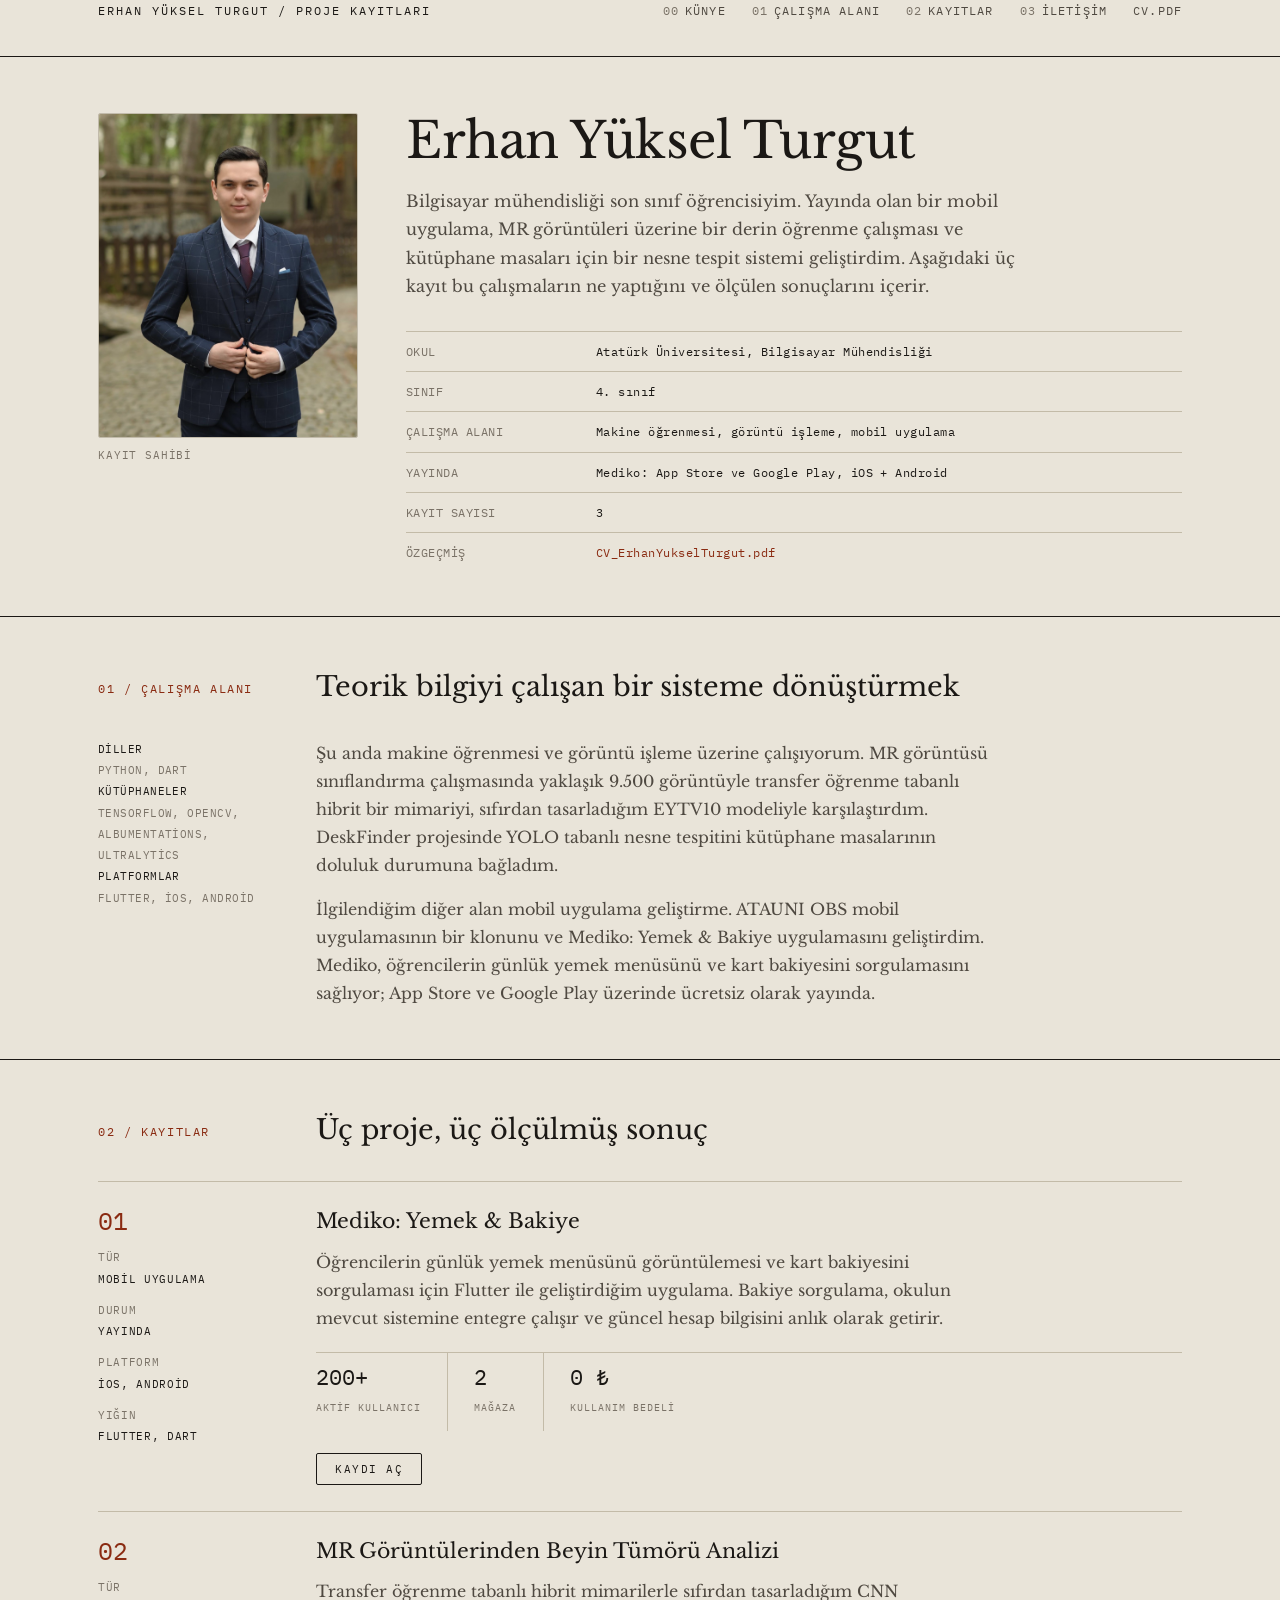
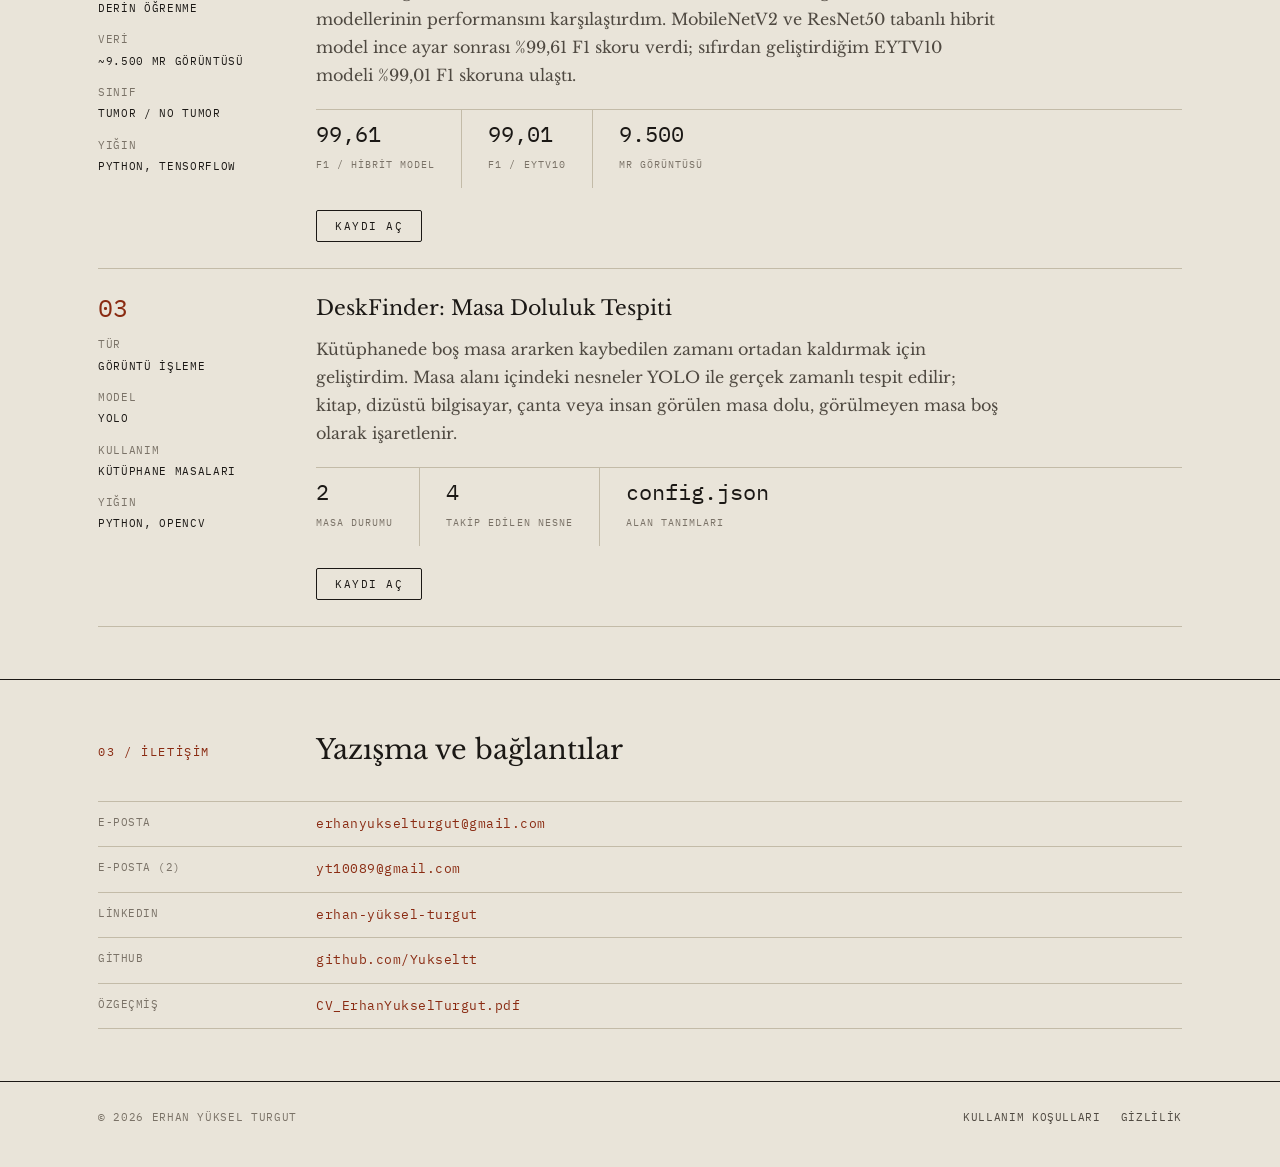
==== index.html @ 7464147f "tasarim kurallarina gore siteyi yeniden kur Kart izgarasi yerine numarali kayit indeksi duzeni: sol " ====
<!DOCTYPE html>
<html lang="tr">

<head>
    <meta charset="UTF-8">
    <meta name="viewport" content="width=device-width, initial-scale=1.0">
    <title>Erhan Yüksel Turgut / Proje Kayıtları</title>
    <meta name="description"
        content="Atatürk Üniversitesi Bilgisayar Mühendisliği son sınıf öğrencisi Erhan Yüksel Turgut'un mobil uygulama, derin öğrenme ve görüntü işleme proje kayıtları.">
    <link rel="shortcut icon" href="favicon.ico" type="image/x-icon">
    <link rel="preconnect" href="https://fonts.googleapis.com">
    <link rel="preconnect" href="https://fonts.gstatic.com" crossorigin>
    <link
        href="https://fonts.googleapis.com/css2?family=Libre+Baskerville:ital,wght@0,400;0,700;1,400&family=IBM+Plex+Mono:wght@400;500&display=swap"
        rel="stylesheet">
    <link rel="stylesheet" href="style.css">
</head>

<body>

    <header>
        <div class="sayfa">
            <div class="kunye-ad">Erhan Yüksel Turgut / Proje Kayıtları</div>
            <nav aria-label="Sayfa içi gezinme">
                <ul>
                    <li><a href="#kunye"><span class="no-etiket">00</span>Künye</a></li>
                    <li><a href="#calisma"><span class="no-etiket">01</span>Çalışma Alanı</a></li>
                    <li><a href="#kayitlar"><span class="no-etiket">02</span>Kayıtlar</a></li>
                    <li><a href="#iletisim"><span class="no-etiket">03</span>İletişim</a></li>
                    <li><a href="CV_ErhanYukselTurgut.pdf" download>CV.pdf</a></li>
                </ul>
            </nav>
        </div>
    </header>

    <main>

        <!-- 00 KÜNYE -->
        <section id="kunye" class="kunye">
            <div class="sayfa kunye-govde">
                <div>
                    <img src="images/my_photo.jpeg" alt="Erhan Yüksel Turgut" class="portre" data-buyut
                        data-alt="Erhan Yüksel Turgut">
                    <p class="portre-alt">Kayıt sahibi</p>
                </div>

                <div>
                    <h1>Erhan Yüksel Turgut</h1>
                    <p class="ozet">
                        Bilgisayar mühendisliği son sınıf öğrencisiyim. Yayında olan bir mobil uygulama, MR
                        görüntüleri üzerine bir derin öğrenme çalışması ve kütüphane masaları için bir nesne tespit
                        sistemi geliştirdim. Aşağıdaki üç kayıt bu çalışmaların ne yaptığını ve ölçülen sonuçlarını
                        içerir.
                    </p>

                    <table class="kunye-tablo">
                        <tbody>
                            <tr>
                                <th scope="row">Okul</th>
                                <td>Atatürk Üniversitesi, Bilgisayar Mühendisliği</td>
                            </tr>
                            <tr>
                                <th scope="row">Sınıf</th>
                                <td>4. sınıf</td>
                            </tr>
                            <tr>
                                <th scope="row">Çalışma alanı</th>
                                <td>Makine öğrenmesi, görüntü işleme, mobil uygulama</td>
                            </tr>
                            <tr>
                                <th scope="row">Yayında</th>
                                <td>Mediko: App Store ve Google Play, iOS + Android</td>
                            </tr>
                            <tr>
                                <th scope="row">Kayıt sayısı</th>
                                <td>3</td>
                            </tr>
                            <tr>
                                <th scope="row">Özgeçmiş</th>
                                <td><a href="CV_ErhanYukselTurgut.pdf" download>CV_ErhanYukselTurgut.pdf</a></td>
                            </tr>
                        </tbody>
                    </table>
                </div>
            </div>
        </section>

        <!-- 01 ÇALIŞMA ALANI -->
        <section id="calisma" class="bolum">
            <div class="sayfa">
                <div class="bolum-basi">
                    <div class="bolum-no">01 / Çalışma Alanı</div>
                    <h2>Teorik bilgiyi çalışan bir sisteme dönüştürmek</h2>
                </div>

                <div class="iki-sutun">
                    <div class="yan-not">
                        <strong>Diller</strong>
                        Python, Dart
                        <br>
                        <strong>Kütüphaneler</strong>
                        TensorFlow, OpenCV,<br>Albumentations, Ultralytics
                        <br>
                        <strong>Platformlar</strong>
                        Flutter, iOS, Android
                    </div>

                    <div>
                        <p>
                            Şu anda makine öğrenmesi ve görüntü işleme üzerine çalışıyorum. MR görüntüsü sınıflandırma
                            çalışmasında yaklaşık 9.500 görüntüyle transfer öğrenme tabanlı hibrit bir mimariyi,
                            sıfırdan tasarladığım EYTV10 modeliyle karşılaştırdım. DeskFinder projesinde YOLO tabanlı
                            nesne tespitini kütüphane masalarının doluluk durumuna bağladım.
                        </p>
                        <p>
                            İlgilendiğim diğer alan mobil uygulama geliştirme. ATAUNI OBS mobil uygulamasının bir
                            klonunu ve Mediko: Yemek &amp; Bakiye uygulamasını geliştirdim. Mediko, öğrencilerin
                            günlük yemek menüsünü ve kart bakiyesini sorgulamasını sağlıyor; App Store ve Google
                            Play üzerinde ücretsiz olarak yayında.
                        </p>
                    </div>
                </div>
            </div>
        </section>

        <!-- 02 KAYITLAR -->
        <section id="kayitlar" class="bolum">
            <div class="sayfa">
                <div class="bolum-basi">
                    <div class="bolum-no">02 / Kayıtlar</div>
                    <h2>Üç proje, üç ölçülmüş sonuç</h2>
                </div>

                <div class="kayitlar">

                    <!-- Kayıt 01 -->
                    <article class="kayit">
                        <div class="ray">
                            <span class="no">01</span>
                            <dl>
                                <dt>Tür</dt>
                                <dd>Mobil uygulama</dd>
                                <dt>Durum</dt>
                                <dd>Yayında</dd>
                                <dt>Platform</dt>
                                <dd>iOS, Android</dd>
                                <dt>Yığın</dt>
                                <dd>Flutter, Dart</dd>
                            </dl>
                        </div>

                        <div>
                            <h3>Mediko: Yemek &amp; Bakiye</h3>
                            <p class="kayit-ozet">
                                Öğrencilerin günlük yemek menüsünü görüntülemesi ve kart bakiyesini sorgulaması için
                                Flutter ile geliştirdiğim uygulama. Bakiye sorgulama, okulun mevcut sistemine entegre
                                çalışır ve güncel hesap bilgisini anlık olarak getirir.
                            </p>

                            <div class="olcum">
                                <div>
                                    <span class="deger">200+</span>
                                    <span class="ad">Aktif kullanıcı</span>
                                </div>
                                <div>
                                    <span class="deger">2</span>
                                    <span class="ad">Mağaza</span>
                                </div>
                                <div>
                                    <span class="deger">0 ₺</span>
                                    <span class="ad">Kullanım bedeli</span>
                                </div>
                            </div>

                            <button class="kayit-ac" type="button" aria-expanded="false"
                                aria-controls="detay-01">Kaydı aç</button>

                            <div class="kayit-detay" id="detay-01">
                                <p>
                                    Bakiye yetersiz olduğunda uygulama kullanıcıyı uyarır ve bakiye yükleme sayfasına
                                    yönlendirir. Yemek menüleri okulun web sitesinden HTML ayrıştırma yöntemiyle anlık
                                    olarak çekilir, böylece içerik manuel müdahale olmadan güncel kalır.
                                </p>
                                <p>
                                    Uygulama iOS ve Android üzerinde aynı Flutter kod tabanından yayınlanıyor ve 200'ün
                                    üzerinde öğrenci tarafından aktif olarak kullanılıyor.
                                </p>

                                <div class="plakalar">
                                    <div class="plaka">
                                        <figure>
                                            <img src="images/mediko_1.jpeg" alt="Mediko günlük yemek menüsü ekranı"
                                                data-buyut data-alt="Mediko: günlük yemek menüsü ekranı" loading="lazy">
                                            <figcaption>Günlük menü ekranı</figcaption>
                                        </figure>
                                    </div>
                                    <div class="plaka">
                                        <figure>
                                            <img src="images/mediko_2.jpeg" alt="Mediko bakiye sorgulama ekranı"
                                                data-buyut data-alt="Mediko: bakiye sorgulama ekranı" loading="lazy">
                                            <figcaption>Bakiye sorgulama ekranı</figcaption>
                                        </figure>
                                    </div>
                                </div>

                                <p class="etiketler">Flutter / Dart / iOS / Android / HTML ayrıştırma</p>

                                <div class="baglantilar">
                                    <a href="https://apps.apple.com/tr/app/mediko-yemek-bakiye/id6753680225?l=tr"
                                        target="_blank" rel="noopener">App Store</a>
                                    <a href="https://play.google.com/store/apps/details?id=com.erhanyukselturgut.mediko"
                                        target="_blank" rel="noopener">Google Play</a>
                                </div>
                            </div>
                        </div>
                    </article>

                    <!-- Kayıt 02 -->
                    <article class="kayit">
                        <div class="ray">
                            <span class="no">02</span>
                            <dl>
                                <dt>Tür</dt>
                                <dd>Derin öğrenme</dd>
                                <dt>Veri</dt>
                                <dd>~9.500 MR görüntüsü</dd>
                                <dt>Sınıf</dt>
                                <dd>tumor / no tumor</dd>
                                <dt>Yığın</dt>
                                <dd>Python, TensorFlow</dd>
                            </dl>
                        </div>

                        <div>
                            <h3>MR Görüntülerinden Beyin Tümörü Analizi</h3>
                            <p class="kayit-ozet">
                                Transfer öğrenme tabanlı hibrit mimarilerle sıfırdan tasarladığım CNN modellerinin
                                performansını karşılaştırdım. MobileNetV2 ve ResNet50 tabanlı hibrit model ince ayar
                                sonrası %99,61 F1 skoru verdi; sıfırdan geliştirdiğim EYTV10 modeli %99,01 F1 skoruna
                                ulaştı.
                            </p>

                            <div class="olcum">
                                <div>
                                    <span class="deger">99,61</span>
                                    <span class="ad">F1 / hibrit model</span>
                                </div>
                                <div>
                                    <span class="deger">99,01</span>
                                    <span class="ad">F1 / EYTV10</span>
                                </div>
                                <div>
                                    <span class="deger">9.500</span>
                                    <span class="ad">MR görüntüsü</span>
                                </div>
                            </div>

                            <button class="kayit-ac" type="button" aria-expanded="false"
                                aria-controls="detay-02">Kaydı aç</button>

                            <div class="kayit-detay" id="detay-02">
                                <p>
                                    Modelleri eğitmeden önce parametre optimizasyonu, veri artırma ve keşifsel veri
                                    analizi ile veri kümesini eğitime hazırladım. Görüntüler tumor ve no tumor olmak
                                    üzere iki sınıfa dengeli biçimde dağılmıştır.
                                </p>
                                <p>
                                    EYTV10 modelinde aşamalı boyutlandırma, test zamanı artırma (TTA) ve etiket
                                    yumuşatma tekniklerini uyguladım. Sonuç, modern eğitim stratejileri
                                    kullanıldığında özgün modellerin büyük ön eğitimli modellerle rekabet
                                    edebildiğini gösteriyor.
                                </p>

                                <p class="etiketler">Python / TensorFlow / Albumentations / CNN / Matplotlib</p>

                                <div class="baglantilar">
                                    <a href="https://github.com/Yukseltt/mr_analyze" target="_blank"
                                        rel="noopener">GitHub: mr_analyze</a>
                                </div>
                            </div>
                        </div>
                    </article>

                    <!-- Kayıt 03 -->
                    <article class="kayit">
                        <div class="ray">
                            <span class="no">03</span>
                            <dl>
                                <dt>Tür</dt>
                                <dd>Görüntü işleme</dd>
                                <dt>Model</dt>
                                <dd>YOLO</dd>
                                <dt>Kullanım</dt>
                                <dd>Kütüphane masaları</dd>
                                <dt>Yığın</dt>
                                <dd>Python, OpenCV</dd>
                            </dl>
                        </div>

                        <div>
                            <h3>DeskFinder: Masa Doluluk Tespiti</h3>
                            <p class="kayit-ozet">
                                Kütüphanede boş masa ararken kaybedilen zamanı ortadan kaldırmak için geliştirdim.
                                Masa alanı içindeki nesneler YOLO ile gerçek zamanlı tespit edilir; kitap, dizüstü
                                bilgisayar, çanta veya insan görülen masa dolu, görülmeyen masa boş olarak
                                işaretlenir.
                            </p>

                            <div class="olcum">
                                <div>
                                    <span class="deger">2</span>
                                    <span class="ad">Masa durumu</span>
                                </div>
                                <div>
                                    <span class="deger">4</span>
                                    <span class="ad">Takip edilen nesne</span>
                                </div>
                                <div>
                                    <span class="deger">config.json</span>
                                    <span class="ad">Alan tanımları</span>
                                </div>
                            </div>

                            <button class="kayit-ac" type="button" aria-expanded="false"
                                aria-controls="detay-03">Kaydı aç</button>

                            <div class="kayit-detay" id="detay-03">
                                <p>
                                    Masa alanları config.json dosyasında kalıcı olarak saklanır ve düzenleme modu
                                    sayesinde yeniden çizilebilir. Nesne doğruluk eşikleri ayarlanarak algılama
                                    hassasiyeti kontrol edilir.
                                </p>
                                <p>
                                    Yalnızca masa bölgesi içindeki nesneler işaretlendiği için görüntü sade kalır ve
                                    kullanıcı salona girmeden önce boş masaları görebilir.
                                </p>

                                <div class="plakalar">
                                    <div class="plaka">
                                        <figure>
                                            <img src="images/deskfinder_1.png" alt="DeskFinder masa alanı tespiti"
                                                data-buyut data-alt="DeskFinder: masa alanı tespiti" loading="lazy">
                                            <figcaption>Masa alanı tespiti</figcaption>
                                        </figure>
                                    </div>
                                    <div class="plaka">
                                        <figure>
                                            <img src="images/deskfinder_2.png" alt="DeskFinder nesne etiketleme"
                                                data-buyut data-alt="DeskFinder: nesne etiketleme" loading="lazy">
                                            <figcaption>Nesne etiketleme</figcaption>
                                        </figure>
                                    </div>
                                    <div class="plaka">
                                        <figure>
                                            <img src="images/deskfinder_3.png" alt="DeskFinder doluluk durumu"
                                                data-buyut data-alt="DeskFinder: doluluk durumu" loading="lazy">
                                            <figcaption>Doluluk durumu</figcaption>
                                        </figure>
                                    </div>
                                </div>

                                <p class="etiketler">Python / OpenCV / YOLO / NumPy / JSON</p>

                                <div class="baglantilar">
                                    <a href="https://github.com/Yukseltt/DeskFinder" target="_blank"
                                        rel="noopener">GitHub: DeskFinder</a>
                                </div>
                            </div>
                        </div>
                    </article>

                </div>
            </div>
        </section>

        <!-- 03 İLETİŞİM -->
        <section id="iletisim" class="bolum">
            <div class="sayfa">
                <div class="bolum-basi">
                    <div class="bolum-no">03 / İletişim</div>
                    <h2>Yazışma ve bağlantılar</h2>
                </div>

                <div class="iletisim-liste">
                    <div>
                        <span>E-posta</span>
                        <p><a href="mailto:erhanyukselturgut@gmail.com">erhanyukselturgut@gmail.com</a></p>
                    </div>
                    <div>
                        <span>E-posta (2)</span>
                        <p><a href="mailto:yt10089@gmail.com">yt10089@gmail.com</a></p>
                    </div>
                    <div>
                        <span>LinkedIn</span>
                        <p><a href="https://www.linkedin.com/in/erhan-y%C3%BCksel-turgut-b098172b8/" target="_blank"
                                rel="noopener">erhan-yüksel-turgut</a></p>
                    </div>
                    <div>
                        <span>GitHub</span>
                        <p><a href="https://github.com/Yukseltt" target="_blank" rel="noopener">github.com/Yukseltt</a>
                        </p>
                    </div>
                    <div>
                        <span>Özgeçmiş</span>
                        <p><a href="CV_ErhanYukselTurgut.pdf" download>CV_ErhanYukselTurgut.pdf</a></p>
                    </div>
                </div>
            </div>
        </section>

    </main>

    <footer>
        <div class="sayfa">
            <div>&copy; 2026 Erhan Yüksel Turgut</div>
            <nav aria-label="Yasal">
                <a href="kullanim-kosullari.html">Kullanım Koşulları</a>
                <a href="gizlilik.html">Gizlilik</a>
            </nav>
        </div>
    </footer>

    <!-- Görsel büyütme katmanı -->
    <div class="buyutec" id="buyutec" role="dialog" aria-modal="true" aria-label="Görsel görüntüleyici">
        <button type="button" class="buyutec-kapat" id="buyutec-kapat">Kapat</button>
        <img id="buyutec-gorsel" alt="">
        <p class="buyutec-alt" id="buyutec-alt"></p>
        <div class="buyutec-gezinme" id="buyutec-gezinme">
            <button type="button" id="buyutec-onceki">Önceki</button>
            <button type="button" id="buyutec-sonraki">Sonraki</button>
        </div>
    </div>

    <script>
        // --- Kayıt açma / kapama (yerinde genişleme) ---
        document.querySelectorAll('.kayit-ac').forEach(function (buton) {
            buton.addEventListener('click', function () {
                var detay = document.getElementById(buton.getAttribute('aria-controls'));
                var acik = detay.classList.toggle('acik');
                buton.setAttribute('aria-expanded', acik ? 'true' : 'false');
                buton.textContent = acik ? 'Kaydı kapat' : 'Kaydı aç';
            });
        });

        // --- Görsel büyütme ---
        var buyutec = document.getElementById('buyutec');
        var buyutecGorsel = document.getElementById('buyutec-gorsel');
        var buyutecAlt = document.getElementById('buyutec-alt');
        var buyutecGezinme = document.getElementById('buyutec-gezinme');
        var seri = [];
        var sira = 0;

        function goster() {
            var kayit = seri[sira];
            buyutecGorsel.src = kayit.src;
            buyutecGorsel.alt = kayit.alt;
            buyutecAlt.textContent = seri.length > 1
                ? kayit.alt + ' (' + (sira + 1) + ' / ' + seri.length + ')'
                : kayit.alt;
            buyutecGezinme.style.display = seri.length > 1 ? 'flex' : 'none';
        }

        function ac(gorsel) {
            var kap = gorsel.closest('.plakalar');
            var kaynaklar = kap
                ? Array.prototype.slice.call(kap.querySelectorAll('img[data-buyut]'))
                : [gorsel];

            seri = kaynaklar.map(function (img) {
                return { src: img.src, alt: img.getAttribute('data-alt') || img.alt };
            });
            sira = kaynaklar.indexOf(gorsel);
            if (sira < 0) { sira = 0; }

            goster();
            buyutec.classList.add('acik');
            document.body.style.overflow = 'hidden';
        }

        function kapat() {
            buyutec.classList.remove('acik');
            document.body.style.overflow = '';
        }

        function kaydir(adim) {
            sira = (sira + adim + seri.length) % seri.length;
            goster();
        }

        document.querySelectorAll('img[data-buyut]').forEach(function (gorsel) {
            gorsel.addEventListener('click', function () { ac(gorsel); });
        });

        document.getElementById('buyutec-kapat').addEventListener('click', kapat);
        document.getElementById('buyutec-onceki').addEventListener('click', function () { kaydir(-1); });
        document.getElementById('buyutec-sonraki').addEventListener('click', function () { kaydir(1); });

        buyutec.addEventListener('click', function (olay) {
            if (olay.target === buyutec) { kapat(); }
        });

        document.addEventListener('keydown', function (olay) {
            if (!buyutec.classList.contains('acik')) { return; }
            if (olay.key === 'Escape') { kapat(); }
            if (olay.key === 'ArrowLeft') { kaydir(-1); }
            if (olay.key === 'ArrowRight') { kaydir(1); }
        });
    </script>
</body>

</html>
---- style.css ----
/* ===========================================================
   Erhan Yüksel Turgut / Kayıt İndeksi
   Görsel referans: bilimsel yayın dizgisi / teknik katalog
   Renk: 1 ana renk (kiremit) + 1 nötr aile (sıcak kağıt)
   Tek köşe yarıçapı: --radius
   =========================================================== */

:root {
    /* Nötr aile: sıcak kağıt */
    --kagit:         #e9e4d9;
    --kagit-koyu:    #ded7c8;
    --cizgi:         #c3bba8;
    --murekkep:      #1b1815;
    --murekkep-orta: #4f4941;
    --murekkep-acik: #7a7267;

    /* Ana renk */
    --kiremit: #8a2b12;

    /* Tek yarıçap */
    --radius: 2px;

    /* Künye rayı: sayfanın yapısal gridi */
    --ray: 190px;
}

* {
    margin: 0;
    padding: 0;
    box-sizing: border-box;
}

html {
    scroll-padding-top: 88px;
    -webkit-text-size-adjust: 100%;
}

body {
    background: var(--kagit);
    color: var(--murekkep-orta);
    font-family: 'Libre Baskerville', Georgia, 'Times New Roman', serif;
    font-size: 16px;
    line-height: 1.75;
}

a {
    color: var(--kiremit);
    text-decoration: none;
}

a:hover {
    text-decoration: underline;
    text-underline-offset: 3px;
}

ul {
    list-style: none;
}

img {
    display: block;
    max-width: 100%;
}

.sayfa {
    max-width: 1140px;
    margin: 0 auto;
    padding: 0 28px;
}

/* --- ÜST BANT --- */
header {
    position: sticky;
    top: 0;
    z-index: 100;
    background: var(--kagit);
    border-bottom: 1px solid var(--murekkep);
}

header .sayfa {
    display: flex;
    align-items: baseline;
    justify-content: space-between;
    gap: 24px;
    height: 56px;
}

.kunye-ad {
    font-family: 'IBM Plex Mono', 'Courier New', monospace;
    font-size: 0.78rem;
    letter-spacing: 0.16em;
    text-transform: uppercase;
    color: var(--murekkep);
}

nav ul {
    display: flex;
    gap: 26px;
    font-family: 'IBM Plex Mono', 'Courier New', monospace;
    font-size: 0.72rem;
    letter-spacing: 0.1em;
    text-transform: uppercase;
}

nav a {
    color: var(--murekkep-orta);
}

nav a:hover {
    color: var(--kiremit);
    text-decoration: none;
}

nav .no-etiket {
    color: var(--murekkep-acik);
    margin-right: 6px;
}

/* --- KÜNYE (açılış) --- */
.kunye {
    border-bottom: 1px solid var(--murekkep);
    padding: 56px 0 44px;
}

.kunye-govde {
    display: grid;
    grid-template-columns: 260px 1fr;
    gap: 48px;
    align-items: start;
}

.portre {
    border: 1px solid var(--cizgi);
    border-radius: var(--radius);
    width: 100%;
    aspect-ratio: 4 / 5;
    object-fit: cover;
    filter: saturate(0.85);
    cursor: zoom-in;
}

.portre-alt {
    font-family: 'IBM Plex Mono', 'Courier New', monospace;
    font-size: 0.66rem;
    letter-spacing: 0.08em;
    text-transform: uppercase;
    color: var(--murekkep-acik);
    margin-top: 8px;
}

.kunye h1 {
    font-size: clamp(2rem, 5vw, 3.1rem);
    line-height: 1.12;
    color: var(--murekkep);
    font-weight: 400;
    letter-spacing: -0.01em;
    margin-bottom: 18px;
}

.kunye .ozet {
    font-size: 1.02rem;
    max-width: 54ch;
    margin-bottom: 30px;
}

.kunye-tablo {
    width: 100%;
    border-collapse: collapse;
    font-family: 'IBM Plex Mono', 'Courier New', monospace;
    font-size: 0.76rem;
    letter-spacing: 0.04em;
}

.kunye-tablo th,
.kunye-tablo td {
    text-align: left;
    padding: 9px 0;
    border-top: 1px solid var(--cizgi);
    vertical-align: top;
}

.kunye-tablo th {
    width: var(--ray);
    font-weight: 400;
    text-transform: uppercase;
    color: var(--murekkep-acik);
    padding-right: 20px;
}

.kunye-tablo td {
    color: var(--murekkep);
}

/* --- BÖLÜMLER --- */
.bolum {
    border-bottom: 1px solid var(--murekkep);
    padding: 52px 0;
}

.bolum-basi {
    display: grid;
    grid-template-columns: var(--ray) 1fr;
    gap: 28px;
    margin-bottom: 34px;
}

.bolum-no {
    font-family: 'IBM Plex Mono', 'Courier New', monospace;
    font-size: 0.72rem;
    letter-spacing: 0.14em;
    text-transform: uppercase;
    color: var(--kiremit);
    padding-top: 10px;
}

.bolum-basi h2 {
    font-size: 1.7rem;
    font-weight: 400;
    color: var(--murekkep);
    line-height: 1.3;
}

.iki-sutun {
    display: grid;
    grid-template-columns: var(--ray) minmax(0, 62ch);
    gap: 28px;
}

.iki-sutun p + p {
    margin-top: 16px;
}

.yan-not {
    font-family: 'IBM Plex Mono', 'Courier New', monospace;
    font-size: 0.7rem;
    line-height: 1.9;
    letter-spacing: 0.04em;
    text-transform: uppercase;
    color: var(--murekkep-acik);
}

.yan-not strong {
    display: block;
    color: var(--murekkep);
    font-weight: 400;
}

/* --- KAYITLAR (projeler) --- */
.kayitlar {
    border-top: 1px solid var(--cizgi);
}

.kayit {
    border-bottom: 1px solid var(--cizgi);
    padding: 26px 0;
    display: grid;
    grid-template-columns: var(--ray) 1fr;
    gap: 28px;
}

.ray {
    font-family: 'IBM Plex Mono', 'Courier New', monospace;
    font-size: 0.7rem;
    line-height: 1.9;
    letter-spacing: 0.06em;
    text-transform: uppercase;
    color: var(--murekkep-acik);
}

.ray .no {
    display: block;
    font-size: 1.55rem;
    line-height: 1.1;
    letter-spacing: 0;
    color: var(--kiremit);
    margin-bottom: 12px;
}

.ray dt {
    color: var(--murekkep-acik);
}

.ray dd {
    color: var(--murekkep);
    margin: 0 0 10px;
}

.kayit h3 {
    font-size: 1.28rem;
    font-weight: 400;
    line-height: 1.35;
    color: var(--murekkep);
    margin-bottom: 12px;
}

.kayit-ozet {
    max-width: 62ch;
}

.olcum {
    display: flex;
    flex-wrap: wrap;
    margin: 20px 0 4px;
    border-top: 1px solid var(--cizgi);
}

.olcum div {
    padding: 12px 26px 12px 0;
    margin-right: 26px;
    border-right: 1px solid var(--cizgi);
}

.olcum div:last-child {
    border-right: 0;
    margin-right: 0;
}

.olcum .deger {
    display: block;
    font-family: 'IBM Plex Mono', 'Courier New', monospace;
    font-size: 1.35rem;
    line-height: 1.2;
    color: var(--murekkep);
}

.olcum .ad {
    font-family: 'IBM Plex Mono', 'Courier New', monospace;
    font-size: 0.64rem;
    letter-spacing: 0.1em;
    text-transform: uppercase;
    color: var(--murekkep-acik);
}

.kayit-ac {
    display: inline-block;
    margin-top: 18px;
    background: transparent;
    border: 1px solid var(--murekkep);
    border-radius: var(--radius);
    color: var(--murekkep);
    font-family: 'IBM Plex Mono', 'Courier New', monospace;
    font-size: 0.68rem;
    letter-spacing: 0.14em;
    text-transform: uppercase;
    padding: 8px 18px;
    cursor: pointer;
}

.kayit-ac:hover {
    background: var(--murekkep);
    color: var(--kagit);
}

.kayit-ac[aria-expanded="true"] {
    background: var(--kiremit);
    border-color: var(--kiremit);
    color: var(--kagit);
}

.kayit-detay {
    display: none;
    padding-top: 26px;
}

.kayit-detay.acik {
    display: block;
}

.kayit-detay p + p {
    margin-top: 15px;
}

.etiketler {
    font-family: 'IBM Plex Mono', 'Courier New', monospace;
    font-size: 0.68rem;
    letter-spacing: 0.08em;
    text-transform: uppercase;
    color: var(--murekkep-acik);
    margin-top: 18px;
    padding-top: 12px;
    border-top: 1px solid var(--cizgi);
}

/* Gerçek ürün görüntüleri */
.plakalar {
    display: grid;
    grid-template-columns: repeat(auto-fit, minmax(190px, 1fr));
    gap: 18px;
    margin-top: 24px;
}

.plaka figure {
    margin: 0;
}

.plaka img {
    width: 100%;
    border: 1px solid var(--cizgi);
    border-radius: var(--radius);
    background: var(--kagit-koyu);
    cursor: zoom-in;
}

.plaka figcaption {
    font-family: 'IBM Plex Mono', 'Courier New', monospace;
    font-size: 0.64rem;
    letter-spacing: 0.07em;
    text-transform: uppercase;
    color: var(--murekkep-acik);
    margin-top: 8px;
}

.baglantilar {
    display: flex;
    flex-wrap: wrap;
    gap: 22px;
    margin-top: 22px;
    font-family: 'IBM Plex Mono', 'Courier New', monospace;
    font-size: 0.72rem;
    letter-spacing: 0.06em;
    text-transform: uppercase;
}

/* --- İLETİŞİM / ALT BANT --- */
.iletisim-liste {
    font-family: 'IBM Plex Mono', 'Courier New', monospace;
    font-size: 0.8rem;
    letter-spacing: 0.04em;
    border-top: 1px solid var(--cizgi);
}

.iletisim-liste div {
    display: grid;
    grid-template-columns: var(--ray) 1fr;
    gap: 28px;
    padding: 11px 0;
    border-bottom: 1px solid var(--cizgi);
}

.iletisim-liste span {
    font-size: 0.7rem;
    text-transform: uppercase;
    color: var(--murekkep-acik);
}

footer {
    padding: 26px 0 40px;
    font-family: 'IBM Plex Mono', 'Courier New', monospace;
    font-size: 0.68rem;
    letter-spacing: 0.06em;
    text-transform: uppercase;
    color: var(--murekkep-acik);
}

footer .sayfa {
    display: flex;
    flex-wrap: wrap;
    justify-content: space-between;
    gap: 14px;
}

footer nav {
    display: flex;
    gap: 20px;
}

/* --- BÜYÜTME KATMANI --- */
.buyutec {
    display: none;
    position: fixed;
    inset: 0;
    z-index: 500;
    background: rgba(27, 24, 21, 0.94);
    padding: 64px 28px;
}

.buyutec.acik {
    display: flex;
    flex-direction: column;
    align-items: center;
    justify-content: center;
}

.buyutec img {
    max-width: min(900px, 100%);
    max-height: 74vh;
    object-fit: contain;
    border-radius: var(--radius);
}

.buyutec-alt,
.buyutec button {
    font-family: 'IBM Plex Mono', 'Courier New', monospace;
    font-size: 0.7rem;
    letter-spacing: 0.1em;
    text-transform: uppercase;
    color: var(--kagit-koyu);
}

.buyutec-alt {
    margin-top: 16px;
    text-align: center;
}

.buyutec button {
    background: transparent;
    border: 1px solid var(--kagit-koyu);
    border-radius: var(--radius);
    padding: 7px 14px;
    cursor: pointer;
}

.buyutec button:hover {
    background: var(--kagit-koyu);
    color: var(--murekkep);
}

.buyutec-kapat {
    position: absolute;
    top: 22px;
    right: 28px;
}

.buyutec-gezinme {
    display: flex;
    gap: 14px;
    margin-top: 18px;
}

/* --- BELGE SAYFALARI --- */
.belge {
    padding: 52px 0 20px;
}

.belge h1 {
    font-size: 2rem;
    font-weight: 400;
    color: var(--murekkep);
    margin-bottom: 8px;
}

.belge h2 {
    font-size: 1.1rem;
    font-weight: 400;
    color: var(--murekkep);
    margin: 30px 0 10px;
}

.belge p,
.belge li {
    max-width: 66ch;
}

.belge ul {
    margin-left: 18px;
    list-style: square;
}

.belge li {
    margin-top: 6px;
}

.belge .tarih {
    font-family: 'IBM Plex Mono', 'Courier New', monospace;
    font-size: 0.7rem;
    letter-spacing: 0.1em;
    text-transform: uppercase;
    color: var(--murekkep-acik);
    margin-bottom: 26px;
}

/* --- DAR EKRAN --- */
@media (max-width: 820px) {
    :root {
        --ray: 100%;
    }

    .kunye-govde {
        grid-template-columns: 1fr;
        gap: 26px;
    }

    .portre {
        max-width: 240px;
    }

    .bolum-basi,
    .iki-sutun,
    .kayit,
    .iletisim-liste div {
        grid-template-columns: 1fr;
        gap: 12px;
    }

    .kunye-tablo th {
        width: 130px;
    }

    .ray .no {
        display: inline-block;
        margin-right: 14px;
    }

    .ray dl {
        display: grid;
        grid-template-columns: 120px 1fr;
    }

    .ray dd {
        margin-bottom: 4px;
    }

    nav ul {
        gap: 16px;
        font-size: 0.66rem;
    }

    header .sayfa {
        height: auto;
        flex-direction: column;
        align-items: flex-start;
        gap: 6px;
        padding-top: 10px;
        padding-bottom: 10px;
    }

    html {
        scroll-padding-top: 116px;
    }
}
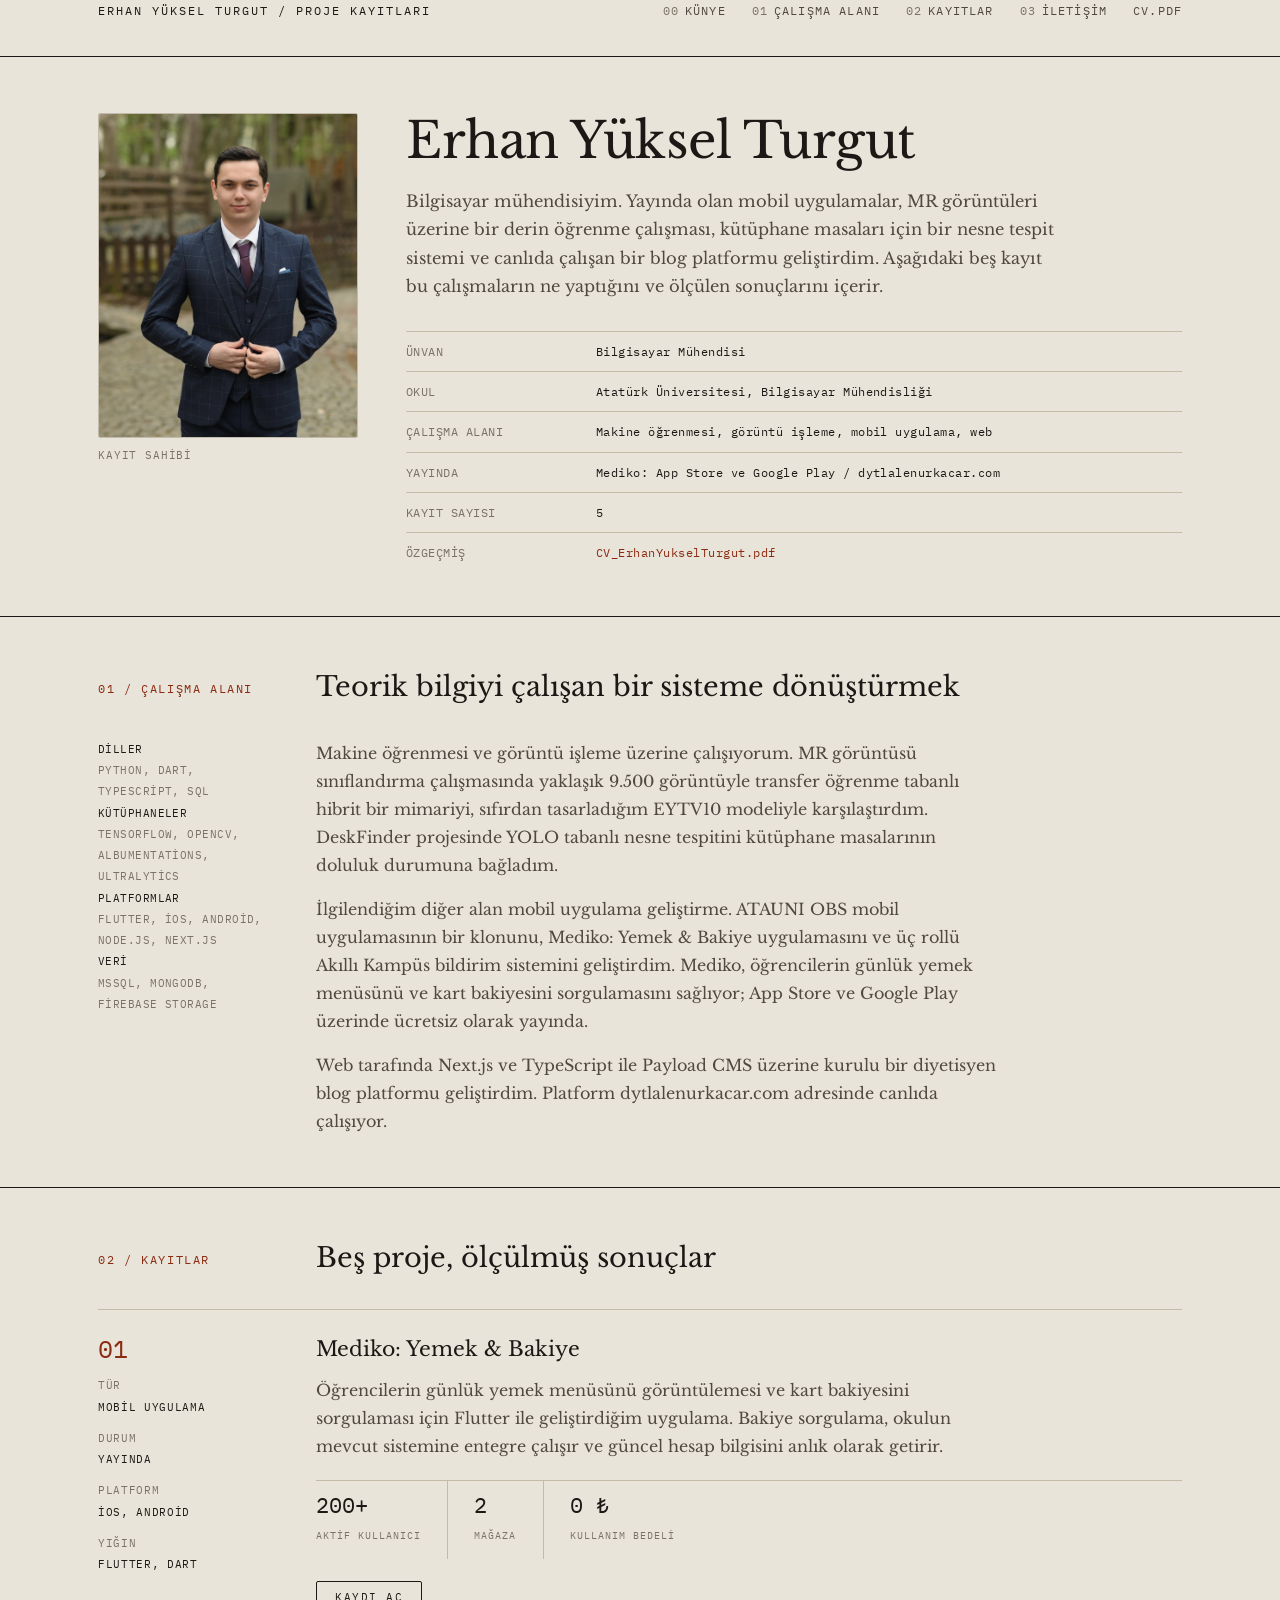
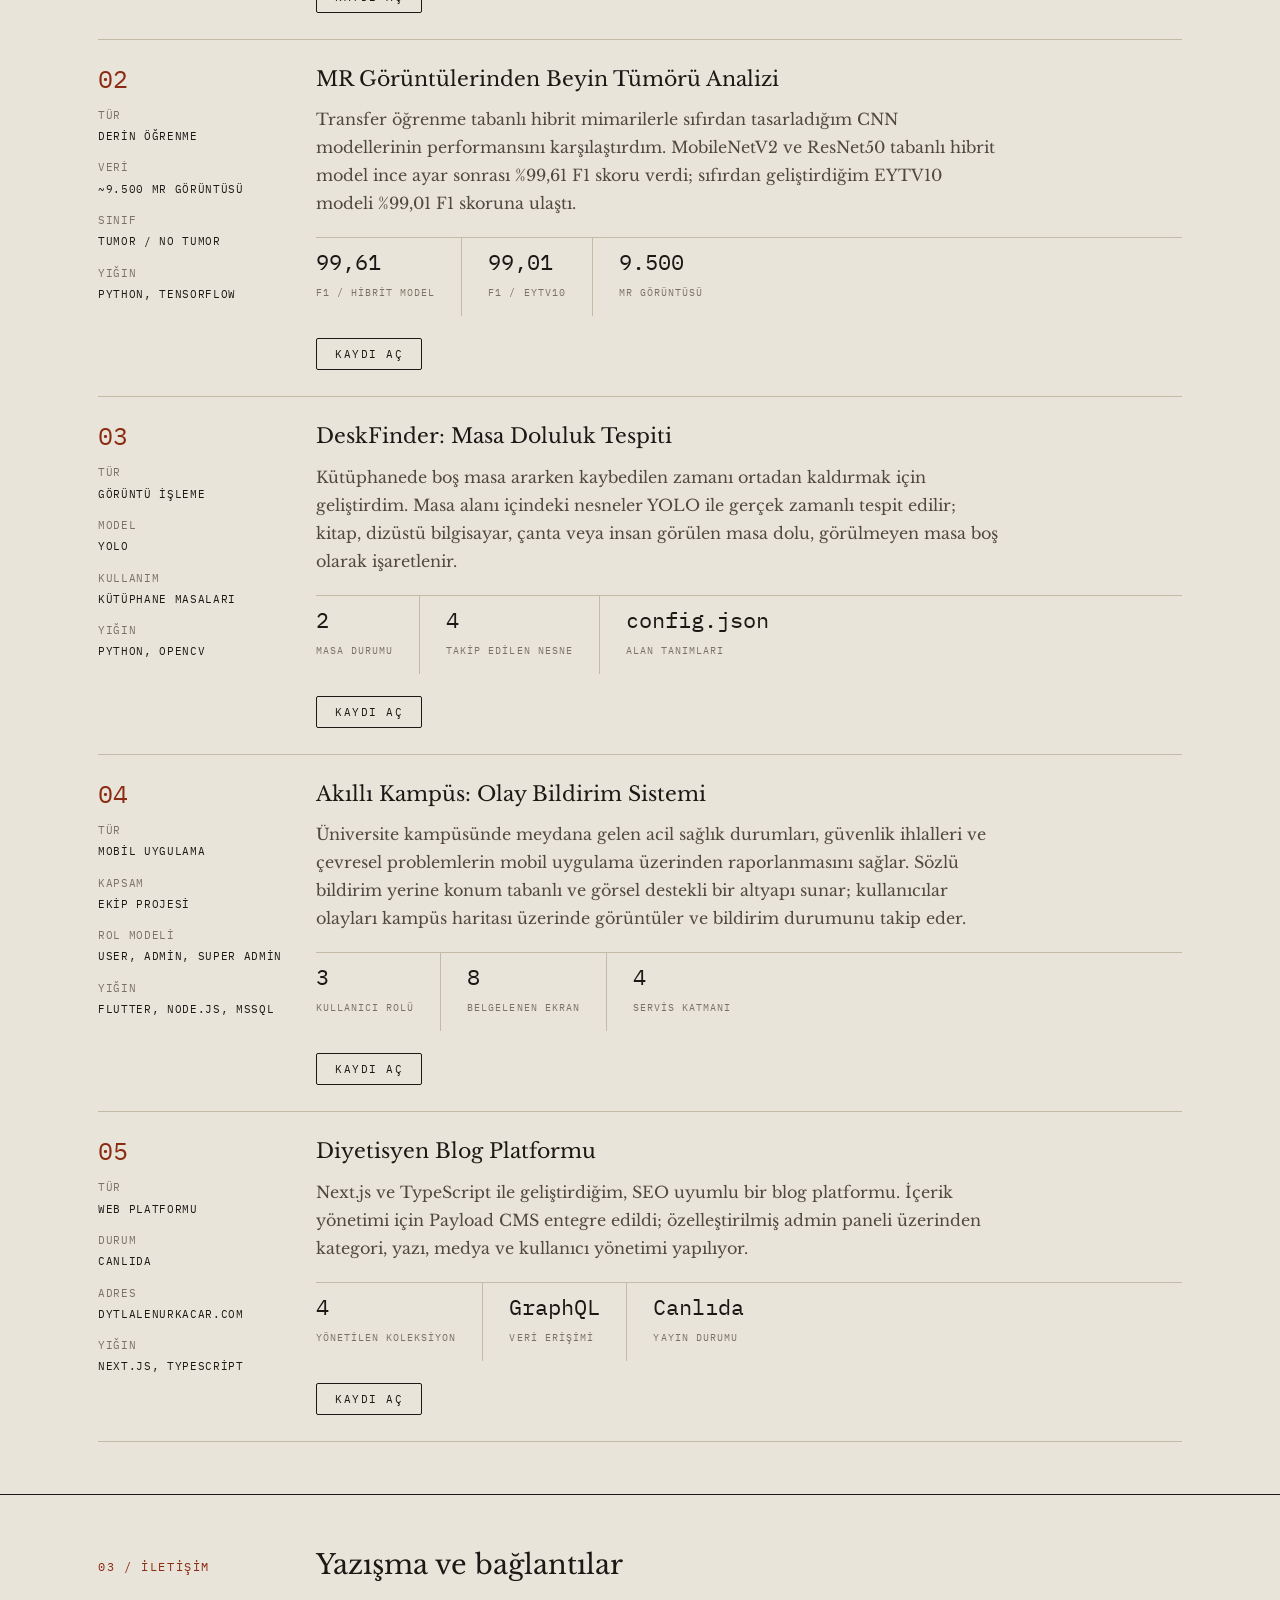
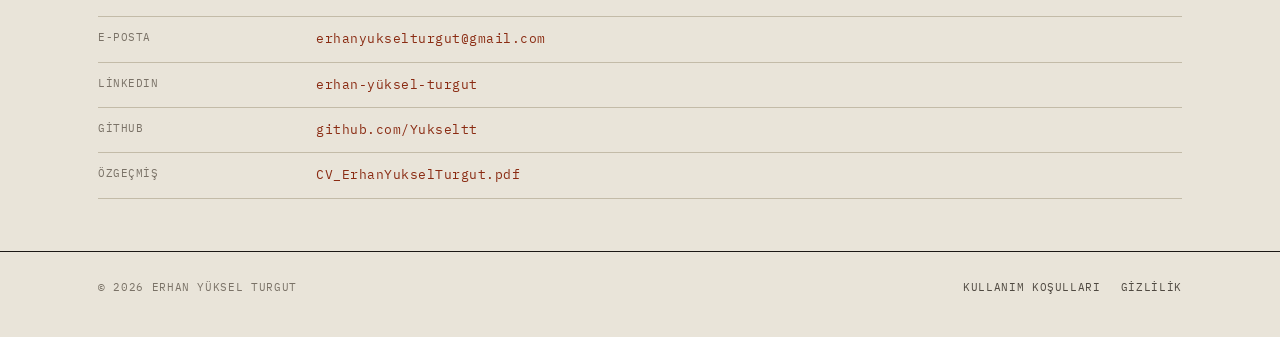
==== commit f14a48c4: "GitHubdaki guncellemeleri kayit indeksi tasarimiyla birlestir index.html ve style.css iki tarafta da" ====
--- a/index.html
+++ b/index.html
@@ -5,15 +5,57 @@
     <meta charset="UTF-8">
     <meta name="viewport" content="width=device-width, initial-scale=1.0">
     <title>Erhan Yüksel Turgut / Proje Kayıtları</title>
+
+    <!-- SEO -->
     <meta name="description"
-        content="Atatürk Üniversitesi Bilgisayar Mühendisliği son sınıf öğrencisi Erhan Yüksel Turgut'un mobil uygulama, derin öğrenme ve görüntü işleme proje kayıtları.">
+        content="Erhan Yüksel Turgut, Bilgisayar Mühendisi. Mediko, Akıllı Kampüs, DeskFinder ve MR görüntü analizi dahil beş projenin kayıtları; kullanılan teknolojiler ve ölçülen sonuçlar.">
+    <meta name="author" content="Erhan Yüksel Turgut">
+    <meta name="keywords"
+        content="Erhan Yüksel Turgut, Bilgisayar Mühendisi, Makine Öğrenmesi, Derin Öğrenme, Görüntü İşleme, Flutter, Python, Portföy">
+    <meta name="theme-color" content="#e9e4d9">
+    <link rel="canonical" href="https://www.erhanyukselturgut.com/">
+
+    <!-- Open Graph (LinkedIn / WhatsApp / Facebook önizlemesi) -->
+    <meta property="og:type" content="website">
+    <meta property="og:title" content="Erhan Yüksel Turgut | Bilgisayar Mühendisi">
+    <meta property="og:description"
+        content="Beş proje kaydı: yayında olan mobil uygulamalar, derin öğrenme ve görüntü işleme çalışmaları.">
+    <meta property="og:image" content="https://www.erhanyukselturgut.com/images/my_photo.jpeg">
+    <meta property="og:url" content="https://www.erhanyukselturgut.com/">
+    <meta property="og:locale" content="tr_TR">
+
+    <!-- Twitter -->
+    <meta name="twitter:card" content="summary_large_image">
+    <meta name="twitter:title" content="Erhan Yüksel Turgut | Bilgisayar Mühendisi">
+    <meta name="twitter:description" content="Makine öğrenmesi, görüntü işleme ve mobil uygulama proje kayıtları.">
+    <meta name="twitter:image" content="https://www.erhanyukselturgut.com/images/my_photo.jpeg">
+
     <link rel="shortcut icon" href="favicon.ico" type="image/x-icon">
+    <link rel="apple-touch-icon" href="favicon.ico">
     <link rel="preconnect" href="https://fonts.googleapis.com">
     <link rel="preconnect" href="https://fonts.gstatic.com" crossorigin>
     <link
         href="https://fonts.googleapis.com/css2?family=Libre+Baskerville:ital,wght@0,400;0,700;1,400&family=IBM+Plex+Mono:wght@400;500&display=swap"
         rel="stylesheet">
     <link rel="stylesheet" href="style.css">
+
+    <!-- Yapısal veri (Google için Person şeması) -->
+    <script type="application/ld+json">
+    {
+      "@context": "https://schema.org",
+      "@type": "Person",
+      "name": "Erhan Yüksel Turgut",
+      "jobTitle": "Bilgisayar Mühendisi",
+      "url": "https://www.erhanyukselturgut.com/",
+      "email": "erhanyukselturgut@gmail.com",
+      "image": "https://www.erhanyukselturgut.com/images/my_photo.jpeg",
+      "sameAs": [
+        "https://github.com/Yukseltt",
+        "https://www.linkedin.com/in/erhan-y%C3%BCksel-turgut-b098172b8/"
+      ],
+      "knowsAbout": ["Makine Öğrenmesi", "Derin Öğrenme", "Görüntü İşleme", "Mobil Uygulama Geliştirme", "Flutter", "Python"]
+    }
+    </script>
 </head>
 
 <body>
@@ -47,33 +89,33 @@
                 <div>
                     <h1>Erhan Yüksel Turgut</h1>
                     <p class="ozet">
-                        Bilgisayar mühendisliği son sınıf öğrencisiyim. Yayında olan bir mobil uygulama, MR
-                        görüntüleri üzerine bir derin öğrenme çalışması ve kütüphane masaları için bir nesne tespit
-                        sistemi geliştirdim. Aşağıdaki üç kayıt bu çalışmaların ne yaptığını ve ölçülen sonuçlarını
-                        içerir.
+                        Bilgisayar mühendisiyim. Yayında olan mobil uygulamalar, MR görüntüleri üzerine bir derin
+                        öğrenme çalışması, kütüphane masaları için bir nesne tespit sistemi ve canlıda çalışan bir
+                        blog platformu geliştirdim. Aşağıdaki beş kayıt bu çalışmaların ne yaptığını ve ölçülen
+                        sonuçlarını içerir.
                     </p>
 
                     <table class="kunye-tablo">
                         <tbody>
+                            <tr>
+                                <th scope="row">Ünvan</th>
+                                <td>Bilgisayar Mühendisi</td>
+                            </tr>
                             <tr>
                                 <th scope="row">Okul</th>
                                 <td>Atatürk Üniversitesi, Bilgisayar Mühendisliği</td>
                             </tr>
                             <tr>
-                                <th scope="row">Sınıf</th>
-                                <td>4. sınıf</td>
-                            </tr>
-                            <tr>
                                 <th scope="row">Çalışma alanı</th>
-                                <td>Makine öğrenmesi, görüntü işleme, mobil uygulama</td>
+                                <td>Makine öğrenmesi, görüntü işleme, mobil uygulama, web</td>
                             </tr>
                             <tr>
                                 <th scope="row">Yayında</th>
-                                <td>Mediko: App Store ve Google Play, iOS + Android</td>
+                                <td>Mediko: App Store ve Google Play / dytlalenurkacar.com</td>
                             </tr>
                             <tr>
                                 <th scope="row">Kayıt sayısı</th>
-                                <td>3</td>
+                                <td>5</td>
                             </tr>
                             <tr>
                                 <th scope="row">Özgeçmiş</th>
@@ -96,27 +138,34 @@
                 <div class="iki-sutun">
                     <div class="yan-not">
                         <strong>Diller</strong>
-                        Python, Dart
+                        Python, Dart,<br>TypeScript, SQL
                         <br>
                         <strong>Kütüphaneler</strong>
                         TensorFlow, OpenCV,<br>Albumentations, Ultralytics
                         <br>
                         <strong>Platformlar</strong>
-                        Flutter, iOS, Android
+                        Flutter, iOS, Android,<br>Node.js, Next.js
+                        <br>
+                        <strong>Veri</strong>
+                        MSSQL, MongoDB,<br>Firebase Storage
                     </div>
 
                     <div>
                         <p>
-                            Şu anda makine öğrenmesi ve görüntü işleme üzerine çalışıyorum. MR görüntüsü sınıflandırma
+                            Makine öğrenmesi ve görüntü işleme üzerine çalışıyorum. MR görüntüsü sınıflandırma
                             çalışmasında yaklaşık 9.500 görüntüyle transfer öğrenme tabanlı hibrit bir mimariyi,
                             sıfırdan tasarladığım EYTV10 modeliyle karşılaştırdım. DeskFinder projesinde YOLO tabanlı
                             nesne tespitini kütüphane masalarının doluluk durumuna bağladım.
                         </p>
                         <p>
                             İlgilendiğim diğer alan mobil uygulama geliştirme. ATAUNI OBS mobil uygulamasının bir
-                            klonunu ve Mediko: Yemek &amp; Bakiye uygulamasını geliştirdim. Mediko, öğrencilerin
-                            günlük yemek menüsünü ve kart bakiyesini sorgulamasını sağlıyor; App Store ve Google
-                            Play üzerinde ücretsiz olarak yayında.
+                            klonunu, Mediko: Yemek &amp; Bakiye uygulamasını ve üç rollü Akıllı Kampüs bildirim
+                            sistemini geliştirdim. Mediko, öğrencilerin günlük yemek menüsünü ve kart bakiyesini
+                            sorgulamasını sağlıyor; App Store ve Google Play üzerinde ücretsiz olarak yayında.
+                        </p>
+                        <p>
+                            Web tarafında Next.js ve TypeScript ile Payload CMS üzerine kurulu bir diyetisyen blog
+                            platformu geliştirdim. Platform dytlalenurkacar.com adresinde canlıda çalışıyor.
                         </p>
                     </div>
                 </div>
@@ -128,7 +177,7 @@
             <div class="sayfa">
                 <div class="bolum-basi">
                     <div class="bolum-no">02 / Kayıtlar</div>
-                    <h2>Üç proje, üç ölçülmüş sonuç</h2>
+                    <h2>Beş proje, ölçülmüş sonuçlar</h2>
                 </div>
 
                 <div class="kayitlar">
@@ -338,21 +387,21 @@
                                 <div class="plakalar">
                                     <div class="plaka">
                                         <figure>
-                                            <img src="images/deskfinder_1.png" alt="DeskFinder masa alanı tespiti"
+                                            <img src="images/deskfinder_1.jpg" alt="DeskFinder masa alanı tespiti"
                                                 data-buyut data-alt="DeskFinder: masa alanı tespiti" loading="lazy">
                                             <figcaption>Masa alanı tespiti</figcaption>
                                         </figure>
                                     </div>
                                     <div class="plaka">
                                         <figure>
-                                            <img src="images/deskfinder_2.png" alt="DeskFinder nesne etiketleme"
+                                            <img src="images/deskfinder_2.jpg" alt="DeskFinder nesne etiketleme"
                                                 data-buyut data-alt="DeskFinder: nesne etiketleme" loading="lazy">
                                             <figcaption>Nesne etiketleme</figcaption>
                                         </figure>
                                     </div>
                                     <div class="plaka">
                                         <figure>
-                                            <img src="images/deskfinder_3.png" alt="DeskFinder doluluk durumu"
+                                            <img src="images/deskfinder_3.jpg" alt="DeskFinder doluluk durumu"
                                                 data-buyut data-alt="DeskFinder: doluluk durumu" loading="lazy">
                                             <figcaption>Doluluk durumu</figcaption>
                                         </figure>
@@ -364,6 +413,267 @@
                                 <div class="baglantilar">
                                     <a href="https://github.com/Yukseltt/DeskFinder" target="_blank"
                                         rel="noopener">GitHub: DeskFinder</a>
+                                </div>
+                            </div>
+                        </div>
+                    </article>
+
+                    <!-- Kayıt 04 -->
+                    <article class="kayit">
+                        <div class="ray">
+                            <span class="no">04</span>
+                            <dl>
+                                <dt>Tür</dt>
+                                <dd>Mobil uygulama</dd>
+                                <dt>Kapsam</dt>
+                                <dd>Ekip projesi</dd>
+                                <dt>Rol modeli</dt>
+                                <dd>User, Admin, Super Admin</dd>
+                                <dt>Yığın</dt>
+                                <dd>Flutter, Node.js, MSSQL</dd>
+                            </dl>
+                        </div>
+
+                        <div>
+                            <h3>Akıllı Kampüs: Olay Bildirim Sistemi</h3>
+                            <p class="kayit-ozet">
+                                Üniversite kampüsünde meydana gelen acil sağlık durumları, güvenlik ihlalleri ve
+                                çevresel problemlerin mobil uygulama üzerinden raporlanmasını sağlar. Sözlü bildirim
+                                yerine konum tabanlı ve görsel destekli bir altyapı sunar; kullanıcılar olayları
+                                kampüs haritası üzerinde görüntüler ve bildirim durumunu takip eder.
+                            </p>
+
+                            <div class="olcum">
+                                <div>
+                                    <span class="deger">3</span>
+                                    <span class="ad">Kullanıcı rolü</span>
+                                </div>
+                                <div>
+                                    <span class="deger">8</span>
+                                    <span class="ad">Belgelenen ekran</span>
+                                </div>
+                                <div>
+                                    <span class="deger">4</span>
+                                    <span class="ad">Servis katmanı</span>
+                                </div>
+                            </div>
+
+                            <button class="kayit-ac" type="button" aria-expanded="false"
+                                aria-controls="detay-04">Kaydı aç</button>
+
+                            <div class="kayit-detay" id="detay-04">
+                                <p>
+                                    Sistem mimarisi üç rol üzerine kurulu. Kullanıcı yeni bildirim oluşturur ve
+                                    haritada olayları görür. Admin, kendi üniversitesine ait bildirimleri yönetir ve
+                                    acil uyarı gönderir. Super Admin, tüm üniversiteler genelinde kullanıcı ve
+                                    bildirim yönetimini yürütür.
+                                </p>
+                                <p>
+                                    Uygulama çoklu platform desteği için Flutter ile geliştirildi. Sunucu tarafında
+                                    Node.js ile asenkron çalışan bir API mimarisi kuruldu, kullanıcı ve bildirim
+                                    verileri MSSQL üzerinde saklanıyor, bildirimlere eklenen görseller Firebase
+                                    Storage üzerinde tutuluyor.
+                                </p>
+                                <p>
+                                    Bu projede mobil uygulamanın kullanıcı arayüzünü geliştirdim, MSSQL veritabanı
+                                    yapısını kurdum ve Node.js API servislerini mobil uygulamaya entegre ettim.
+                                </p>
+
+                                <div class="plakalar">
+                                    <div class="plaka">
+                                        <figure>
+                                            <img src="images/akillikampus_1.jpeg" alt="Akıllı Kampüs kullanıcı ana sayfası"
+                                                data-buyut data-alt="Akıllı Kampüs: kullanıcı ana sayfası"
+                                                loading="lazy">
+                                            <figcaption>Kullanıcı ana sayfası</figcaption>
+                                        </figure>
+                                    </div>
+                                    <div class="plaka">
+                                        <figure>
+                                            <img src="images/akillikampus_4.jpeg" alt="Akıllı Kampüs kampüs haritası"
+                                                data-buyut data-alt="Akıllı Kampüs: kampüs haritası" loading="lazy">
+                                            <figcaption>Kampüs haritası</figcaption>
+                                        </figure>
+                                    </div>
+                                    <div class="plaka">
+                                        <figure>
+                                            <img src="images/akillikampus_3.jpeg" alt="Akıllı Kampüs bildirim oluşturma"
+                                                data-buyut data-alt="Akıllı Kampüs: yeni bildirim oluşturma"
+                                                loading="lazy">
+                                            <figcaption>Bildirim oluşturma</figcaption>
+                                        </figure>
+                                    </div>
+                                    <div class="plaka">
+                                        <figure>
+                                            <img src="images/akillikampus_2.jpeg" alt="Akıllı Kampüs bildirim listesi"
+                                                data-buyut data-alt="Akıllı Kampüs: üniversitedeki tüm bildirimler"
+                                                loading="lazy">
+                                            <figcaption>Bildirim listesi</figcaption>
+                                        </figure>
+                                    </div>
+                                    <div class="plaka">
+                                        <figure>
+                                            <img src="images/akillikampus_5.jpeg" alt="Akıllı Kampüs filtreleme menüsü"
+                                                data-buyut data-alt="Akıllı Kampüs: bildirim türüne göre filtreleme"
+                                                loading="lazy">
+                                            <figcaption>Filtreleme menüsü</figcaption>
+                                        </figure>
+                                    </div>
+                                    <div class="plaka">
+                                        <figure>
+                                            <img src="images/akillikampus_6.jpeg" alt="Akıllı Kampüs ayarlar sayfası"
+                                                data-buyut data-alt="Akıllı Kampüs: kullanıcı ayarları" loading="lazy">
+                                            <figcaption>Kullanıcı ayarları</figcaption>
+                                        </figure>
+                                    </div>
+                                    <div class="plaka">
+                                        <figure>
+                                            <img src="images/akillikampus_7.jpeg" alt="Akıllı Kampüs admin ana sayfası"
+                                                data-buyut data-alt="Akıllı Kampüs: üniversite admini ana sayfası"
+                                                loading="lazy">
+                                            <figcaption>Admin ana sayfası</figcaption>
+                                        </figure>
+                                    </div>
+                                    <div class="plaka">
+                                        <figure>
+                                            <img src="images/akillikampus_8.jpeg" alt="Akıllı Kampüs acil durum bildirimi"
+                                                data-buyut data-alt="Akıllı Kampüs: super admin acil durum bildirimi"
+                                                loading="lazy">
+                                            <figcaption>Acil durum bildirimi</figcaption>
+                                        </figure>
+                                    </div>
+                                </div>
+
+                                <p class="etiketler">Flutter / Node.js / MSSQL / Firebase Storage</p>
+
+                                <div class="baglantilar">
+                                    <a href="https://github.com/Yukseltt/Akilli_Kampus_Mobil_Uygulamasi"
+                                        target="_blank" rel="noopener">GitHub: Akilli_Kampus_Mobil_Uygulamasi</a>
+                                </div>
+                            </div>
+                        </div>
+                    </article>
+
+                    <!-- Kayıt 05 -->
+                    <article class="kayit">
+                        <div class="ray">
+                            <span class="no">05</span>
+                            <dl>
+                                <dt>Tür</dt>
+                                <dd>Web platformu</dd>
+                                <dt>Durum</dt>
+                                <dd>Canlıda</dd>
+                                <dt>Adres</dt>
+                                <dd>dytlalenurkacar.com</dd>
+                                <dt>Yığın</dt>
+                                <dd>Next.js, TypeScript</dd>
+                            </dl>
+                        </div>
+
+                        <div>
+                            <h3>Diyetisyen Blog Platformu</h3>
+                            <p class="kayit-ozet">
+                                Next.js ve TypeScript ile geliştirdiğim, SEO uyumlu bir blog platformu. İçerik
+                                yönetimi için Payload CMS entegre edildi; özelleştirilmiş admin paneli üzerinden
+                                kategori, yazı, medya ve kullanıcı yönetimi yapılıyor.
+                            </p>
+
+                            <div class="olcum">
+                                <div>
+                                    <span class="deger">4</span>
+                                    <span class="ad">Yönetilen koleksiyon</span>
+                                </div>
+                                <div>
+                                    <span class="deger">GraphQL</span>
+                                    <span class="ad">Veri erişimi</span>
+                                </div>
+                                <div>
+                                    <span class="deger">Canlıda</span>
+                                    <span class="ad">Yayın durumu</span>
+                                </div>
+                            </div>
+
+                            <button class="kayit-ac" type="button" aria-expanded="false"
+                                aria-controls="detay-05">Kaydı aç</button>
+
+                            <div class="kayit-detay" id="detay-05">
+                                <p>
+                                    Veri saklama katmanında MongoDB kullandım, böylece esnek ve ölçeklenebilir bir
+                                    veri yapısı elde ettim. Görsel ve medya dosyalarının yönetimi için Cloudinary
+                                    entegrasyonu kurdum; dosya yükleme, optimizasyon ve hızlı erişim bu katman
+                                    üzerinden çalışıyor.
+                                </p>
+                                <p>
+                                    GraphQL API desteğiyle esnek veri erişimi sundum. Ön yüzde dinamik sayfa
+                                    yönlendirmeleri, hızlı arama ve sayfalama gibi özellikler yer alıyor. Kodun
+                                    sürdürülebilirliği için component tabanlı mimari ve kapsamlı testler kullandım.
+                                </p>
+
+                                <div class="plakalar">
+                                    <div class="plaka">
+                                        <figure>
+                                            <img src="images/dyt-1.jpg" alt="Diyetisyen blog ana sayfası" data-buyut
+                                                data-alt="Diyetisyen blog: ana sayfa" loading="lazy">
+                                            <figcaption>Ana sayfa</figcaption>
+                                        </figure>
+                                    </div>
+                                    <div class="plaka">
+                                        <figure>
+                                            <img src="images/dyt-2.jpg" alt="Blog yazısı detay sayfası" data-buyut
+                                                data-alt="Diyetisyen blog: yazı detay sayfası 1" loading="lazy">
+                                            <figcaption>Yazı detayı</figcaption>
+                                        </figure>
+                                    </div>
+                                    <div class="plaka">
+                                        <figure>
+                                            <img src="images/dyt-3.jpg" alt="Blog yazısı detay sayfası" data-buyut
+                                                data-alt="Diyetisyen blog: yazı detay sayfası 2" loading="lazy">
+                                            <figcaption>Yazı detayı</figcaption>
+                                        </figure>
+                                    </div>
+                                    <div class="plaka">
+                                        <figure>
+                                            <img src="images/dyt-4.jpg" alt="Kategoriler sayfası" data-buyut
+                                                data-alt="Diyetisyen blog: kategoriler sayfası" loading="lazy">
+                                            <figcaption>Kategoriler</figcaption>
+                                        </figure>
+                                    </div>
+                                    <div class="plaka">
+                                        <figure>
+                                            <img src="images/dyt-5.jpg" alt="Blog arama sayfası" data-buyut
+                                                data-alt="Diyetisyen blog: arama sayfası" loading="lazy">
+                                            <figcaption>Arama</figcaption>
+                                        </figure>
+                                    </div>
+                                    <div class="plaka">
+                                        <figure>
+                                            <img src="images/dyt-6.jpg" alt="Payload CMS admin paneli" data-buyut
+                                                data-alt="Diyetisyen blog: admin paneli 1" loading="lazy">
+                                            <figcaption>Admin paneli</figcaption>
+                                        </figure>
+                                    </div>
+                                    <div class="plaka">
+                                        <figure>
+                                            <img src="images/dyt-7.jpg" alt="Payload CMS admin paneli" data-buyut
+                                                data-alt="Diyetisyen blog: admin paneli 2" loading="lazy">
+                                            <figcaption>Admin paneli</figcaption>
+                                        </figure>
+                                    </div>
+                                    <div class="plaka">
+                                        <figure>
+                                            <img src="images/dyt-8.jpg" alt="Payload CMS admin paneli" data-buyut
+                                                data-alt="Diyetisyen blog: admin paneli 3" loading="lazy">
+                                            <figcaption>Admin paneli</figcaption>
+                                        </figure>
+                                    </div>
+                                </div>
+
+                                <p class="etiketler">Next.js / TypeScript / Payload CMS / MongoDB / Cloudinary /
+                                    GraphQL</p>
+
+                                <div class="baglantilar">
+                                    <a href="https://www.dytlalenurkacar.com/" target="_blank"
+                                        rel="noopener">dytlalenurkacar.com</a>
                                 </div>
                             </div>
                         </div>
@@ -385,10 +695,6 @@
                     <div>
                         <span>E-posta</span>
                         <p><a href="mailto:erhanyukselturgut@gmail.com">erhanyukselturgut@gmail.com</a></p>
-                    </div>
-                    <div>
-                        <span>E-posta (2)</span>
-                        <p><a href="mailto:yt10089@gmail.com">yt10089@gmail.com</a></p>
                     </div>
                     <div>
                         <span>LinkedIn</span>
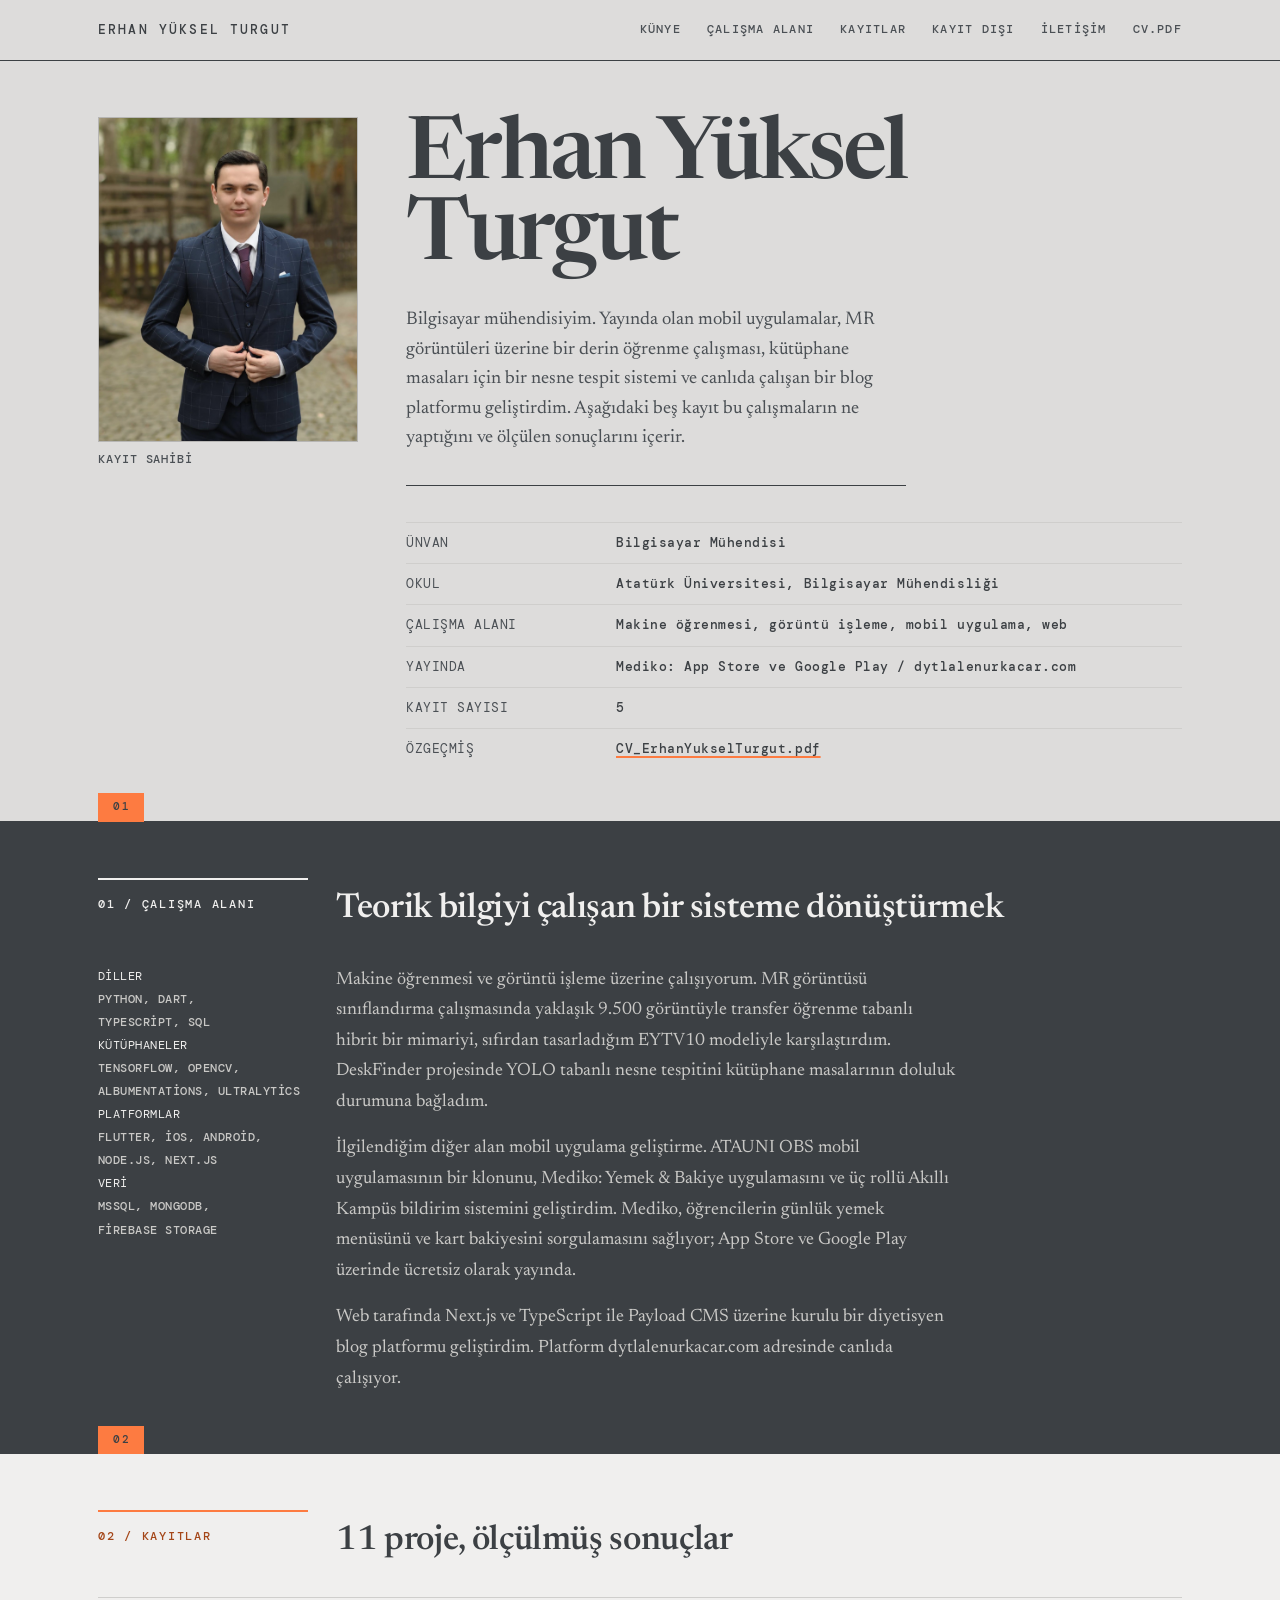
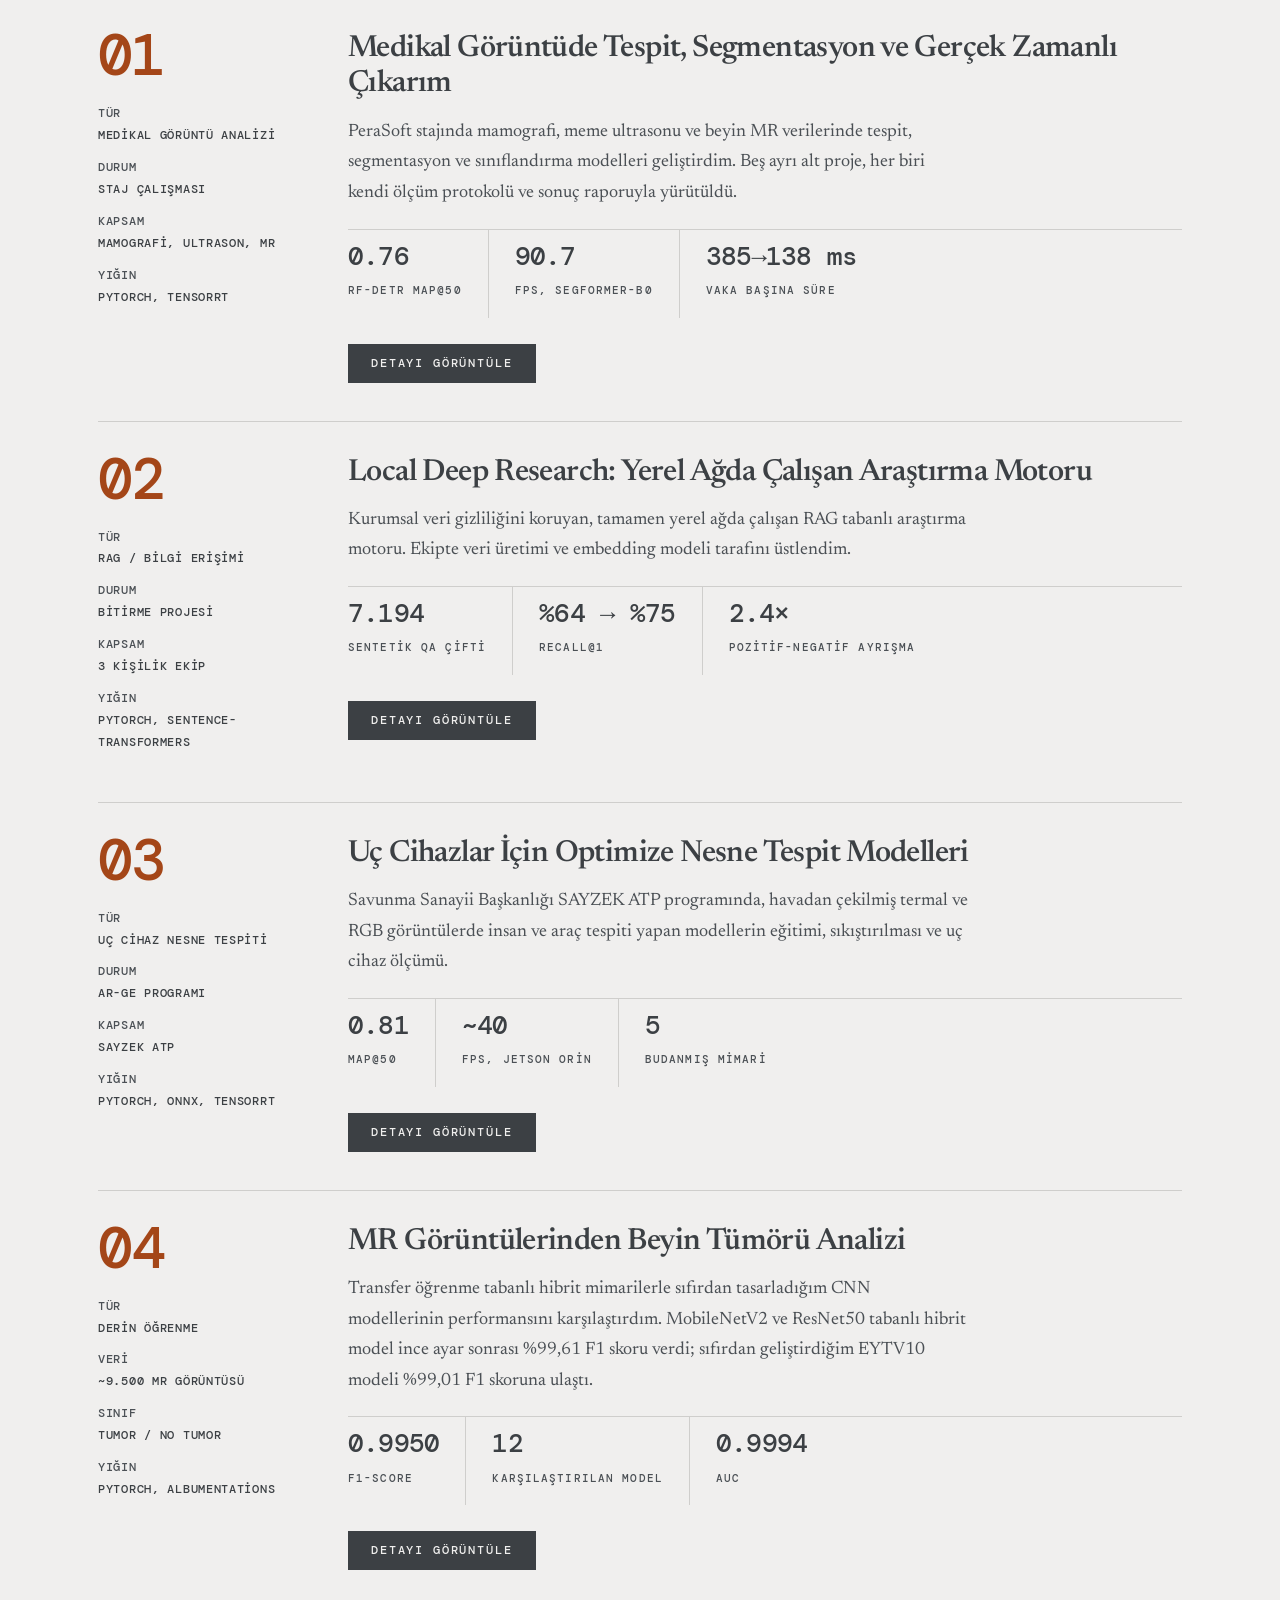
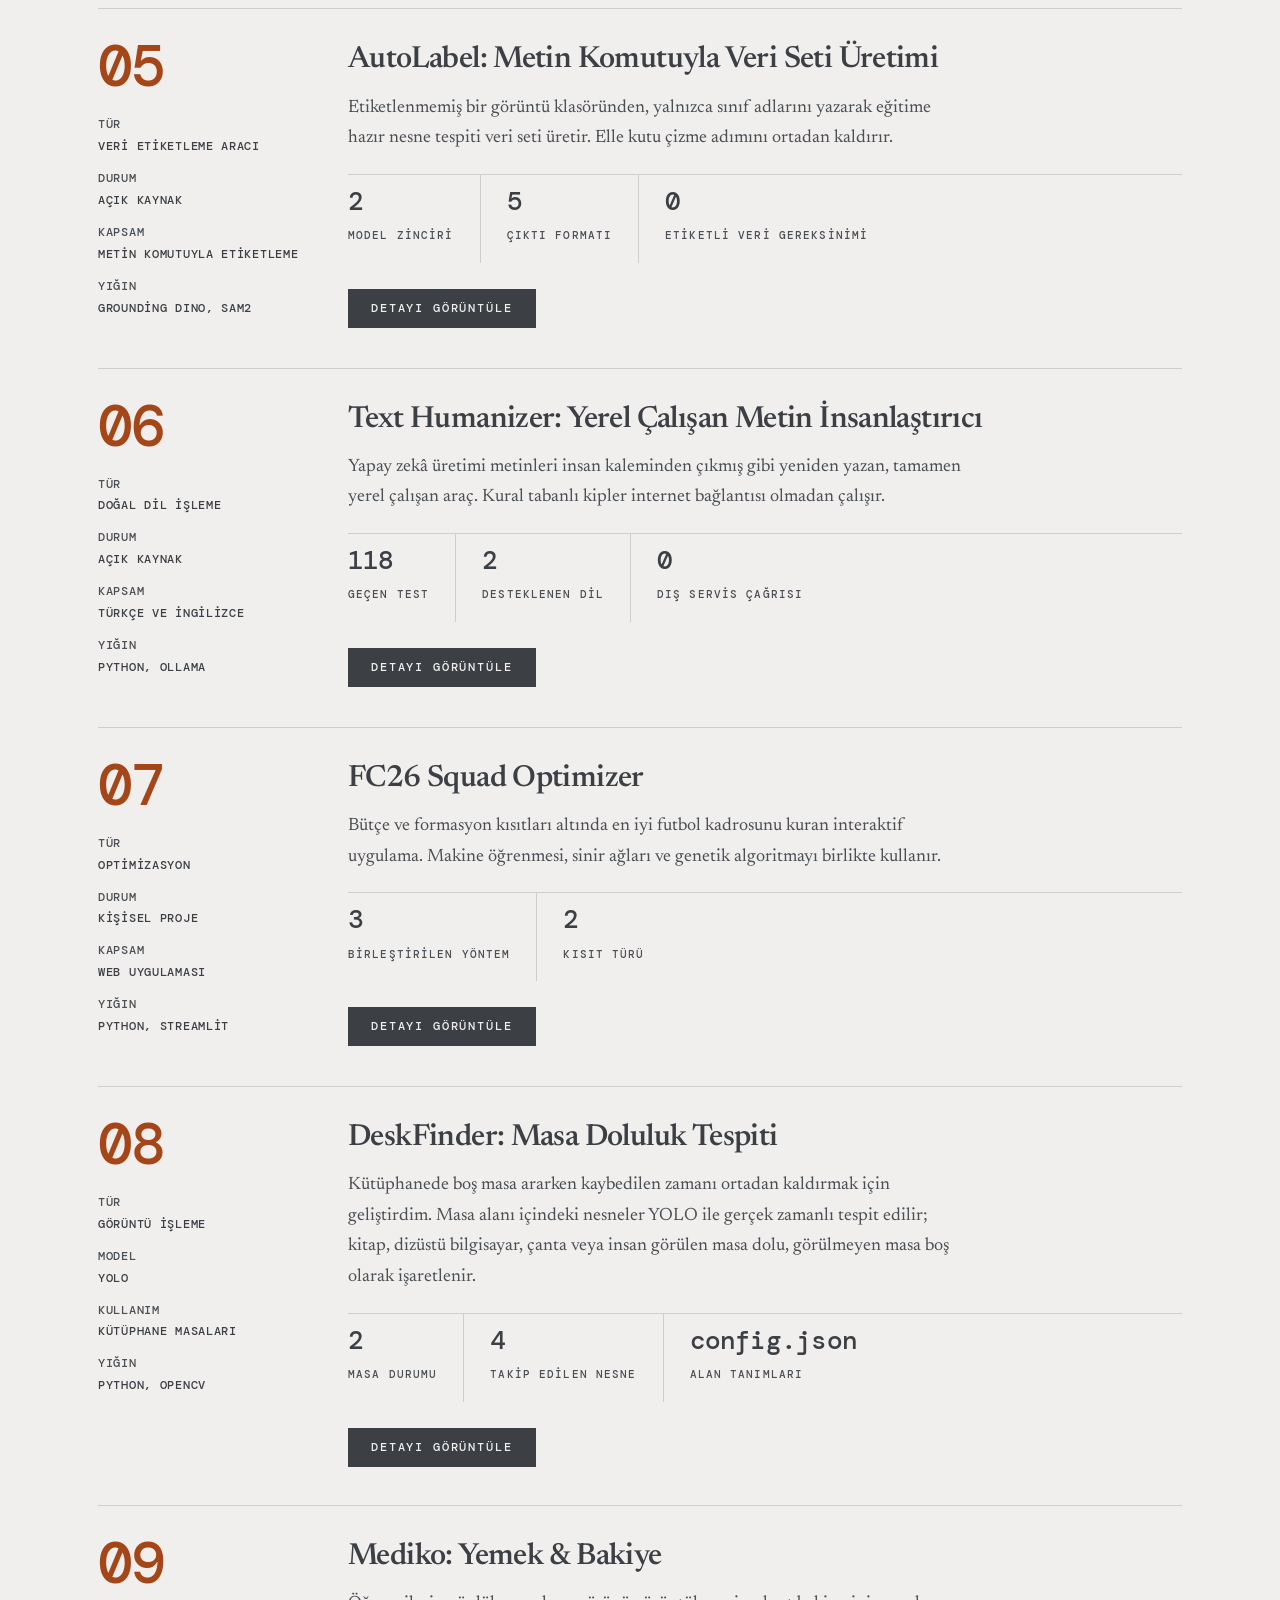
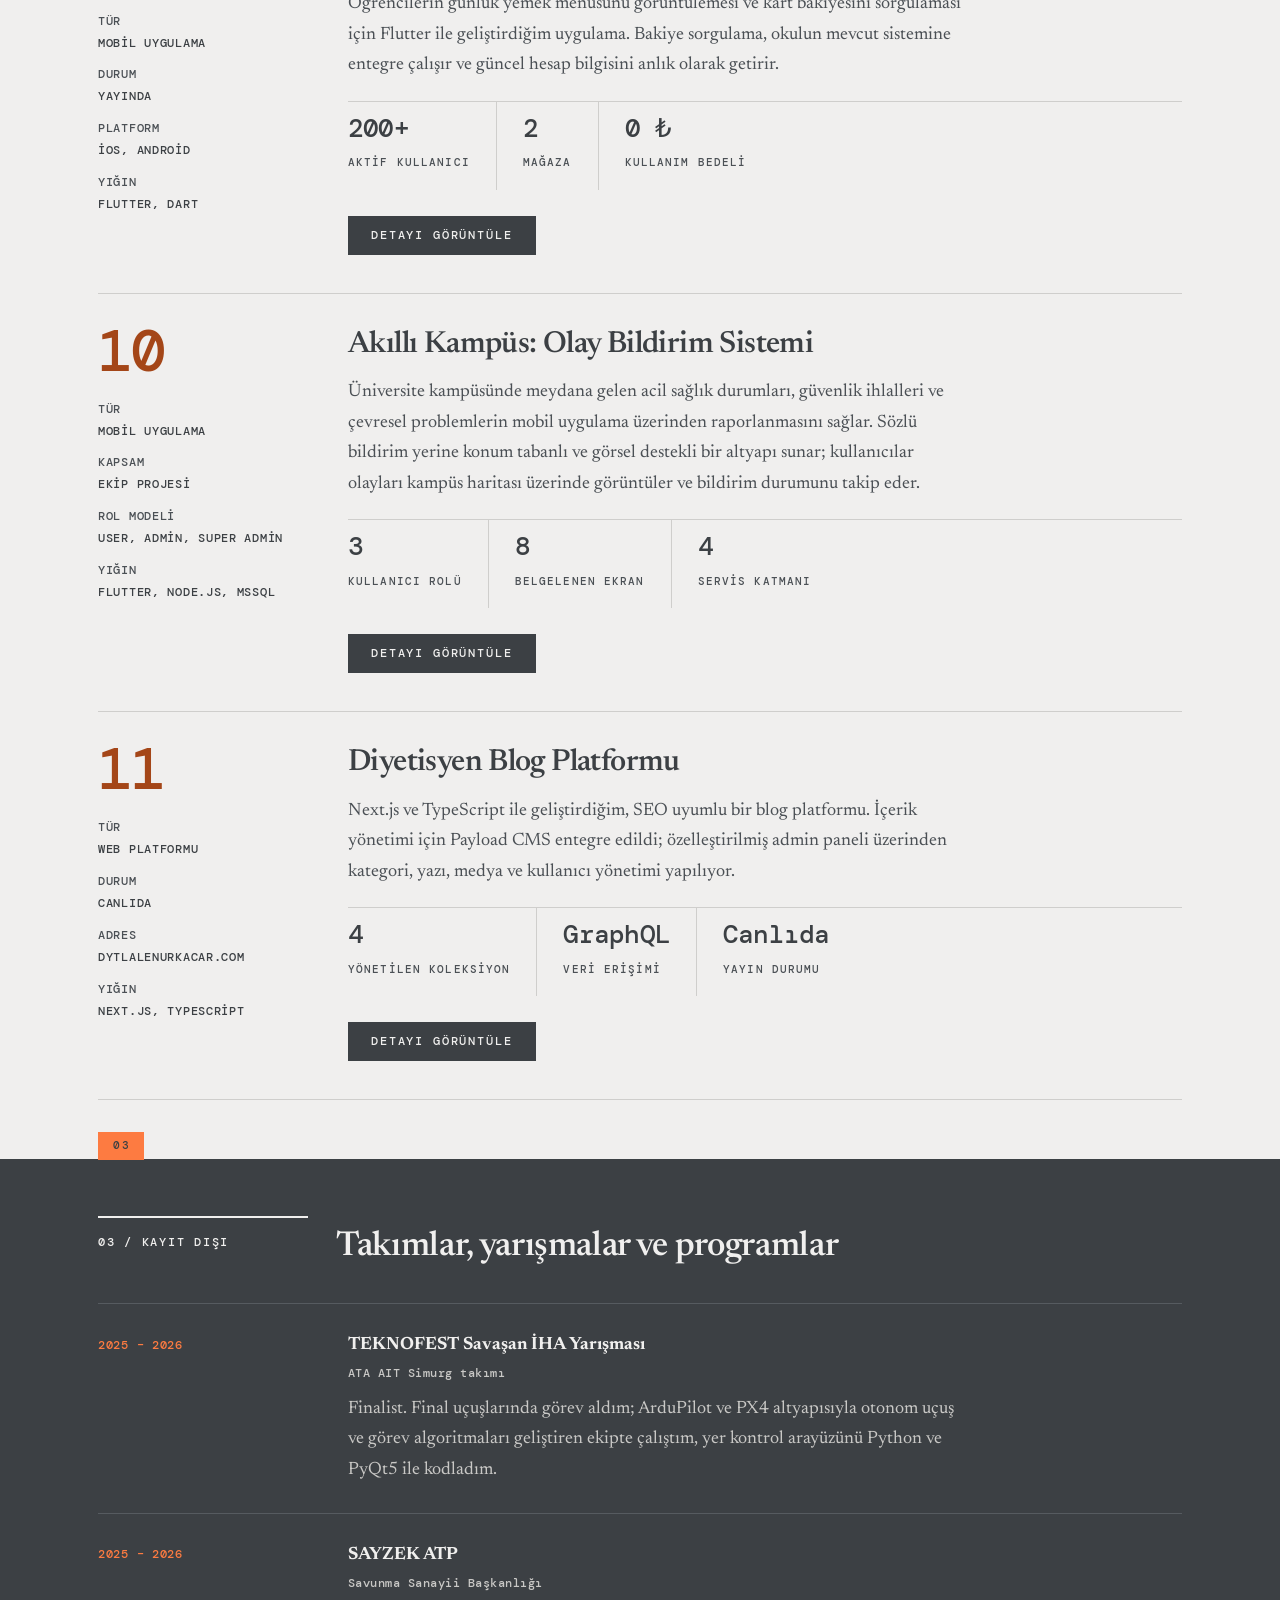
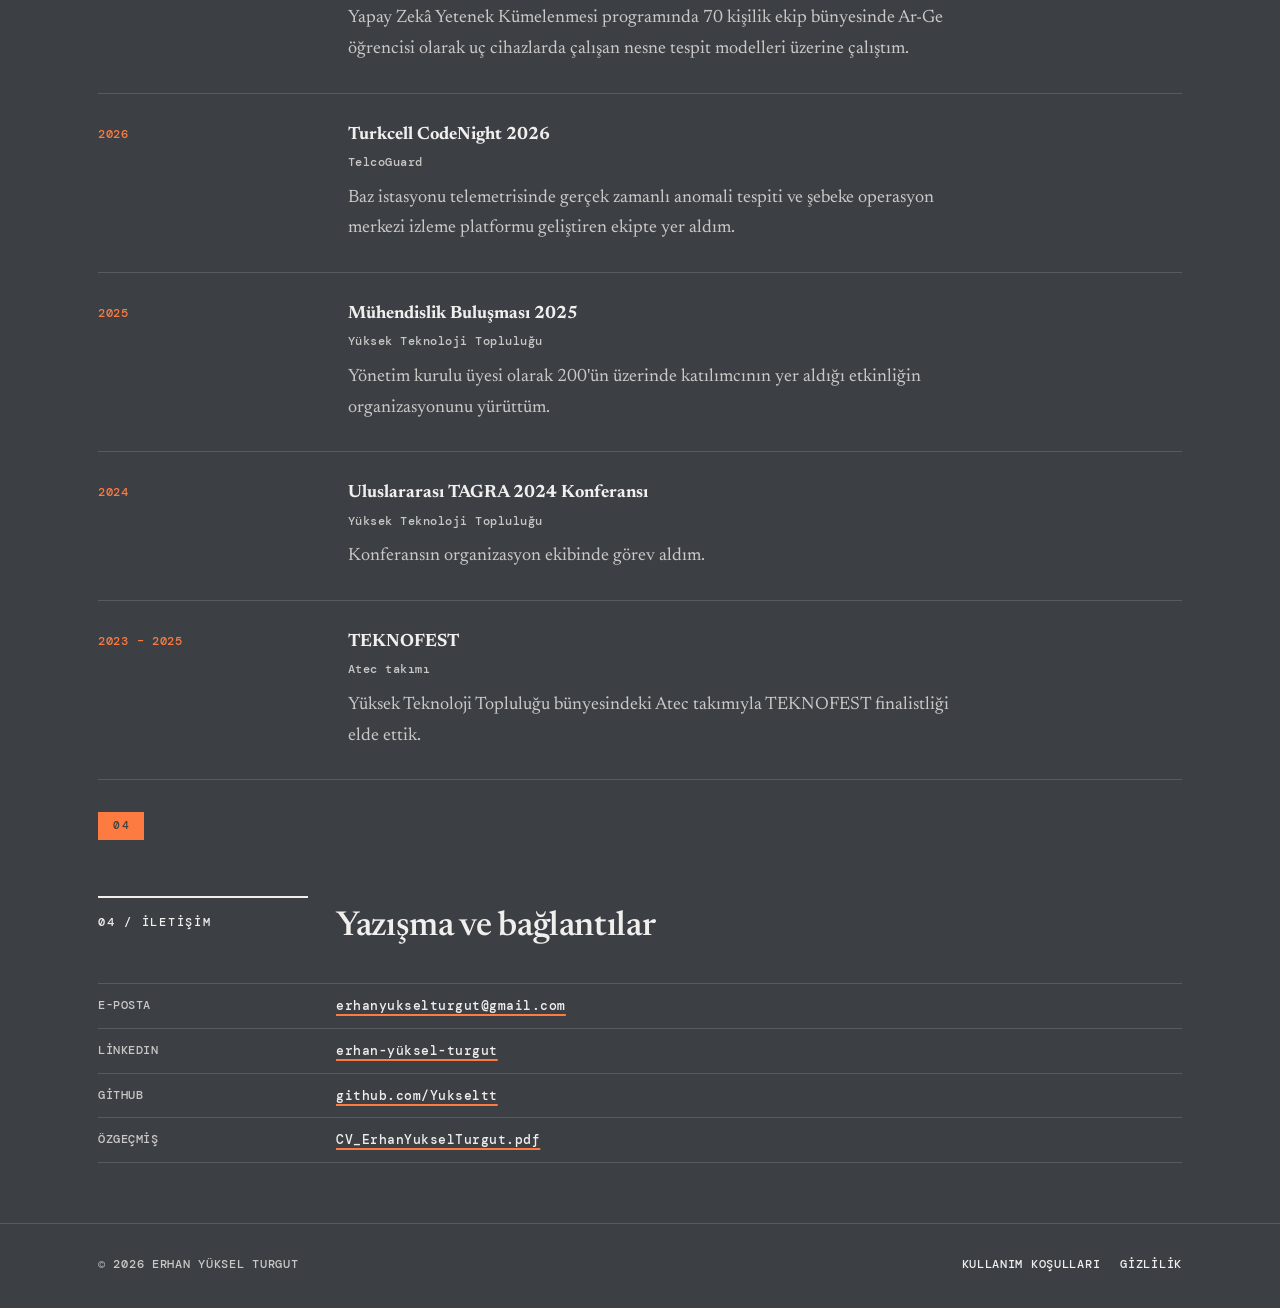
==== commit 634c7ae2: "Kayitlar bolumune alti proje eklendi, 03 / Kayit Disi bolumu acildi Yeni kayitlar: PeraSoft medikal " ====
--- a/index.html
+++ b/index.html
@@ -4,7 +4,7 @@
 <head>
     <meta charset="UTF-8">
     <meta name="viewport" content="width=device-width, initial-scale=1.0">
-    <title>Erhan Yüksel Turgut / Proje Kayıtları</title>
+    <title>Erhan Yüksel Turgut</title>
 
     <!-- SEO -->
     <meta name="description"
@@ -12,7 +12,7 @@
     <meta name="author" content="Erhan Yüksel Turgut">
     <meta name="keywords"
         content="Erhan Yüksel Turgut, Bilgisayar Mühendisi, Makine Öğrenmesi, Derin Öğrenme, Görüntü İşleme, Flutter, Python, Portföy">
-    <meta name="theme-color" content="#e9e4d9">
+    <meta name="theme-color" content="#f1efe9">
     <link rel="canonical" href="https://www.erhanyukselturgut.com/">
 
     <!-- Open Graph (LinkedIn / WhatsApp / Facebook önizlemesi) -->
@@ -35,7 +35,7 @@
     <link rel="preconnect" href="https://fonts.googleapis.com">
     <link rel="preconnect" href="https://fonts.gstatic.com" crossorigin>
     <link
-        href="https://fonts.googleapis.com/css2?family=Libre+Baskerville:ital,wght@0,400;0,700;1,400&family=IBM+Plex+Mono:wght@400;500&display=swap"
+        href="https://fonts.googleapis.com/css2?family=Newsreader:ital,opsz,wght@0,6..72,300..700;1,6..72,300..600&family=DM+Mono:ital,wght@0,300;0,400;0,500;1,400&display=swap"
         rel="stylesheet">
     <link rel="stylesheet" href="style.css">
 
@@ -62,23 +62,25 @@
 
     <header>
         <div class="sayfa">
-            <div class="kunye-ad">Erhan Yüksel Turgut / Proje Kayıtları</div>
+            <div class="kunye-ad">Erhan Yüksel Turgut</div>
             <nav aria-label="Sayfa içi gezinme">
                 <ul>
-                    <li><a href="#kunye"><span class="no-etiket">00</span>Künye</a></li>
-                    <li><a href="#calisma"><span class="no-etiket">01</span>Çalışma Alanı</a></li>
-                    <li><a href="#kayitlar"><span class="no-etiket">02</span>Kayıtlar</a></li>
-                    <li><a href="#iletisim"><span class="no-etiket">03</span>İletişim</a></li>
+                    <li><a href="#kunye">Künye</a></li>
+                    <li><a href="#calisma">Çalışma Alanı</a></li>
+                    <li><a href="#kayitlar">Kayıtlar</a></li>
+                    <li><a href="#kayitdisi">Kayıt Dışı</a></li>
+                    <li><a href="#iletisim">İletişim</a></li>
                     <li><a href="CV_ErhanYukselTurgut.pdf" download>CV.pdf</a></li>
                 </ul>
             </nav>
+            <div class="ilerleme" id="ilerleme" aria-hidden="true"></div>
         </div>
     </header>
 
     <main>
 
         <!-- 00 KÜNYE -->
-        <section id="kunye" class="kunye">
+        <section id="kunye" class="kunye" data-sonraki="01">
             <div class="sayfa kunye-govde">
                 <div>
                     <img src="images/my_photo.jpeg" alt="Erhan Yüksel Turgut" class="portre" data-buyut
@@ -128,7 +130,7 @@
         </section>
 
         <!-- 01 ÇALIŞMA ALANI -->
-        <section id="calisma" class="bolum">
+        <section id="calisma" class="bolum bolum-koyu" data-sonraki="02">
             <div class="sayfa">
                 <div class="bolum-basi">
                     <div class="bolum-no">01 / Çalışma Alanı</div>
@@ -173,19 +175,559 @@
         </section>
 
         <!-- 02 KAYITLAR -->
-        <section id="kayitlar" class="bolum">
+        <section id="kayitlar" class="bolum" data-sonraki="03">
             <div class="sayfa">
                 <div class="bolum-basi">
                     <div class="bolum-no">02 / Kayıtlar</div>
-                    <h2>Beş proje, ölçülmüş sonuçlar</h2>
+                    <h2>11 proje, ölçülmüş sonuçlar</h2>
                 </div>
 
                 <div class="kayitlar">
 
                     <!-- Kayıt 01 -->
-                    <article class="kayit">
+                    <article class="kayit belirir">
                         <div class="ray">
                             <span class="no">01</span>
+                            <dl>
+                                <dt>Tür</dt>
+                                <dd>Medikal görüntü analizi</dd>
+                                <dt>Durum</dt>
+                                <dd>Staj çalışması</dd>
+                                <dt>Kapsam</dt>
+                                <dd>Mamografi, ultrason, MR</dd>
+                                <dt>Yığın</dt>
+                                <dd>PyTorch, TensorRT</dd>
+                            </dl>
+                        </div>
+
+                        <div>
+                            <h3>Medikal Görüntüde Tespit, Segmentasyon ve Gerçek Zamanlı Çıkarım</h3>
+                            <p class="kayit-ozet">
+                                PeraSoft stajında mamografi, meme ultrasonu ve beyin MR verilerinde tespit, segmentasyon ve sınıflandırma modelleri geliştirdim. Beş ayrı alt proje, her biri kendi ölçüm protokolü ve sonuç raporuyla yürütüldü.
+                            </p>
+
+                            <div class="olcum">
+                                <div>
+                                    <span class="deger">0.76</span>
+                                    <span class="ad">RF-DETR mAP@50</span>
+                                </div>
+                                <div>
+                                    <span class="deger">90.7</span>
+                                    <span class="ad">FPS, SegFormer-B0</span>
+                                </div>
+                                <div>
+                                    <span class="deger">385→138 ms</span>
+                                    <span class="ad">Vaka başına süre</span>
+                                </div>
+                            </div>
+
+                            <button class="kayit-ac" type="button" aria-expanded="false"
+                                aria-controls="detay-01">Detayı görüntüle</button>
+
+                            <div class="kayit-detay" id="detay-01">
+                                <p>
+                                    Kitle lezyonu tespitinde RF-DETR, YOLO11 ve YOLO26'yı aynı veri bölünmesiyle karşılaştırdım; RF-DETR mAP@50 0.7551 ve 0.815 duyarlılıkla öne çıktı. Meme yoğunluğu segmentasyonunda altı modeli sabit protokolle eğittim, en iyi sonucu U-Net + ResNet34 verdi (Dice 0.8059).
+                                </p>
+                                <p>
+                                    Ultrason segmentasyonunda üç mimariyi üçer tohumla, toplam dokuz koşuda ölçtüm. SegFormer-B0 90.7 FPS ile gerçek zamanlı hattı taşıyor ve YOLOv11n-Seg'e üstünlüğü istatistiksel olarak anlamlı çıktı (+0.035 Dice, p = 0.003).
+                                </p>
+                                <p>
+                                    MR inme segmentasyonunda önce zamanın nereye gittiğini ölçtüm. Sürenin dörtte üçü ön işlemeye gidiyordu; yeniden örnekleme ve beyin maskesini GPU'ya taşıyınca vaka başına süre 385 ms'den 138 ms'ye indi. ONNX ve TensorRT izole ölçümde hızlı görünmelerine rağmen gerçek hatta kazanç vermediği için yığından çıkardım.
+                                </p>
+
+                                <div class="plakalar">
+                                    <div class="plaka">
+                                        <figure>
+                                            <img src="images/perasoft_kalite_hiz.png" alt="Ultrason segmentasyonunda üç mimarinin kalite ve hız karşılaştırması"
+                                                data-buyut data-alt="Ultrason segmentasyonunda üç mimarinin kalite ve hız karşılaştırması" loading="lazy">
+                                            <figcaption>Kalite–hız karşılaştırması</figcaption>
+                                        </figure>
+                                    </div>
+                                    <div class="plaka">
+                                        <figure>
+                                            <img src="images/perasoft_gecikme.png" alt="İnme segmentasyonunda gecikme optimizasyonu basamakları"
+                                                data-buyut data-alt="İnme segmentasyonunda gecikme optimizasyonu basamakları" loading="lazy">
+                                            <figcaption>Gecikme merdiveni</figcaption>
+                                        </figure>
+                                    </div>
+                                </div>
+
+                                <p class="etiketler">PyTorch / RF-DETR / SegFormer / U-Net / ONNX / TensorRT / Albumentations</p>
+
+                                <div class="baglantilar">
+                                    <a href="https://github.com/Yukseltt/mamografi" target="_blank" rel="noopener">Depo ve sonuç raporları</a>
+                                </div>
+                            </div>
+                        </div>
+                    </article>
+
+                    <!-- Kayıt 02 -->
+                    <article class="kayit belirir">
+                        <div class="ray">
+                            <span class="no">02</span>
+                            <dl>
+                                <dt>Tür</dt>
+                                <dd>RAG / bilgi erişimi</dd>
+                                <dt>Durum</dt>
+                                <dd>Bitirme projesi</dd>
+                                <dt>Kapsam</dt>
+                                <dd>3 kişilik ekip</dd>
+                                <dt>Yığın</dt>
+                                <dd>PyTorch, Sentence-Transformers</dd>
+                            </dl>
+                        </div>
+
+                        <div>
+                            <h3>Local Deep Research: Yerel Ağda Çalışan Araştırma Motoru</h3>
+                            <p class="kayit-ozet">
+                                Kurumsal veri gizliliğini koruyan, tamamen yerel ağda çalışan RAG tabanlı araştırma motoru. Ekipte veri üretimi ve embedding modeli tarafını üstlendim.
+                            </p>
+
+                            <div class="olcum">
+                                <div>
+                                    <span class="deger">7.194</span>
+                                    <span class="ad">Sentetik QA çifti</span>
+                                </div>
+                                <div>
+                                    <span class="deger">%64 → %75</span>
+                                    <span class="ad">Recall@1</span>
+                                </div>
+                                <div>
+                                    <span class="deger">2.4×</span>
+                                    <span class="ad">Pozitif-negatif ayrışma</span>
+                                </div>
+                            </div>
+
+                            <button class="kayit-ac" type="button" aria-expanded="false"
+                                aria-controls="detay-02">Detayı görüntüle</button>
+
+                            <div class="kayit-detay" id="detay-02">
+                                <p>
+                                    329 akademik dokümandan Ollama üzerinde çalışan Ministral-3:8b ile SQuAD v2.0 formatında 7.194 soru-cevap çiftlik sentetik veri seti ürettim. Cevapların bağlamdan birebir alıntı olmasını zorlayan prompt tasarımı ve doğrulama akışı kurdum.
+                                </p>
+                                <p>
+                                    BGE-M3 embedding modelini MultipleNegativesRankingLoss ile fine-tune ederek Recall@1'i 0.6406'dan 0.7482'ye çıkardım; pozitif ve negatif eşleşmelerin kosinüs benzerlik farkını 0.149'dan 0.362'ye, yani 2.4 katına genişlettim.
+                                </p>
+                                <p>
+                                    Sınırlı GPU belleğinde gradient checkpointing, gradient accumulation (4×8) ve FP16 ile effective batch size 32'yi koruyarak eğitimi tamamladım. Aynı veri setiyle bge-large-en-v1.5 modelini hard negative mining ile eğitip iki modeli karşılaştırdım.
+                                </p>
+
+                                <p class="etiketler">PyTorch / Sentence-Transformers / BGE-M3 / Ollama / SQuAD / FP16</p>
+
+                                <div class="baglantilar">
+                                    <a href="https://github.com/Yukseltt/Local_deep_research" target="_blank" rel="noopener">Depo</a>
+                                </div>
+                            </div>
+                        </div>
+                    </article>
+
+                    <!-- Kayıt 03 -->
+                    <article class="kayit belirir">
+                        <div class="ray">
+                            <span class="no">03</span>
+                            <dl>
+                                <dt>Tür</dt>
+                                <dd>Uç cihaz nesne tespiti</dd>
+                                <dt>Durum</dt>
+                                <dd>Ar-Ge programı</dd>
+                                <dt>Kapsam</dt>
+                                <dd>SAYZEK ATP</dd>
+                                <dt>Yığın</dt>
+                                <dd>PyTorch, ONNX, TensorRT</dd>
+                            </dl>
+                        </div>
+
+                        <div>
+                            <h3>Uç Cihazlar İçin Optimize Nesne Tespit Modelleri</h3>
+                            <p class="kayit-ozet">
+                                Savunma Sanayii Başkanlığı SAYZEK ATP programında, havadan çekilmiş termal ve RGB görüntülerde insan ve araç tespiti yapan modellerin eğitimi, sıkıştırılması ve uç cihaz ölçümü.
+                            </p>
+
+                            <div class="olcum">
+                                <div>
+                                    <span class="deger">0.81</span>
+                                    <span class="ad">mAP@50</span>
+                                </div>
+                                <div>
+                                    <span class="deger">~40</span>
+                                    <span class="ad">FPS, Jetson Orin</span>
+                                </div>
+                                <div>
+                                    <span class="deger">5</span>
+                                    <span class="ad">Budanmış mimari</span>
+                                </div>
+                            </div>
+
+                            <button class="kayit-ac" type="button" aria-expanded="false"
+                                aria-controls="detay-03">Detayı görüntüle</button>
+
+                            <div class="kayit-detay" id="detay-03">
+                                <p>
+                                    İki dedektör mimarisini (DETR-ResNet50 ve Faster R-CNN) aynı veri setinde eğitip karşılaştırdım; Faster R-CNN ile mAP@[.50:.95] 0.53 ve AP50 0.91 elde ederek DETR'in üzerine çıktım. Nesne boyutuna göre başarım kırılımı çıkararak model seçimini küçük nesne performansı üzerinden gerekçelendirdim.
+                                </p>
+                                <p>
+                                    Sınıf dengesizliğine karşı Focal Loss ve Class-Balanced Loss uygulamalarını yazıp taban modelle karşılaştırdım. Class-Balanced Loss duyarlılığı 0.84'e çıkarıyor, ancak mAP@50'de taban modeli geçmiyor.
+                                </p>
+                                <p>
+                                    Eğitilen modelleri uç cihaza taşımak için ONNX dönüşüm ve TensorRT motor üretim hattını kurdum: YOLO için FP16 ve INT8 kalibrasyonlu motor üretimi, Faster R-CNN ve RT-DETR için ONNX Runtime TensorRT sağlayıcısı ve motor önbellekleme.
+                                </p>
+
+                                <div class="plakalar">
+                                    <div class="plaka">
+                                        <figure>
+                                            <img src="images/sayzek_tespit_1.jpg" alt="Havadan termal görüntüde insan tespiti çıktısı"
+                                                data-buyut data-alt="Havadan termal görüntüde insan tespiti çıktısı" loading="lazy">
+                                            <figcaption>Termal tespit çıktısı</figcaption>
+                                        </figure>
+                                    </div>
+                                    <div class="plaka">
+                                        <figure>
+                                            <img src="images/sayzek_tespit_2.jpg" alt="RGB-termal veri setinde tespit çıktısı"
+                                                data-buyut data-alt="RGB-termal veri setinde tespit çıktısı" loading="lazy">
+                                            <figcaption>RGB-T tespit çıktısı</figcaption>
+                                        </figure>
+                                    </div>
+                                </div>
+
+                                <p class="etiketler">PyTorch / YOLO / RT-DETR / Faster R-CNN / ONNX / TensorRT / Jetson Orin</p>
+
+                                <div class="baglantilar">
+                                    <a href="https://github.com/Yukseltt/CNN-models-optimized-to-run-on-edge-devices" target="_blank" rel="noopener">Depo</a>
+                                </div>
+                            </div>
+                        </div>
+                    </article>
+
+                    <!-- Kayıt 04 -->
+                    <article class="kayit belirir">
+                        <div class="ray">
+                            <span class="no">04</span>
+                            <dl>
+                                <dt>Tür</dt>
+                                <dd>Derin öğrenme</dd>
+                                <dt>Veri</dt>
+                                <dd>~9.500 MR görüntüsü</dd>
+                                <dt>Sınıf</dt>
+                                <dd>tumor / no tumor</dd>
+                                <dt>Yığın</dt>
+                                <dd>PyTorch, Albumentations</dd>
+                            </dl>
+                        </div>
+
+                        <div>
+                            <h3>MR Görüntülerinden Beyin Tümörü Analizi</h3>
+                            <p class="kayit-ozet">
+                                Transfer öğrenme tabanlı hibrit mimarilerle sıfırdan tasarladığım CNN modellerinin
+                                performansını karşılaştırdım. MobileNetV2 ve ResNet50 tabanlı hibrit model ince ayar
+                                sonrası %99,61 F1 skoru verdi; sıfırdan geliştirdiğim EYTV10 modeli %99,01 F1 skoruna
+                                ulaştı.
+                            </p>
+
+                            <div class="olcum">
+                                <div>
+                                    <span class="deger">0.9950</span>
+                                    <span class="ad">F1-Score</span>
+                                </div>
+                                <div>
+                                    <span class="deger">12</span>
+                                    <span class="ad">Karşılaştırılan model</span>
+                                </div>
+                                <div>
+                                    <span class="deger">0.9994</span>
+                                    <span class="ad">AUC</span>
+                                </div>
+                            </div>
+
+                            <button class="kayit-ac" type="button" aria-expanded="false"
+                                aria-controls="detay-04">Detayı görüntüle</button>
+
+                            <div class="kayit-detay" id="detay-04">
+                                <p>
+                                    Sıfırdan tasarladığım EytNet ailesini (V1, V1_High, V1_Opt, V2, V2_Opt) hazır
+                                    omurgalar ve hibrit mimarilerle aynı veri setinde karşılaştırdım. Toplam on iki
+                                    model eğitildi; en iyi sonucu EytNet_V1 verdi: F1 0.9950, AUC 0.9994. Bu sonuç,
+                                    ImageNet ön eğitimli ResNet50 (0.9416) ve DenseNet121'in (0.9497) belirgin
+                                    biçimde üzerinde.
+                                </p>
+                                <p>
+                                    Çalışmanın asıl bulgusu şu: V1'in üzerine Depthwise Separable Conv, SE Block,
+                                    MixUp, SWA ve etiket yumuşatmayı birlikte ekleyen EytNet_V1_Opt varyantı daha iyi
+                                    genellemedi, tam tersine F1 0.9464'e düştü. Küçük veri setinde bu tekniklerin
+                                    toplamı kapasiteyi fazla kısıtlayıp underfitting yarattı. Tek tek makul olan
+                                    iyileştirmelerin bir arada neden ölçülmesi gerektiğini gösteren somut bir örnek.
+                                </p>
+                                <p>
+                                    Değerlendirmede doğruluk, kesinlik, duyarlılık, özgüllük, F1, Cohen's Kappa ve
+                                    AUC birlikte raporlandı; tüm modeller aynı veri bölünmesi ve aynı protokolle
+                                    ölçüldü. Çalışmanın TensorFlow ile yürüttüğüm ilk sürümü de depoda duruyor.
+                                </p>
+
+                                <p class="etiketler">PyTorch / Albumentations / EytNet / SE Block / MixUp / SWA</p>
+
+                                <div class="baglantilar">
+                                    <a href="https://github.com/Yukseltt/mr_analyze" target="_blank"
+                                        rel="noopener">GitHub: mr_analyze</a>
+                                </div>
+                            </div>
+                        </div>
+                    </article>
+
+                    <!-- Kayıt 05 -->
+                    <article class="kayit belirir">
+                        <div class="ray">
+                            <span class="no">05</span>
+                            <dl>
+                                <dt>Tür</dt>
+                                <dd>Veri etiketleme aracı</dd>
+                                <dt>Durum</dt>
+                                <dd>Açık kaynak</dd>
+                                <dt>Kapsam</dt>
+                                <dd>Metin komutuyla etiketleme</dd>
+                                <dt>Yığın</dt>
+                                <dd>Grounding DINO, SAM2</dd>
+                            </dl>
+                        </div>
+
+                        <div>
+                            <h3>AutoLabel: Metin Komutuyla Veri Seti Üretimi</h3>
+                            <p class="kayit-ozet">
+                                Etiketlenmemiş bir görüntü klasöründen, yalnızca sınıf adlarını yazarak eğitime hazır nesne tespiti veri seti üretir. Elle kutu çizme adımını ortadan kaldırır.
+                            </p>
+
+                            <div class="olcum">
+                                <div>
+                                    <span class="deger">2</span>
+                                    <span class="ad">Model zinciri</span>
+                                </div>
+                                <div>
+                                    <span class="deger">5</span>
+                                    <span class="ad">Çıktı formatı</span>
+                                </div>
+                                <div>
+                                    <span class="deger">0</span>
+                                    <span class="ad">Etiketli veri gereksinimi</span>
+                                </div>
+                            </div>
+
+                            <button class="kayit-ac" type="button" aria-expanded="false"
+                                aria-controls="detay-05">Detayı görüntüle</button>
+
+                            <div class="kayit-detay" id="detay-05">
+                                <p>
+                                    Grounding DINO yazılan sınıf adlarını görüntüde arayıp kutuları çıkarır, SAM2.1 her kutuyu piksel maskesine çevirir, Supervision ile sonuç YOLOv8, COCO, Pascal VOC, CSV veya TFRecord formatına yazılır. Önceden eğitilmiş bir dedektöre veya etiketli veriye ihtiyaç duymaz.
+                                </p>
+                                <p>
+                                    Tüm klasör işlenmeden önce küçük bir örneklemde eşik ayarı yapılır; etiketleme sonrası görsel doğrulama ve sınıf dağılımı raporu üretilir.
+                                </p>
+
+                                <p class="etiketler">Grounding DINO / SAM2.1 / Supervision / YOLO / COCO</p>
+
+                                <div class="baglantilar">
+                                    <a href="https://github.com/Yukseltt/Auto_Labeler" target="_blank" rel="noopener">Depo</a>
+                                </div>
+                            </div>
+                        </div>
+                    </article>
+
+                    <!-- Kayıt 06 -->
+                    <article class="kayit belirir">
+                        <div class="ray">
+                            <span class="no">06</span>
+                            <dl>
+                                <dt>Tür</dt>
+                                <dd>Doğal dil işleme</dd>
+                                <dt>Durum</dt>
+                                <dd>Açık kaynak</dd>
+                                <dt>Kapsam</dt>
+                                <dd>Türkçe ve İngilizce</dd>
+                                <dt>Yığın</dt>
+                                <dd>Python, Ollama</dd>
+                            </dl>
+                        </div>
+
+                        <div>
+                            <h3>Text Humanizer: Yerel Çalışan Metin İnsanlaştırıcı</h3>
+                            <p class="kayit-ozet">
+                                Yapay zekâ üretimi metinleri insan kaleminden çıkmış gibi yeniden yazan, tamamen yerel çalışan araç. Kural tabanlı kipler internet bağlantısı olmadan çalışır.
+                            </p>
+
+                            <div class="olcum">
+                                <div>
+                                    <span class="deger">118</span>
+                                    <span class="ad">Geçen test</span>
+                                </div>
+                                <div>
+                                    <span class="deger">2</span>
+                                    <span class="ad">Desteklenen dil</span>
+                                </div>
+                                <div>
+                                    <span class="deger">0</span>
+                                    <span class="ad">Dış servis çağrısı</span>
+                                </div>
+                            </div>
+
+                            <button class="kayit-ac" type="button" aria-expanded="false"
+                                aria-controls="detay-06">Detayı görüntüle</button>
+
+                            <div class="kayit-detay" id="detay-06">
+                                <p>
+                                    LLM çıkarımı için Ollama kullanır; kural tabanlı modlarda hiçbir ağ bağlantısı gerekmez. Türkçe ve İngilizce metinlerde yapay zekâ kalıplarını tespit edip yeniden yazar.
+                                </p>
+                                <p>
+                                    Proje MIT lisansıyla yayımlanmıştır ve 118 testlik bir test takımıyla birlikte gelir.
+                                </p>
+
+                                <p class="etiketler">Python / Ollama / NLP / CLI</p>
+
+                                <div class="baglantilar">
+                                    <a href="https://github.com/Yukseltt/text_humanize" target="_blank" rel="noopener">Depo</a>
+                                </div>
+                            </div>
+                        </div>
+                    </article>
+
+                    <!-- Kayıt 07 -->
+                    <article class="kayit belirir">
+                        <div class="ray">
+                            <span class="no">07</span>
+                            <dl>
+                                <dt>Tür</dt>
+                                <dd>Optimizasyon</dd>
+                                <dt>Durum</dt>
+                                <dd>Kişisel proje</dd>
+                                <dt>Kapsam</dt>
+                                <dd>Web uygulaması</dd>
+                                <dt>Yığın</dt>
+                                <dd>Python, Streamlit</dd>
+                            </dl>
+                        </div>
+
+                        <div>
+                            <h3>FC26 Squad Optimizer</h3>
+                            <p class="kayit-ozet">
+                                Bütçe ve formasyon kısıtları altında en iyi futbol kadrosunu kuran interaktif uygulama. Makine öğrenmesi, sinir ağları ve genetik algoritmayı birlikte kullanır.
+                            </p>
+
+                            <div class="olcum">
+                                <div>
+                                    <span class="deger">3</span>
+                                    <span class="ad">Birleştirilen yöntem</span>
+                                </div>
+                                <div>
+                                    <span class="deger">2</span>
+                                    <span class="ad">Kısıt türü</span>
+                                </div>
+                            </div>
+
+                            <button class="kayit-ac" type="button" aria-expanded="false"
+                                aria-controls="detay-07">Detayı görüntüle</button>
+
+                            <div class="kayit-detay" id="detay-07">
+                                <p>
+                                    Oyuncu verisinden başarım tahmini yapan model ile bütçe ve formasyon kısıtlarını gözeten genetik algoritma birlikte çalışır; sonuç Streamlit arayüzünde etkileşimli olarak sunulur.
+                                </p>
+
+                                <p class="etiketler">Python / Streamlit / Genetik algoritma / Sinir ağları</p>
+
+                                <div class="baglantilar">
+                                    <a href="https://github.com/Yukseltt/fc26_squad_optimizer" target="_blank" rel="noopener">Depo</a>
+                                </div>
+                            </div>
+                        </div>
+                    </article>
+
+                    <!-- Kayıt 08 -->
+                    <article class="kayit belirir">
+                        <div class="ray">
+                            <span class="no">08</span>
+                            <dl>
+                                <dt>Tür</dt>
+                                <dd>Görüntü işleme</dd>
+                                <dt>Model</dt>
+                                <dd>YOLO</dd>
+                                <dt>Kullanım</dt>
+                                <dd>Kütüphane masaları</dd>
+                                <dt>Yığın</dt>
+                                <dd>Python, OpenCV</dd>
+                            </dl>
+                        </div>
+
+                        <div>
+                            <h3>DeskFinder: Masa Doluluk Tespiti</h3>
+                            <p class="kayit-ozet">
+                                Kütüphanede boş masa ararken kaybedilen zamanı ortadan kaldırmak için geliştirdim.
+                                Masa alanı içindeki nesneler YOLO ile gerçek zamanlı tespit edilir; kitap, dizüstü
+                                bilgisayar, çanta veya insan görülen masa dolu, görülmeyen masa boş olarak
+                                işaretlenir.
+                            </p>
+
+                            <div class="olcum">
+                                <div>
+                                    <span class="deger">2</span>
+                                    <span class="ad">Masa durumu</span>
+                                </div>
+                                <div>
+                                    <span class="deger">4</span>
+                                    <span class="ad">Takip edilen nesne</span>
+                                </div>
+                                <div>
+                                    <span class="deger">config.json</span>
+                                    <span class="ad">Alan tanımları</span>
+                                </div>
+                            </div>
+
+                            <button class="kayit-ac" type="button" aria-expanded="false"
+                                aria-controls="detay-08">Detayı görüntüle</button>
+
+                            <div class="kayit-detay" id="detay-08">
+                                <p>
+                                    Masa alanları config.json dosyasında kalıcı olarak saklanır ve düzenleme modu
+                                    sayesinde yeniden çizilebilir. Nesne doğruluk eşikleri ayarlanarak algılama
+                                    hassasiyeti kontrol edilir.
+                                </p>
+                                <p>
+                                    Yalnızca masa bölgesi içindeki nesneler işaretlendiği için görüntü sade kalır ve
+                                    kullanıcı salona girmeden önce boş masaları görebilir.
+                                </p>
+
+                                <div class="plakalar">
+                                    <div class="plaka">
+                                        <figure>
+                                            <img src="images/deskfinder_1.jpg" alt="DeskFinder masa alanı tespiti"
+                                                data-buyut data-alt="DeskFinder: masa alanı tespiti" loading="lazy">
+                                            <figcaption>Masa alanı tespiti</figcaption>
+                                        </figure>
+                                    </div>
+                                    <div class="plaka">
+                                        <figure>
+                                            <img src="images/deskfinder_2.jpg" alt="DeskFinder nesne etiketleme"
+                                                data-buyut data-alt="DeskFinder: nesne etiketleme" loading="lazy">
+                                            <figcaption>Nesne etiketleme</figcaption>
+                                        </figure>
+                                    </div>
+                                    <div class="plaka">
+                                        <figure>
+                                            <img src="images/deskfinder_3.jpg" alt="DeskFinder doluluk durumu"
+                                                data-buyut data-alt="DeskFinder: doluluk durumu" loading="lazy">
+                                            <figcaption>Doluluk durumu</figcaption>
+                                        </figure>
+                                    </div>
+                                </div>
+
+                                <p class="etiketler">Python / OpenCV / YOLO / NumPy / JSON</p>
+
+                                <div class="baglantilar">
+                                    <a href="https://github.com/Yukseltt/DeskFinder" target="_blank"
+                                        rel="noopener">GitHub: DeskFinder</a>
+                                </div>
+                            </div>
+                        </div>
+                    </article>
+
+                    <!-- Kayıt 09 -->
+                    <article class="kayit belirir">
+                        <div class="ray">
+                            <span class="no">09</span>
                             <dl>
                                 <dt>Tür</dt>
                                 <dd>Mobil uygulama</dd>
@@ -222,9 +764,9 @@
                             </div>
 
                             <button class="kayit-ac" type="button" aria-expanded="false"
-                                aria-controls="detay-01">Kaydı aç</button>
-
-                            <div class="kayit-detay" id="detay-01">
+                                aria-controls="detay-09">Detayı görüntüle</button>
+
+                            <div class="kayit-detay" id="detay-09">
                                 <p>
                                     Bakiye yetersiz olduğunda uygulama kullanıcıyı uyarır ve bakiye yükleme sayfasına
                                     yönlendirir. Yemek menüleri okulun web sitesinden HTML ayrıştırma yöntemiyle anlık
@@ -264,164 +806,10 @@
                         </div>
                     </article>
 
-                    <!-- Kayıt 02 -->
-                    <article class="kayit">
+                    <!-- Kayıt 10 -->
+                    <article class="kayit belirir">
                         <div class="ray">
-                            <span class="no">02</span>
-                            <dl>
-                                <dt>Tür</dt>
-                                <dd>Derin öğrenme</dd>
-                                <dt>Veri</dt>
-                                <dd>~9.500 MR görüntüsü</dd>
-                                <dt>Sınıf</dt>
-                                <dd>tumor / no tumor</dd>
-                                <dt>Yığın</dt>
-                                <dd>Python, TensorFlow</dd>
-                            </dl>
-                        </div>
-
-                        <div>
-                            <h3>MR Görüntülerinden Beyin Tümörü Analizi</h3>
-                            <p class="kayit-ozet">
-                                Transfer öğrenme tabanlı hibrit mimarilerle sıfırdan tasarladığım CNN modellerinin
-                                performansını karşılaştırdım. MobileNetV2 ve ResNet50 tabanlı hibrit model ince ayar
-                                sonrası %99,61 F1 skoru verdi; sıfırdan geliştirdiğim EYTV10 modeli %99,01 F1 skoruna
-                                ulaştı.
-                            </p>
-
-                            <div class="olcum">
-                                <div>
-                                    <span class="deger">99,61</span>
-                                    <span class="ad">F1 / hibrit model</span>
-                                </div>
-                                <div>
-                                    <span class="deger">99,01</span>
-                                    <span class="ad">F1 / EYTV10</span>
-                                </div>
-                                <div>
-                                    <span class="deger">9.500</span>
-                                    <span class="ad">MR görüntüsü</span>
-                                </div>
-                            </div>
-
-                            <button class="kayit-ac" type="button" aria-expanded="false"
-                                aria-controls="detay-02">Kaydı aç</button>
-
-                            <div class="kayit-detay" id="detay-02">
-                                <p>
-                                    Modelleri eğitmeden önce parametre optimizasyonu, veri artırma ve keşifsel veri
-                                    analizi ile veri kümesini eğitime hazırladım. Görüntüler tumor ve no tumor olmak
-                                    üzere iki sınıfa dengeli biçimde dağılmıştır.
-                                </p>
-                                <p>
-                                    EYTV10 modelinde aşamalı boyutlandırma, test zamanı artırma (TTA) ve etiket
-                                    yumuşatma tekniklerini uyguladım. Sonuç, modern eğitim stratejileri
-                                    kullanıldığında özgün modellerin büyük ön eğitimli modellerle rekabet
-                                    edebildiğini gösteriyor.
-                                </p>
-
-                                <p class="etiketler">Python / TensorFlow / Albumentations / CNN / Matplotlib</p>
-
-                                <div class="baglantilar">
-                                    <a href="https://github.com/Yukseltt/mr_analyze" target="_blank"
-                                        rel="noopener">GitHub: mr_analyze</a>
-                                </div>
-                            </div>
-                        </div>
-                    </article>
-
-                    <!-- Kayıt 03 -->
-                    <article class="kayit">
-                        <div class="ray">
-                            <span class="no">03</span>
-                            <dl>
-                                <dt>Tür</dt>
-                                <dd>Görüntü işleme</dd>
-                                <dt>Model</dt>
-                                <dd>YOLO</dd>
-                                <dt>Kullanım</dt>
-                                <dd>Kütüphane masaları</dd>
-                                <dt>Yığın</dt>
-                                <dd>Python, OpenCV</dd>
-                            </dl>
-                        </div>
-
-                        <div>
-                            <h3>DeskFinder: Masa Doluluk Tespiti</h3>
-                            <p class="kayit-ozet">
-                                Kütüphanede boş masa ararken kaybedilen zamanı ortadan kaldırmak için geliştirdim.
-                                Masa alanı içindeki nesneler YOLO ile gerçek zamanlı tespit edilir; kitap, dizüstü
-                                bilgisayar, çanta veya insan görülen masa dolu, görülmeyen masa boş olarak
-                                işaretlenir.
-                            </p>
-
-                            <div class="olcum">
-                                <div>
-                                    <span class="deger">2</span>
-                                    <span class="ad">Masa durumu</span>
-                                </div>
-                                <div>
-                                    <span class="deger">4</span>
-                                    <span class="ad">Takip edilen nesne</span>
-                                </div>
-                                <div>
-                                    <span class="deger">config.json</span>
-                                    <span class="ad">Alan tanımları</span>
-                                </div>
-                            </div>
-
-                            <button class="kayit-ac" type="button" aria-expanded="false"
-                                aria-controls="detay-03">Kaydı aç</button>
-
-                            <div class="kayit-detay" id="detay-03">
-                                <p>
-                                    Masa alanları config.json dosyasında kalıcı olarak saklanır ve düzenleme modu
-                                    sayesinde yeniden çizilebilir. Nesne doğruluk eşikleri ayarlanarak algılama
-                                    hassasiyeti kontrol edilir.
-                                </p>
-                                <p>
-                                    Yalnızca masa bölgesi içindeki nesneler işaretlendiği için görüntü sade kalır ve
-                                    kullanıcı salona girmeden önce boş masaları görebilir.
-                                </p>
-
-                                <div class="plakalar">
-                                    <div class="plaka">
-                                        <figure>
-                                            <img src="images/deskfinder_1.jpg" alt="DeskFinder masa alanı tespiti"
-                                                data-buyut data-alt="DeskFinder: masa alanı tespiti" loading="lazy">
-                                            <figcaption>Masa alanı tespiti</figcaption>
-                                        </figure>
-                                    </div>
-                                    <div class="plaka">
-                                        <figure>
-                                            <img src="images/deskfinder_2.jpg" alt="DeskFinder nesne etiketleme"
-                                                data-buyut data-alt="DeskFinder: nesne etiketleme" loading="lazy">
-                                            <figcaption>Nesne etiketleme</figcaption>
-                                        </figure>
-                                    </div>
-                                    <div class="plaka">
-                                        <figure>
-                                            <img src="images/deskfinder_3.jpg" alt="DeskFinder doluluk durumu"
-                                                data-buyut data-alt="DeskFinder: doluluk durumu" loading="lazy">
-                                            <figcaption>Doluluk durumu</figcaption>
-                                        </figure>
-                                    </div>
-                                </div>
-
-                                <p class="etiketler">Python / OpenCV / YOLO / NumPy / JSON</p>
-
-                                <div class="baglantilar">
-                                    <a href="https://github.com/Yukseltt/DeskFinder" target="_blank"
-                                        rel="noopener">GitHub: DeskFinder</a>
-                                </div>
-                            </div>
-                        </div>
-                    </article>
-
-                    <!-- Kayıt 04 -->
-                    <article class="kayit">
-                        <div class="ray">
-                            <span class="no">04</span>
+                            <span class="no">10</span>
                             <dl>
                                 <dt>Tür</dt>
                                 <dd>Mobil uygulama</dd>
@@ -459,9 +847,9 @@
                             </div>
 
                             <button class="kayit-ac" type="button" aria-expanded="false"
-                                aria-controls="detay-04">Kaydı aç</button>
-
-                            <div class="kayit-detay" id="detay-04">
+                                aria-controls="detay-10">Detayı görüntüle</button>
+
+                            <div class="kayit-detay" id="detay-10">
                                 <p>
                                     Sistem mimarisi üç rol üzerine kurulu. Kullanıcı yeni bildirim oluşturur ve
                                     haritada olayları görür. Admin, kendi üniversitesine ait bildirimleri yönetir ve
@@ -554,10 +942,10 @@
                         </div>
                     </article>
 
-                    <!-- Kayıt 05 -->
-                    <article class="kayit">
+                    <!-- Kayıt 11 -->
+                    <article class="kayit belirir">
                         <div class="ray">
-                            <span class="no">05</span>
+                            <span class="no">11</span>
                             <dl>
                                 <dt>Tür</dt>
                                 <dd>Web platformu</dd>
@@ -594,9 +982,9 @@
                             </div>
 
                             <button class="kayit-ac" type="button" aria-expanded="false"
-                                aria-controls="detay-05">Kaydı aç</button>
-
-                            <div class="kayit-detay" id="detay-05">
+                                aria-controls="detay-11">Detayı görüntüle</button>
+
+                            <div class="kayit-detay" id="detay-11">
                                 <p>
                                     Veri saklama katmanında MongoDB kullandım, böylece esnek ve ölçeklenebilir bir
                                     veri yapısı elde ettim. Görsel ve medya dosyalarının yönetimi için Cloudinary
@@ -683,11 +1071,93 @@
             </div>
         </section>
 
-        <!-- 03 İLETİŞİM -->
-        <section id="iletisim" class="bolum">
+
+        <!-- 03 KAYIT DIŞI -->
+        <section id="kayitdisi" class="bolum bolum-koyu" data-sonraki="04">
             <div class="sayfa">
                 <div class="bolum-basi">
-                    <div class="bolum-no">03 / İletişim</div>
+                    <div class="bolum-no">03 / Kayıt Dışı</div>
+                    <h2>Takımlar, yarışmalar ve programlar</h2>
+                </div>
+
+                <div class="olaylar">
+                    <article class="olay belirir">
+                        <div class="olay-tarih">2025 – 2026</div>
+                        <div>
+                            <h3>TEKNOFEST Savaşan İHA Yarışması</h3>
+                            <p class="olay-yer">ATA AIT Simurg takımı</p>
+                            <p>Finalist. Final uçuşlarında görev aldım; ArduPilot ve PX4 altyapısıyla otonom uçuş ve görev algoritmaları geliştiren ekipte çalıştım, yer kontrol arayüzünü Python ve PyQt5 ile kodladım.</p>
+                        </div>
+                    </article>
+                    <article class="olay belirir">
+                        <div class="olay-tarih">2025 – 2026</div>
+                        <div>
+                            <h3>SAYZEK ATP</h3>
+                            <p class="olay-yer">Savunma Sanayii Başkanlığı</p>
+                            <p>Yapay Zekâ Yetenek Kümelenmesi programında 70 kişilik ekip bünyesinde Ar-Ge öğrencisi olarak uç cihazlarda çalışan nesne tespit modelleri üzerine çalıştım.</p>
+                        </div>
+                    </article>
+                    <article class="olay belirir">
+                        <div class="olay-tarih">2026</div>
+                        <div>
+                            <h3>Turkcell CodeNight 2026</h3>
+                            <p class="olay-yer">TelcoGuard</p>
+                            <p>Baz istasyonu telemetrisinde gerçek zamanlı anomali tespiti ve şebeke operasyon merkezi izleme platformu geliştiren ekipte yer aldım.</p>
+                        </div>
+                    </article>
+                    <article class="olay belirir">
+                        <div class="olay-tarih">2025</div>
+                        <div>
+                            <h3>Mühendislik Buluşması 2025</h3>
+                            <p class="olay-yer">Yüksek Teknoloji Topluluğu</p>
+                            <p>Yönetim kurulu üyesi olarak 200'ün üzerinde katılımcının yer aldığı etkinliğin organizasyonunu yürüttüm.</p>
+                        </div>
+                    </article>
+                    <article class="olay belirir">
+                        <div class="olay-tarih">2024</div>
+                        <div>
+                            <h3>Uluslararası TAGRA 2024 Konferansı</h3>
+                            <p class="olay-yer">Yüksek Teknoloji Topluluğu</p>
+                            <p>Konferansın organizasyon ekibinde görev aldım.</p>
+                        </div>
+                    </article>
+                    <article class="olay belirir">
+                        <div class="olay-tarih">2023 – 2025</div>
+                        <div>
+                            <h3>TEKNOFEST</h3>
+                            <p class="olay-yer">Atec takımı</p>
+                            <p>Yüksek Teknoloji Topluluğu bünyesindeki Atec takımıyla TEKNOFEST finalistliği elde ettik.</p>
+                        </div>
+                    </article>
+                </div>
+
+                <!-- ============================================================
+                     SERTİFİKALAR
+                     Her sertifika için aşağıdaki bloğu kopyalayıp doldurun.
+                     Görseli images/ klasörüne koyup src yolunu güncelleyin.
+                     Doğrulama bağlantısı yoksa <a> satırını silin.
+
+                <article class="belge belirir">
+                    <figure>
+                        <img src="images/sertifika_ORNEK.jpg" alt="SERTİFİKA ADI belgesi"
+                            data-buyut data-alt="SERTİFİKA ADI" loading="lazy">
+                    </figure>
+                    <div>
+                        <h3>SERTİFİKA ADI</h3>
+                        <p class="belge-veren">VEREN KURUM — TARİH</p>
+                        <a href="DOĞRULAMA_BAĞLANTISI" target="_blank" rel="noopener">Doğrula</a>
+                    </div>
+                </article>
+
+                     ============================================================ -->
+            </div>
+        </section>
+
+        <!-- 04 İLETİŞİM -->
+        <section id="iletisim" class="bolum bolum-koyu">
+            <div class="sayfa">
+                <div class="bolum-basi">
+                    <div class="bolum-no">04 / İletişim</div>
                     <h2>Yazışma ve bağlantılar</h2>
                 </div>
 
@@ -738,13 +1208,51 @@
     </div>
 
     <script>
+        // --- Okuma ilerlemesi (üst banttaki şerit) ---
+        var ilerleme = document.getElementById('ilerleme');
+        var ilerlemeBekliyor = false;
+
+        function ilerlemeGuncelle() {
+            var kaydirilabilir = document.documentElement.scrollHeight - window.innerHeight;
+            var oran = kaydirilabilir > 0 ? window.scrollY / kaydirilabilir : 0;
+            ilerleme.style.width = Math.min(Math.max(oran, 0), 1) * 100 + '%';
+            ilerlemeBekliyor = false;
+        }
+
+        window.addEventListener('scroll', function () {
+            if (!ilerlemeBekliyor) {
+                ilerlemeBekliyor = true;
+                window.requestAnimationFrame(ilerlemeGuncelle);
+            }
+        }, { passive: true });
+
+        ilerlemeGuncelle();
+
+        // --- Kayıtların görüş alanına girince yerine oturması ---
+        var belirenler = document.querySelectorAll('.belirir');
+
+        if ('IntersectionObserver' in window) {
+            var gozlemci = new IntersectionObserver(function (girisler) {
+                girisler.forEach(function (giris) {
+                    if (giris.isIntersecting) {
+                        giris.target.classList.add('gorunur');
+                        gozlemci.unobserve(giris.target);
+                    }
+                });
+            }, { rootMargin: '0px 0px -12% 0px' });
+
+            belirenler.forEach(function (oge) { gozlemci.observe(oge); });
+        } else {
+            belirenler.forEach(function (oge) { oge.classList.add('gorunur'); });
+        }
+
         // --- Kayıt açma / kapama (yerinde genişleme) ---
         document.querySelectorAll('.kayit-ac').forEach(function (buton) {
             buton.addEventListener('click', function () {
                 var detay = document.getElementById(buton.getAttribute('aria-controls'));
                 var acik = detay.classList.toggle('acik');
                 buton.setAttribute('aria-expanded', acik ? 'true' : 'false');
-                buton.textContent = acik ? 'Kaydı kapat' : 'Kaydı aç';
+                buton.textContent = acik ? 'Detayı gizle' : 'Detayı görüntüle';
             });
         });
 
--- a/style.css
+++ b/style.css
@@ -1,27 +1,39 @@
 /* ===========================================================
    Erhan Yüksel Turgut / Kayıt İndeksi
    Görsel referans: bilimsel yayın dizgisi / teknik katalog
-   Renk: 1 ana renk (kiremit) + 1 nötr aile (sıcak kağıt)
+   Renk: 1 ana renk (Calcite turuncusu) + 1 nötr gri aile
    Tek köşe yarıçapı: --radius
    =========================================================== */
 
+/* Palet: Calcite
+   #DDDCDB nötr / #FD7B41 ana renk / #EDBF9B yumuşak yüzey / #3C4044 mürekkep */
 :root {
-    /* Nötr aile: sıcak kağıt */
-    --kagit:         #e9e4d9;
-    --kagit-koyu:    #ded7c8;
-    --cizgi:         #c3bba8;
-    --murekkep:      #1b1815;
-    --murekkep-orta: #4f4941;
-    --murekkep-acik: #7a7267;
-
-    /* Ana renk */
-    --kiremit: #8a2b12;
-
-    /* Tek yarıçap */
-    --radius: 2px;
+    /* Nötr aile: tek bir gri aile, açıktan koyuya */
+    --kagit:         #f0efee;
+    --kagit-bant:    #dddcdb;
+    --kagit-koyu:    #c9c8c6;
+    --cizgi:         #b7b6b4;
+    --cizgi-ince:    #cfcecc;
+    --cizgi-koyu:    #565b60;
+    --murekkep:      #3c4044;
+    --murekkep-orta: #4b5055;
+
+    /* Ana renk: saf hâli blok ve büyük rakamlarda,
+       koyu varyantı küçük metin ve bağlantılarda */
+    --kiremit:       #fd7b41;
+    --kiremit-koyu:  #a44618;
+
+    /* Ana rengin yumuşak yüzeyi */
+    --seftali:       #edbf9b;
+
+    /* Tek yarıçap: keskin köşe */
+    --radius: 0px;
 
     /* Künye rayı: sayfanın yapısal gridi */
-    --ray: 190px;
+    --ray: 210px;
+
+    /* İçerik sütununun sol kenarı, tam genişlikte öğeleri hizalamak için */
+    --kenar: max(28px, calc((100% - 1140px) / 2 + 28px));
 }
 
 * {
@@ -38,13 +50,15 @@
 body {
     background: var(--kagit);
     color: var(--murekkep-orta);
-    font-family: 'Libre Baskerville', Georgia, 'Times New Roman', serif;
-    font-size: 16px;
-    line-height: 1.75;
+    font-family: 'Newsreader', Georgia, 'Times New Roman', serif;
+    font-optical-sizing: auto;
+    font-size: 18px;
+    font-weight: 420;
+    line-height: 1.7;
 }
 
 a {
-    color: var(--kiremit);
+    color: var(--kiremit-koyu);
     text-decoration: none;
 }
 
@@ -73,21 +87,33 @@
     position: sticky;
     top: 0;
     z-index: 100;
-    background: var(--kagit);
+    background: var(--kagit-bant);
     border-bottom: 1px solid var(--murekkep);
 }
 
 header .sayfa {
     display: flex;
-    align-items: baseline;
+    align-items: center;
     justify-content: space-between;
     gap: 24px;
-    height: 56px;
+    height: 60px;
+}
+
+/* Okuma ilerlemesi: üst bandın altında ince kiremit şerit */
+.ilerleme {
+    position: absolute;
+    left: 0;
+    bottom: -1px;
+    height: 2px;
+    width: 0;
+    background: var(--kiremit);
+    transition: width 0.08s linear;
 }
 
 .kunye-ad {
-    font-family: 'IBM Plex Mono', 'Courier New', monospace;
-    font-size: 0.78rem;
+    font-family: 'DM Mono', 'IBM Plex Mono', monospace;
+    font-weight: 500;
+    font-size: 0.84rem;
     letter-spacing: 0.16em;
     text-transform: uppercase;
     color: var(--murekkep);
@@ -96,8 +122,9 @@
 nav ul {
     display: flex;
     gap: 26px;
-    font-family: 'IBM Plex Mono', 'Courier New', monospace;
-    font-size: 0.72rem;
+    font-family: 'DM Mono', 'IBM Plex Mono', monospace;
+    font-weight: 500;
+    font-size: 0.78rem;
     letter-spacing: 0.1em;
     text-transform: uppercase;
 }
@@ -107,19 +134,68 @@
 }
 
 nav a:hover {
-    color: var(--kiremit);
+    color: var(--kiremit-koyu);
     text-decoration: none;
 }
 
-nav .no-etiket {
-    color: var(--murekkep-acik);
-    margin-right: 6px;
+/* --- BÖLÜM AYRACI ---
+   Tam genişlikte tek saç teli çizgi. Sol kenarına dayanan sekme bir sonraki
+   bölümün numarasını taşır, yani ayraç dekorasyon değil indeks işareti. */
+.kunye,
+.bolum {
+    position: relative;
+}
+
+.kunye::after,
+.bolum::after {
+    content: "";
+    position: absolute;
+    left: 0;
+    right: 0;
+    bottom: 0;
+    height: 1px;
+    background: var(--murekkep);
+    pointer-events: none;
+}
+
+/* Son bölümün altında koyu alt bant var, ayraca gerek yok */
+main > section:last-of-type::after {
+    display: none;
+}
+
+/* Numara sekmesi ortada değil, içerik sütununun sol kenarına dayanır */
+.kunye[data-sonraki]::before,
+.bolum[data-sonraki]::before {
+    content: attr(data-sonraki);
+    position: absolute;
+    left: var(--kenar);
+    bottom: 0;
+    z-index: 2;
+    background: var(--kiremit);
+    color: var(--murekkep);
+    font-family: 'DM Mono', 'IBM Plex Mono', monospace;
+    font-weight: 500;
+    font-size: 0.66rem;
+    line-height: 1;
+    letter-spacing: 0.2em;
+    text-indent: 0.2em;
+    padding: 9px 13px;
 }
 
 /* --- KÜNYE (açılış) --- */
 .kunye {
-    border-bottom: 1px solid var(--murekkep);
-    padding: 56px 0 44px;
+    background: var(--kagit-bant);
+    padding: 56px 0 52px;
+}
+
+/* Nötr gri zeminde koyu turuncu 4.42:1 kalıyor; bağlantı koyu metin
+   olarak yazılıp vurgu alt çizgiye taşınıyor */
+.kunye a {
+    color: var(--murekkep);
+    text-decoration: underline;
+    text-decoration-color: var(--kiremit);
+    text-decoration-thickness: 2px;
+    text-underline-offset: 3px;
 }
 
 .kunye-govde {
@@ -140,34 +216,39 @@
 }
 
 .portre-alt {
-    font-family: 'IBM Plex Mono', 'Courier New', monospace;
-    font-size: 0.66rem;
+    font-family: 'DM Mono', 'IBM Plex Mono', monospace;
+    font-weight: 500;
+    font-size: 0.72rem;
     letter-spacing: 0.08em;
     text-transform: uppercase;
-    color: var(--murekkep-acik);
+    color: var(--murekkep-orta);
     margin-top: 8px;
 }
 
 .kunye h1 {
-    font-size: clamp(2rem, 5vw, 3.1rem);
-    line-height: 1.12;
-    color: var(--murekkep);
-    font-weight: 400;
-    letter-spacing: -0.01em;
-    margin-bottom: 18px;
+    font-size: clamp(2.6rem, 8vw, 5.4rem);
+    line-height: 0.94;
+    color: var(--murekkep);
+    font-weight: 560;
+    letter-spacing: -0.035em;
+    margin-bottom: 26px;
 }
 
 .kunye .ozet {
-    font-size: 1.02rem;
-    max-width: 54ch;
-    margin-bottom: 30px;
+    font-size: 1.15rem;
+    line-height: 1.6;
+    max-width: 50ch;
+    margin-bottom: 36px;
+    padding-bottom: 32px;
+    border-bottom: 1px solid var(--murekkep);
 }
 
 .kunye-tablo {
     width: 100%;
     border-collapse: collapse;
-    font-family: 'IBM Plex Mono', 'Courier New', monospace;
-    font-size: 0.76rem;
+    font-family: 'DM Mono', 'IBM Plex Mono', monospace;
+    font-weight: 500;
+    font-size: 0.82rem;
     letter-spacing: 0.04em;
 }
 
@@ -175,7 +256,7 @@
 .kunye-tablo td {
     text-align: left;
     padding: 9px 0;
-    border-top: 1px solid var(--cizgi);
+    border-top: 1px solid var(--cizgi-ince);
     vertical-align: top;
 }
 
@@ -183,7 +264,7 @@
     width: var(--ray);
     font-weight: 400;
     text-transform: uppercase;
-    color: var(--murekkep-acik);
+    color: var(--murekkep-orta);
     padding-right: 20px;
 }
 
@@ -193,8 +274,48 @@
 
 /* --- BÖLÜMLER --- */
 .bolum {
-    border-bottom: 1px solid var(--murekkep);
-    padding: 52px 0;
+    padding: 56px 0 60px;
+}
+
+/* Zemin ritmi: açık yüzey, bir ters bant, sonra yeniden açık yüzey */
+.bolum-koyu {
+    background: var(--murekkep);
+    color: var(--kagit-koyu);
+}
+
+.bolum-koyu .bolum-basi h2,
+.bolum-koyu .yan-not strong {
+    color: var(--kagit);
+}
+
+.bolum-koyu .yan-not {
+    color: var(--kagit-koyu);
+}
+
+.bolum-koyu .bolum-no {
+    color: var(--kagit);
+    border-top-color: var(--kagit);
+}
+
+.bolum-koyu::after {
+    background: var(--murekkep);
+}
+
+.bolum-koyu a {
+    color: var(--kagit);
+    text-decoration: underline;
+    text-decoration-color: var(--kiremit);
+    text-decoration-thickness: 2px;
+    text-underline-offset: 4px;
+}
+
+.bolum-koyu .iletisim-liste,
+.bolum-koyu .iletisim-liste div {
+    border-color: var(--cizgi-koyu);
+}
+
+.bolum-koyu .iletisim-liste span {
+    color: var(--kagit-koyu);
 }
 
 .bolum-basi {
@@ -205,19 +326,23 @@
 }
 
 .bolum-no {
-    font-family: 'IBM Plex Mono', 'Courier New', monospace;
-    font-size: 0.72rem;
+    font-family: 'DM Mono', 'IBM Plex Mono', monospace;
+    font-weight: 500;
+    font-size: 0.78rem;
     letter-spacing: 0.14em;
     text-transform: uppercase;
-    color: var(--kiremit);
+    color: var(--kiremit-koyu);
+    padding-top: 14px;
+    border-top: 2px solid var(--kiremit);
+}
+
+.bolum-basi h2 {
+    font-size: clamp(1.7rem, 3vw, 2.15rem);
+    font-weight: 550;
+    color: var(--murekkep);
+    line-height: 1.25;
+    letter-spacing: -0.01em;
     padding-top: 10px;
-}
-
-.bolum-basi h2 {
-    font-size: 1.7rem;
-    font-weight: 400;
-    color: var(--murekkep);
-    line-height: 1.3;
 }
 
 .iki-sutun {
@@ -231,12 +356,13 @@
 }
 
 .yan-not {
-    font-family: 'IBM Plex Mono', 'Courier New', monospace;
-    font-size: 0.7rem;
+    font-family: 'DM Mono', 'IBM Plex Mono', monospace;
+    font-weight: 500;
+    font-size: 0.76rem;
     line-height: 1.9;
     letter-spacing: 0.04em;
     text-transform: uppercase;
-    color: var(--murekkep-acik);
+    color: var(--murekkep-orta);
 }
 
 .yan-not strong {
@@ -247,37 +373,50 @@
 
 /* --- KAYITLAR (projeler) --- */
 .kayitlar {
-    border-top: 1px solid var(--cizgi);
+    border-top: 1px solid var(--cizgi-ince);
 }
 
 .kayit {
-    border-bottom: 1px solid var(--cizgi);
-    padding: 26px 0;
+    border-bottom: 1px solid var(--cizgi-ince);
+    padding: 34px 0 38px;
     display: grid;
     grid-template-columns: var(--ray) 1fr;
-    gap: 28px;
+    gap: 40px;
+    transition: background-color 0.18s ease;
+}
+
+.kayit:hover {
+    background: var(--seftali);
+}
+
+.kayit:hover .no {
+    color: var(--murekkep);
 }
 
 .ray {
-    font-family: 'IBM Plex Mono', 'Courier New', monospace;
-    font-size: 0.7rem;
-    line-height: 1.9;
+    font-family: 'DM Mono', 'IBM Plex Mono', monospace;
+    font-weight: 500;
+    font-size: 0.74rem;
+    line-height: 1.85;
     letter-spacing: 0.06em;
     text-transform: uppercase;
-    color: var(--murekkep-acik);
+    color: var(--murekkep-orta);
+    position: sticky;
+    top: 84px;
+    align-self: start;
 }
 
 .ray .no {
     display: block;
-    font-size: 1.55rem;
-    line-height: 1.1;
-    letter-spacing: 0;
-    color: var(--kiremit);
-    margin-bottom: 12px;
+    font-size: 3.6rem;
+    line-height: 0.85;
+    letter-spacing: -0.04em;
+    color: var(--kiremit-koyu);
+    margin-bottom: 22px;
 }
 
 .ray dt {
-    color: var(--murekkep-acik);
+    color: var(--murekkep-orta);
 }
 
 .ray dd {
@@ -286,11 +425,12 @@
 }
 
 .kayit h3 {
-    font-size: 1.28rem;
-    font-weight: 400;
-    line-height: 1.35;
-    color: var(--murekkep);
-    margin-bottom: 12px;
+    font-size: clamp(1.45rem, 2.6vw, 1.9rem);
+    font-weight: 560;
+    line-height: 1.16;
+    letter-spacing: -0.02em;
+    color: var(--murekkep);
+    margin-bottom: 14px;
 }
 
 .kayit-ozet {
@@ -301,13 +441,13 @@
     display: flex;
     flex-wrap: wrap;
     margin: 20px 0 4px;
-    border-top: 1px solid var(--cizgi);
+    border-top: 1px solid var(--cizgi-ince);
 }
 
 .olcum div {
     padding: 12px 26px 12px 0;
     margin-right: 26px;
-    border-right: 1px solid var(--cizgi);
+    border-right: 1px solid var(--cizgi-ince);
 }
 
 .olcum div:last-child {
@@ -317,44 +457,51 @@
 
 .olcum .deger {
     display: block;
-    font-family: 'IBM Plex Mono', 'Courier New', monospace;
-    font-size: 1.35rem;
-    line-height: 1.2;
-    color: var(--murekkep);
+    font-family: 'DM Mono', 'IBM Plex Mono', monospace;
+    font-weight: 500;
+    font-size: 1.6rem;
+    line-height: 1.15;
+    letter-spacing: -0.03em;
+    color: var(--murekkep);
+    margin-bottom: 4px;
 }
 
 .olcum .ad {
-    font-family: 'IBM Plex Mono', 'Courier New', monospace;
-    font-size: 0.64rem;
+    font-family: 'DM Mono', 'IBM Plex Mono', monospace;
+    font-weight: 500;
+    font-size: 0.7rem;
     letter-spacing: 0.1em;
     text-transform: uppercase;
-    color: var(--murekkep-acik);
+    color: var(--murekkep-orta);
 }
 
 .kayit-ac {
     display: inline-block;
-    margin-top: 18px;
-    background: transparent;
+    margin-top: 22px;
+    background: var(--murekkep);
     border: 1px solid var(--murekkep);
     border-radius: var(--radius);
-    color: var(--murekkep);
-    font-family: 'IBM Plex Mono', 'Courier New', monospace;
-    font-size: 0.68rem;
-    letter-spacing: 0.14em;
-    text-transform: uppercase;
-    padding: 8px 18px;
+    color: var(--kagit);
+    font-family: 'DM Mono', 'IBM Plex Mono', monospace;
+    font-weight: 500;
+    font-size: 0.72rem;
+    letter-spacing: 0.16em;
+    text-transform: uppercase;
+    padding: 11px 22px;
     cursor: pointer;
+    transition: background-color 0.18s ease, border-color 0.18s ease;
 }
 
 .kayit-ac:hover {
-    background: var(--murekkep);
-    color: var(--kagit);
+    background: var(--kiremit);
+    border-color: var(--kiremit);
+    color: var(--murekkep);
 }
 
 .kayit-ac[aria-expanded="true"] {
     background: var(--kiremit);
     border-color: var(--kiremit);
-    color: var(--kagit);
+    color: var(--murekkep);
 }
 
 .kayit-detay {
@@ -371,22 +518,23 @@
 }
 
 .etiketler {
-    font-family: 'IBM Plex Mono', 'Courier New', monospace;
-    font-size: 0.68rem;
+    font-family: 'DM Mono', 'IBM Plex Mono', monospace;
+    font-weight: 500;
+    font-size: 0.74rem;
     letter-spacing: 0.08em;
     text-transform: uppercase;
-    color: var(--murekkep-acik);
+    color: var(--murekkep-orta);
     margin-top: 18px;
     padding-top: 12px;
-    border-top: 1px solid var(--cizgi);
+    border-top: 1px solid var(--cizgi-ince);
 }
 
 /* Gerçek ürün görüntüleri */
 .plakalar {
     display: grid;
-    grid-template-columns: repeat(auto-fit, minmax(190px, 1fr));
-    gap: 18px;
-    margin-top: 24px;
+    grid-template-columns: repeat(auto-fit, minmax(230px, 1fr));
+    gap: 20px;
+    margin-top: 30px;
 }
 
 .plaka figure {
@@ -402,11 +550,12 @@
 }
 
 .plaka figcaption {
-    font-family: 'IBM Plex Mono', 'Courier New', monospace;
-    font-size: 0.64rem;
+    font-family: 'DM Mono', 'IBM Plex Mono', monospace;
+    font-weight: 500;
+    font-size: 0.7rem;
     letter-spacing: 0.07em;
     text-transform: uppercase;
-    color: var(--murekkep-acik);
+    color: var(--murekkep-orta);
     margin-top: 8px;
 }
 
@@ -415,18 +564,20 @@
     flex-wrap: wrap;
     gap: 22px;
     margin-top: 22px;
-    font-family: 'IBM Plex Mono', 'Courier New', monospace;
-    font-size: 0.72rem;
+    font-family: 'DM Mono', 'IBM Plex Mono', monospace;
+    font-weight: 500;
+    font-size: 0.78rem;
     letter-spacing: 0.06em;
     text-transform: uppercase;
 }
 
 /* --- İLETİŞİM / ALT BANT --- */
 .iletisim-liste {
-    font-family: 'IBM Plex Mono', 'Courier New', monospace;
+    font-family: 'DM Mono', 'IBM Plex Mono', monospace;
+    font-weight: 500;
     font-size: 0.8rem;
     letter-spacing: 0.04em;
-    border-top: 1px solid var(--cizgi);
+    border-top: 1px solid var(--cizgi-ince);
 }
 
 .iletisim-liste div {
@@ -434,22 +585,29 @@
     grid-template-columns: var(--ray) 1fr;
     gap: 28px;
     padding: 11px 0;
-    border-bottom: 1px solid var(--cizgi);
+    border-bottom: 1px solid var(--cizgi-ince);
 }
 
 .iletisim-liste span {
-    font-size: 0.7rem;
-    text-transform: uppercase;
-    color: var(--murekkep-acik);
+    font-size: 0.76rem;
+    text-transform: uppercase;
+    color: var(--murekkep-orta);
 }
 
 footer {
-    padding: 26px 0 40px;
-    font-family: 'IBM Plex Mono', 'Courier New', monospace;
-    font-size: 0.68rem;
+    background: var(--murekkep);
+    border-top: 1px solid var(--cizgi-koyu);
+    padding: 30px 0 34px;
+    font-family: 'DM Mono', 'IBM Plex Mono', monospace;
+    font-weight: 500;
+    font-size: 0.74rem;
     letter-spacing: 0.06em;
     text-transform: uppercase;
-    color: var(--murekkep-acik);
+    color: var(--kagit-koyu);
+}
+
+footer a {
+    color: var(--kagit);
 }
 
 footer .sayfa {
@@ -490,8 +648,9 @@
 
 .buyutec-alt,
 .buyutec button {
-    font-family: 'IBM Plex Mono', 'Courier New', monospace;
-    font-size: 0.7rem;
+    font-family: 'DM Mono', 'IBM Plex Mono', monospace;
+    font-weight: 500;
+    font-size: 0.76rem;
     letter-spacing: 0.1em;
     text-transform: uppercase;
     color: var(--kagit-koyu);
@@ -527,6 +686,34 @@
     margin-top: 18px;
 }
 
+/* --- GİRİŞ HAREKETİ ---
+   Kayıtlar görüş alanına girdiğinde yerine oturur. Süs değil, indekste
+   nerede olduğunuzu belli eden kısa bir yerleşme hareketi. */
+.belirir {
+    opacity: 0;
+    transform: translateY(14px);
+}
+
+.belirir.gorunur {
+    opacity: 1;
+    transform: none;
+    transition: opacity 0.5s ease, transform 0.5s ease;
+}
+
+@media (prefers-reduced-motion: reduce) {
+
+    .belirir,
+    .belirir.gorunur {
+        opacity: 1;
+        transform: none;
+        transition: none;
+    }
+
+    .ilerleme {
+        transition: none;
+    }
+}
+
 /* --- BELGE SAYFALARI --- */
 .belge {
     padding: 52px 0 20px;
@@ -561,11 +748,12 @@
 }
 
 .belge .tarih {
-    font-family: 'IBM Plex Mono', 'Courier New', monospace;
-    font-size: 0.7rem;
+    font-family: 'DM Mono', 'IBM Plex Mono', monospace;
+    font-weight: 500;
+    font-size: 0.76rem;
     letter-spacing: 0.1em;
     text-transform: uppercase;
-    color: var(--murekkep-acik);
+    color: var(--murekkep-orta);
     margin-bottom: 26px;
 }
 
@@ -612,7 +800,7 @@
 
     nav ul {
         gap: 16px;
-        font-size: 0.66rem;
+        font-size: 0.72rem;
     }
 
     header .sayfa {
@@ -628,3 +816,127 @@
         scroll-padding-top: 116px;
     }
 }
+
+/* ===========================================================
+   03 / Kayıt Dışı — takımlar, yarışmalar, programlar, belgeler
+   Kayıt listesiyle aynı ray gridi, ama ölçüm bloğu yerine tarih
+   =========================================================== */
+
+.olaylar {
+    border-top: 1px solid var(--cizgi-ince);
+}
+
+.olay {
+    border-bottom: 1px solid var(--cizgi-ince);
+    padding: 26px 0 28px;
+    display: grid;
+    grid-template-columns: var(--ray) 1fr;
+    gap: 40px;
+}
+
+.olay-tarih {
+    font-family: 'DM Mono', 'IBM Plex Mono', monospace;
+    font-weight: 500;
+    font-size: 0.74rem;
+    letter-spacing: 0.06em;
+    text-transform: uppercase;
+    color: var(--kiremit-koyu);
+    padding-top: 0.35em;
+}
+
+.olay h3 {
+    font-size: 1.12rem;
+    margin-bottom: 2px;
+}
+
+.olay-yer {
+    font-family: 'DM Mono', 'IBM Plex Mono', monospace;
+    font-size: 0.76rem;
+    letter-spacing: 0.04em;
+    color: var(--murekkep-orta);
+    margin-bottom: 10px;
+}
+
+.olay p:last-child {
+    max-width: 62ch;
+}
+
+/* Belgeler: sertifika kayıtları */
+.belgeler {
+    border-top: 1px solid var(--cizgi-ince);
+    margin-top: 46px;
+}
+
+.belge {
+    border-bottom: 1px solid var(--cizgi-ince);
+    padding: 22px 0 24px;
+    display: grid;
+    grid-template-columns: var(--ray) 1fr;
+    gap: 40px;
+    align-items: start;
+}
+
+.belge figure {
+    margin: 0;
+    border: 1px solid var(--cizgi-ince);
+    background: var(--kagit-bant);
+}
+
+.belge figure img {
+    display: block;
+    width: 100%;
+    height: auto;
+    cursor: zoom-in;
+}
+
+.belge h3 {
+    font-size: 1.05rem;
+    margin-bottom: 4px;
+}
+
+.belge-veren {
+    font-family: 'DM Mono', 'IBM Plex Mono', monospace;
+    font-size: 0.76rem;
+    letter-spacing: 0.04em;
+    color: var(--murekkep-orta);
+    margin-bottom: 8px;
+}
+
+@media (max-width: 760px) {
+    .olay,
+    .belge {
+        grid-template-columns: 1fr;
+        gap: 12px;
+    }
+
+    .olay-tarih {
+        padding-top: 0;
+    }
+}
+
+/* Kayıt Dışı koyu zeminde: çizgi ve metin renkleri ters çevrilir */
+.bolum-koyu .olaylar,
+.bolum-koyu .olay,
+.bolum-koyu .belgeler,
+.bolum-koyu .belge {
+    border-color: var(--cizgi-koyu);
+}
+
+.bolum-koyu .olay h3,
+.bolum-koyu .belge h3 {
+    color: var(--kagit);
+}
+
+.bolum-koyu .olay-tarih {
+    color: var(--kiremit);
+}
+
+.bolum-koyu .olay-yer,
+.bolum-koyu .belge-veren {
+    color: var(--kagit-koyu);
+}
+
+.bolum-koyu .belge figure {
+    border-color: var(--cizgi-koyu);
+    background: var(--murekkep-orta);
+}
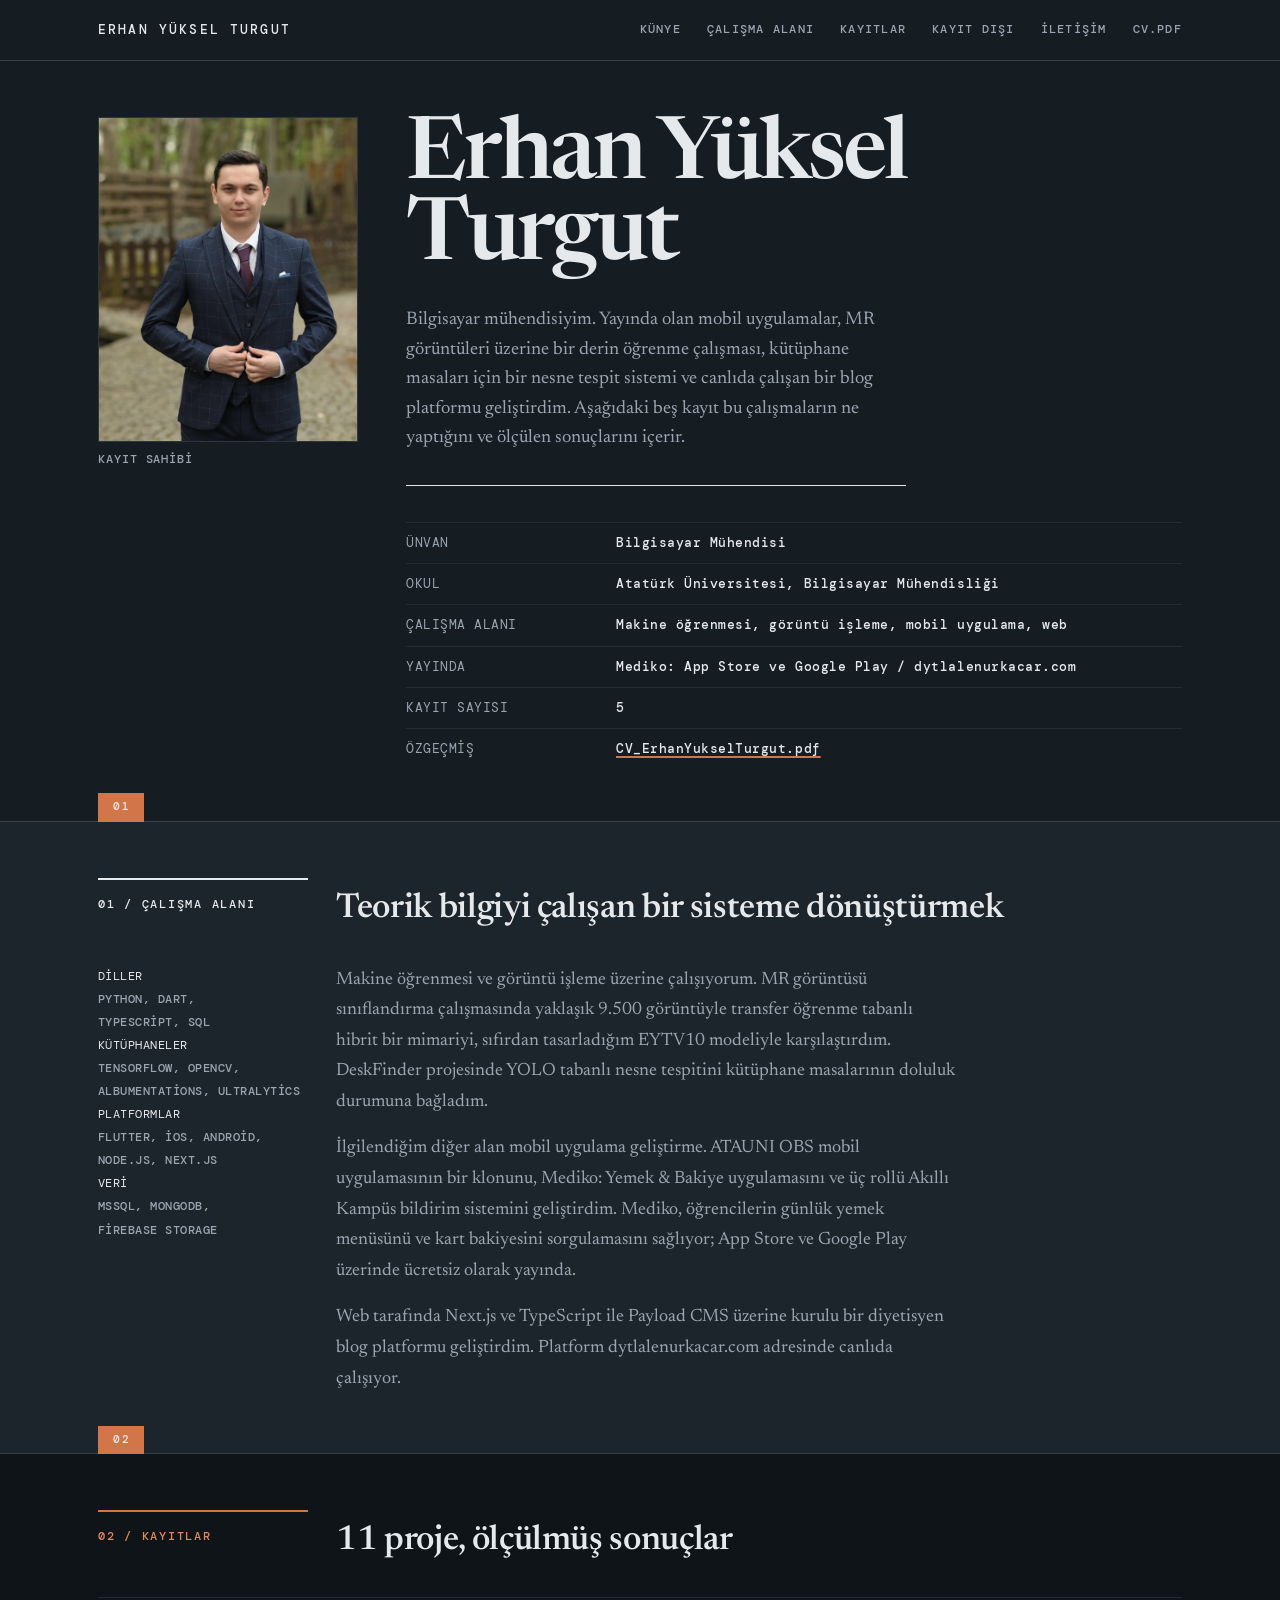
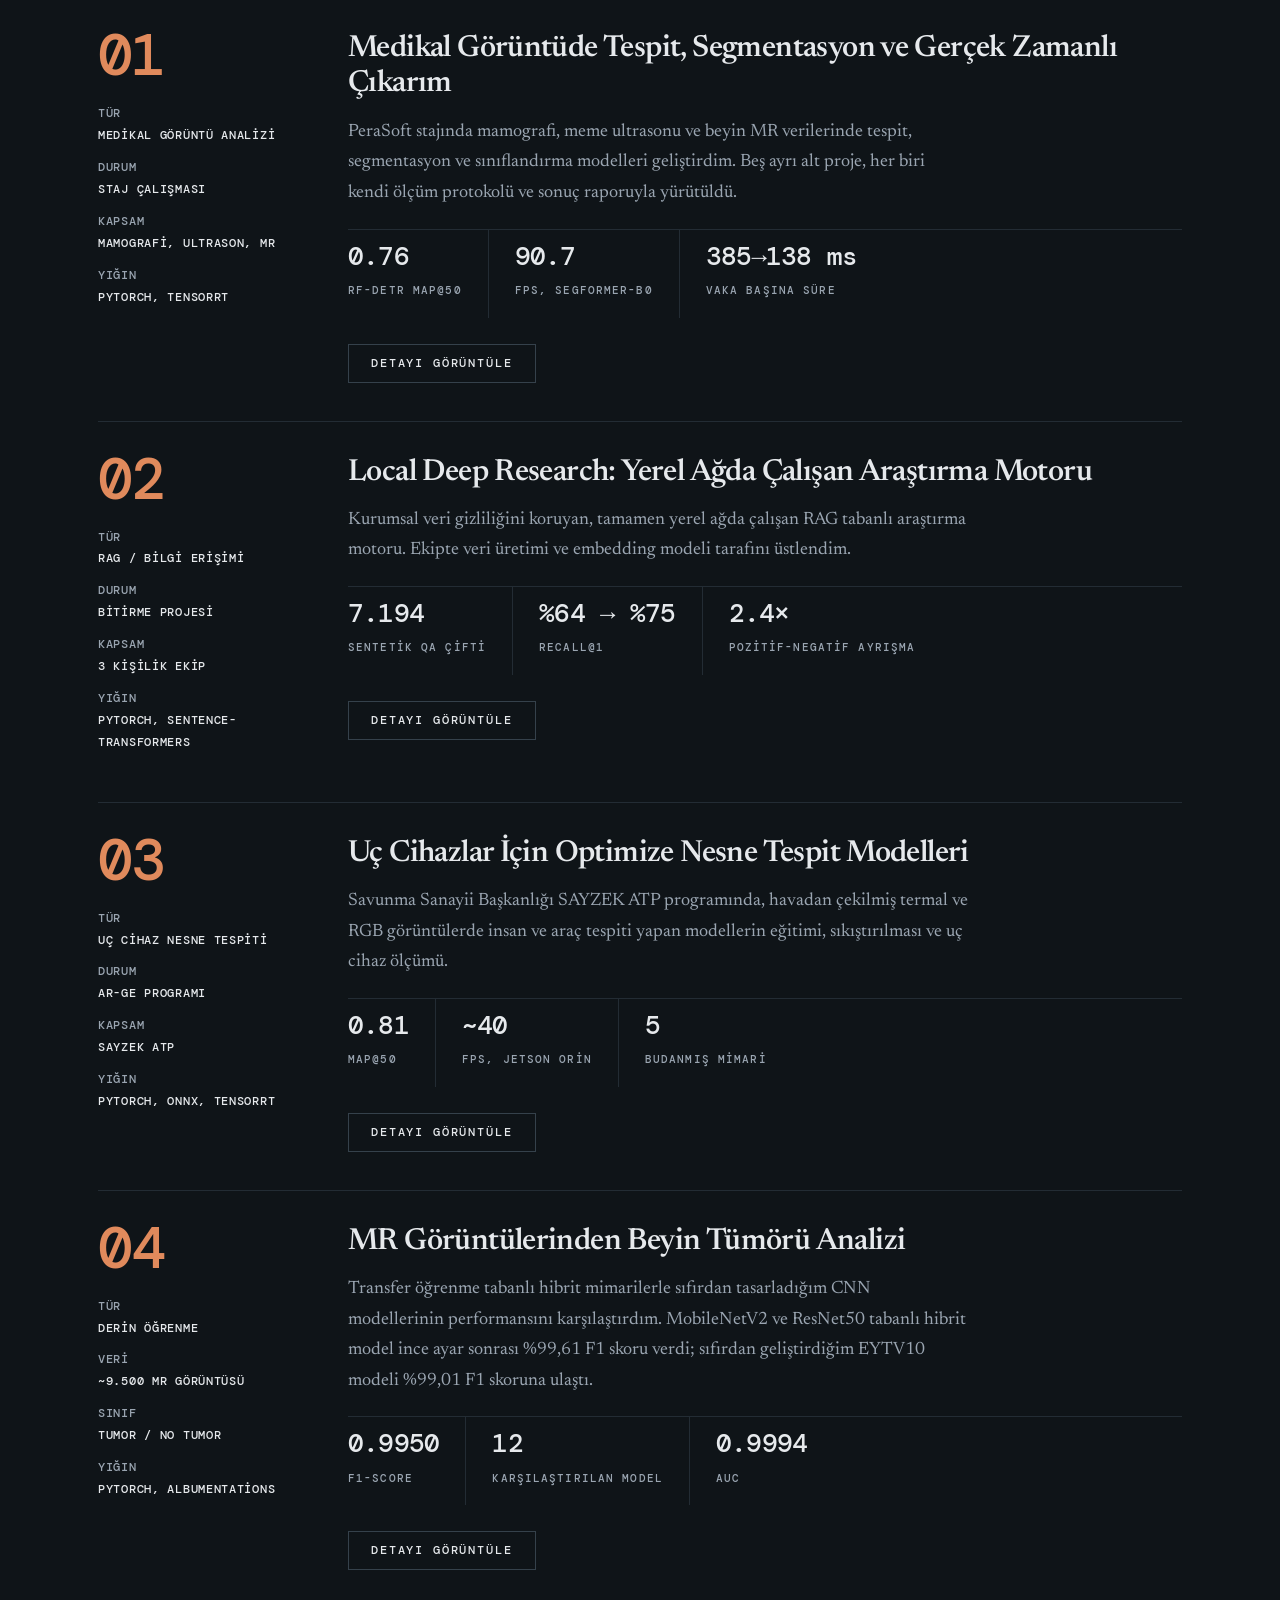
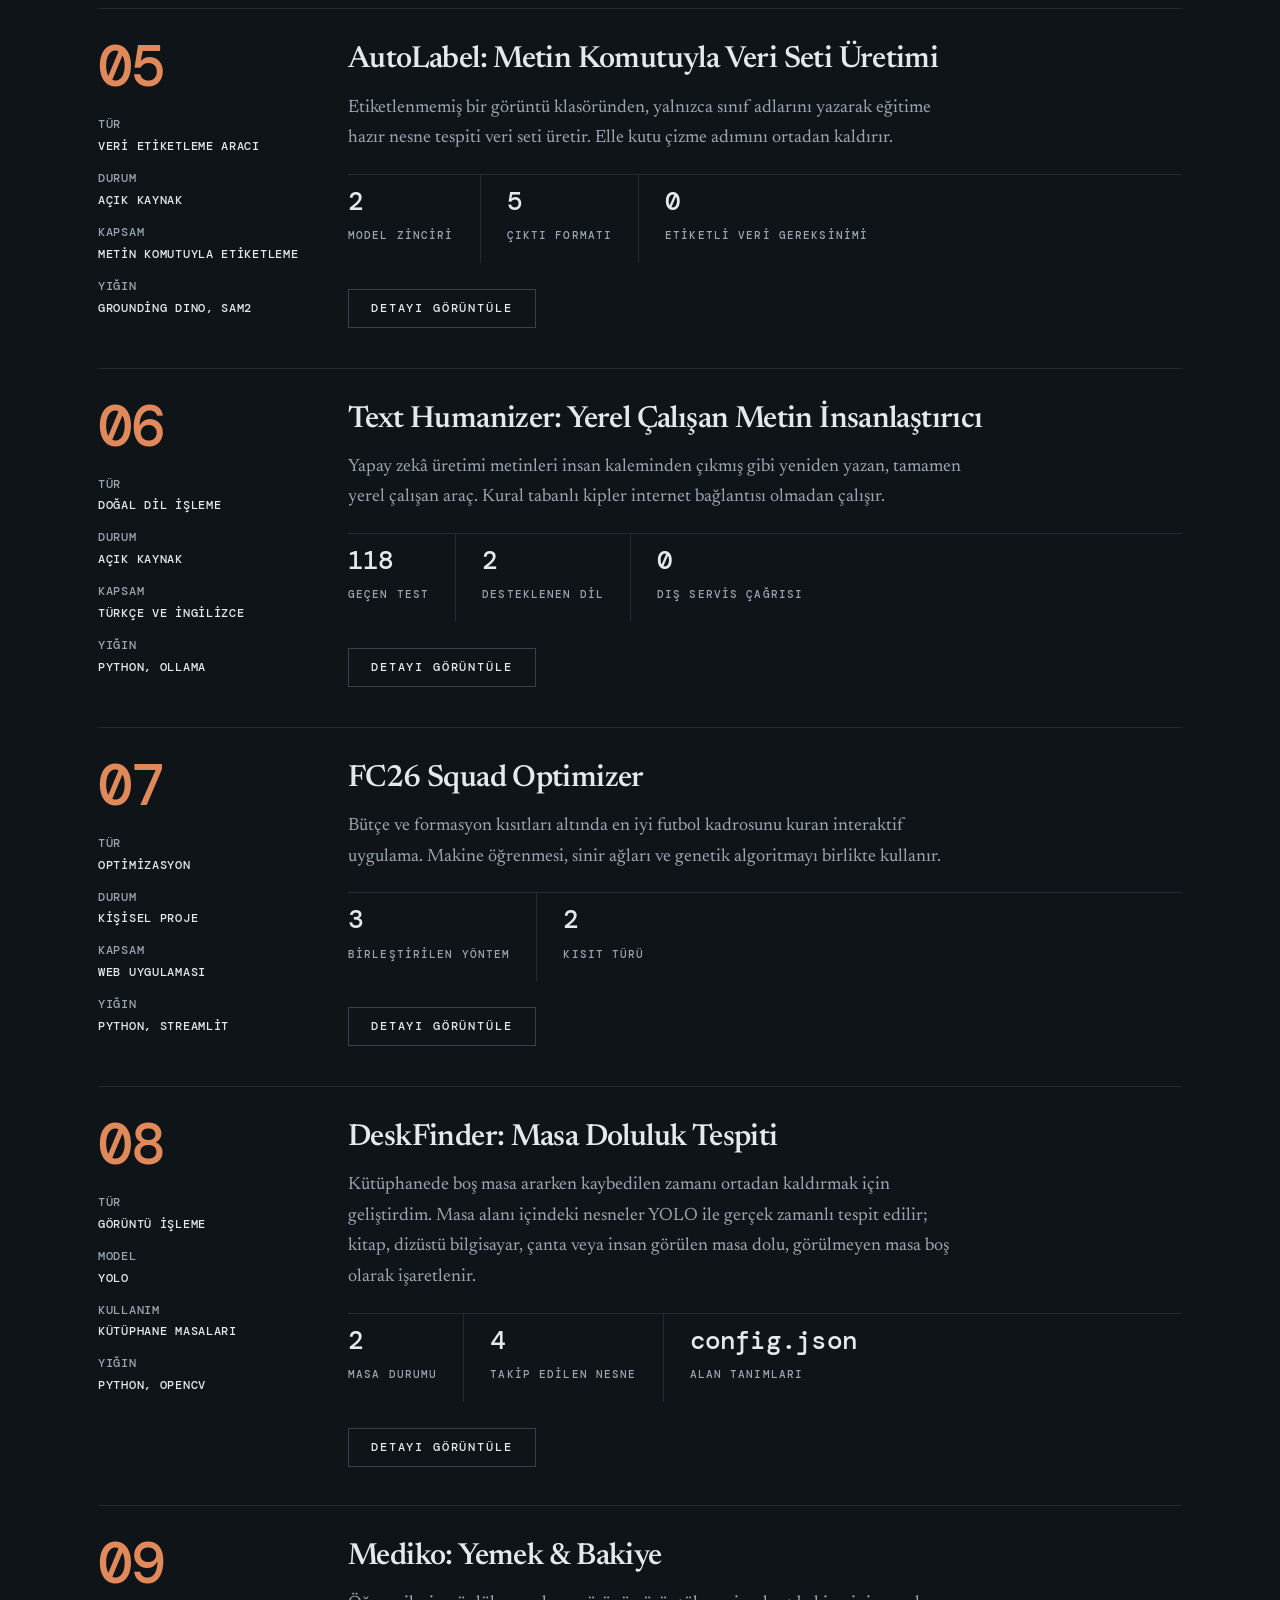
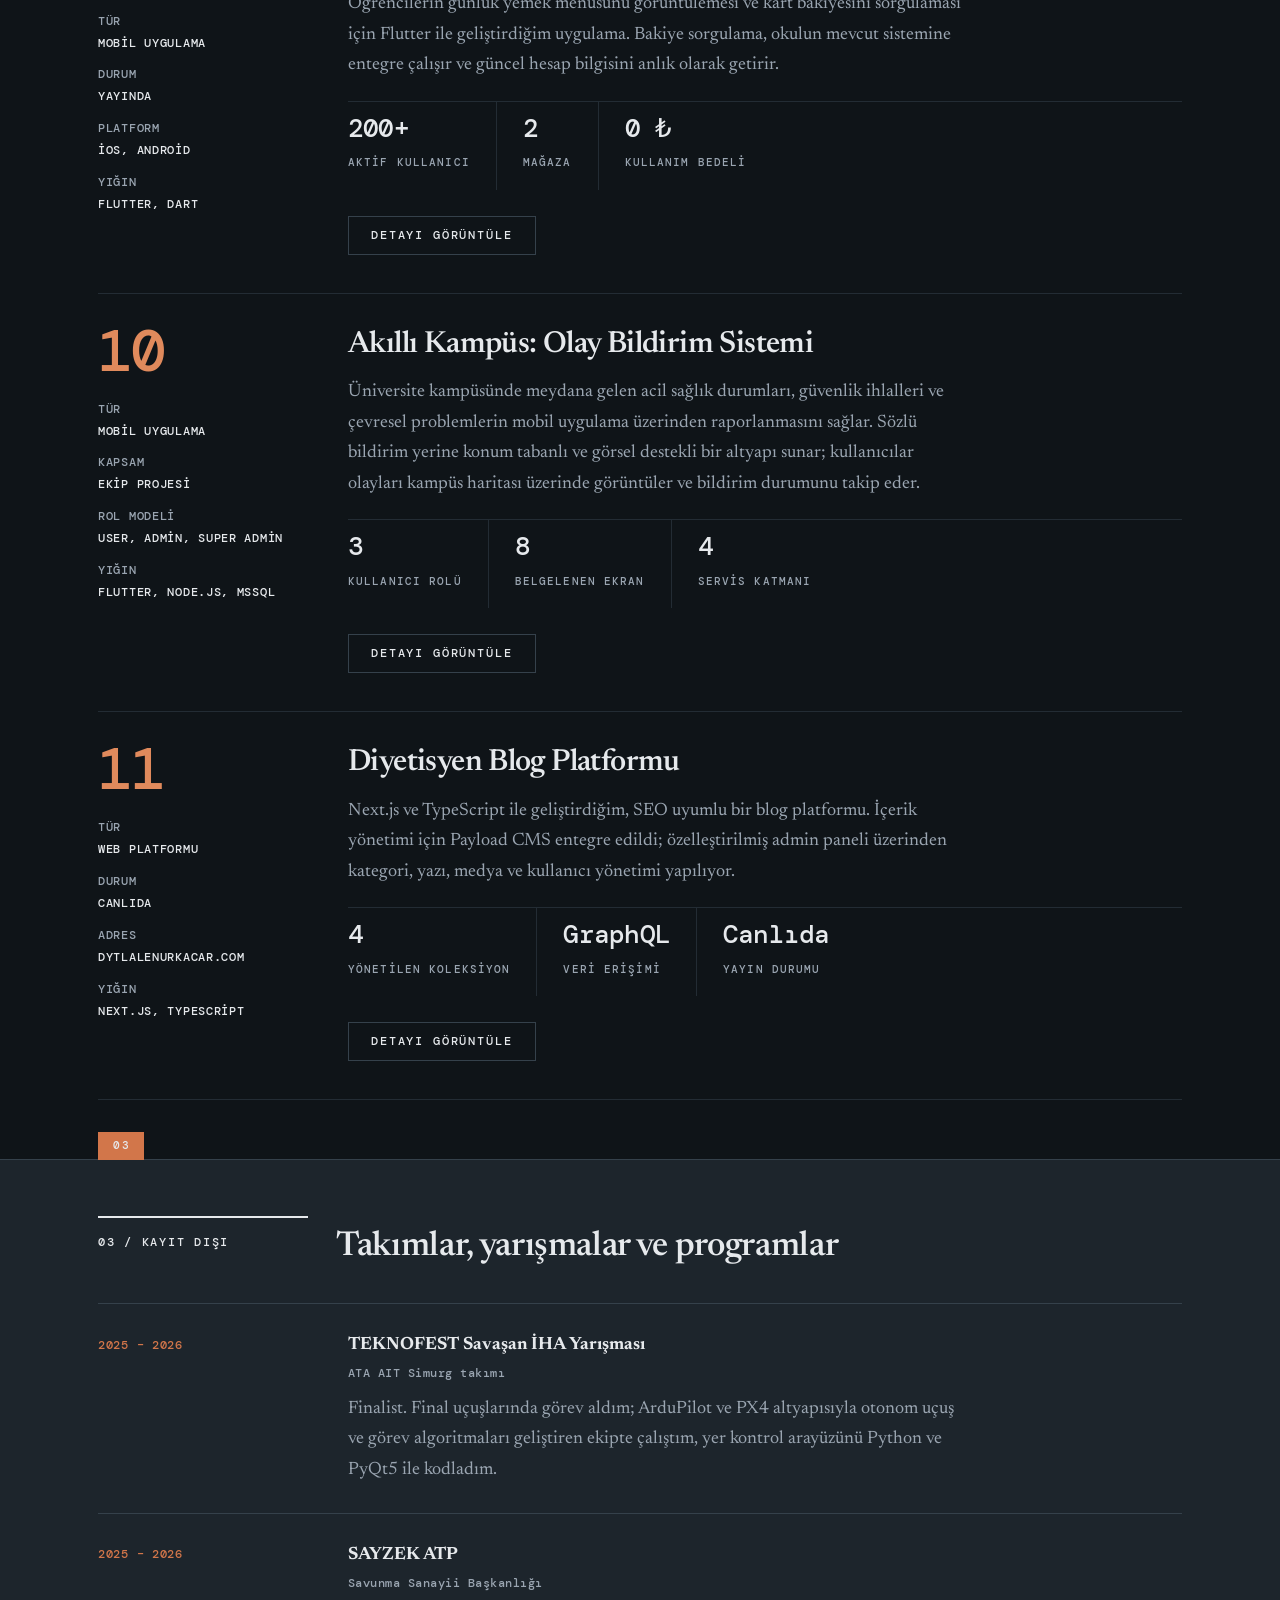
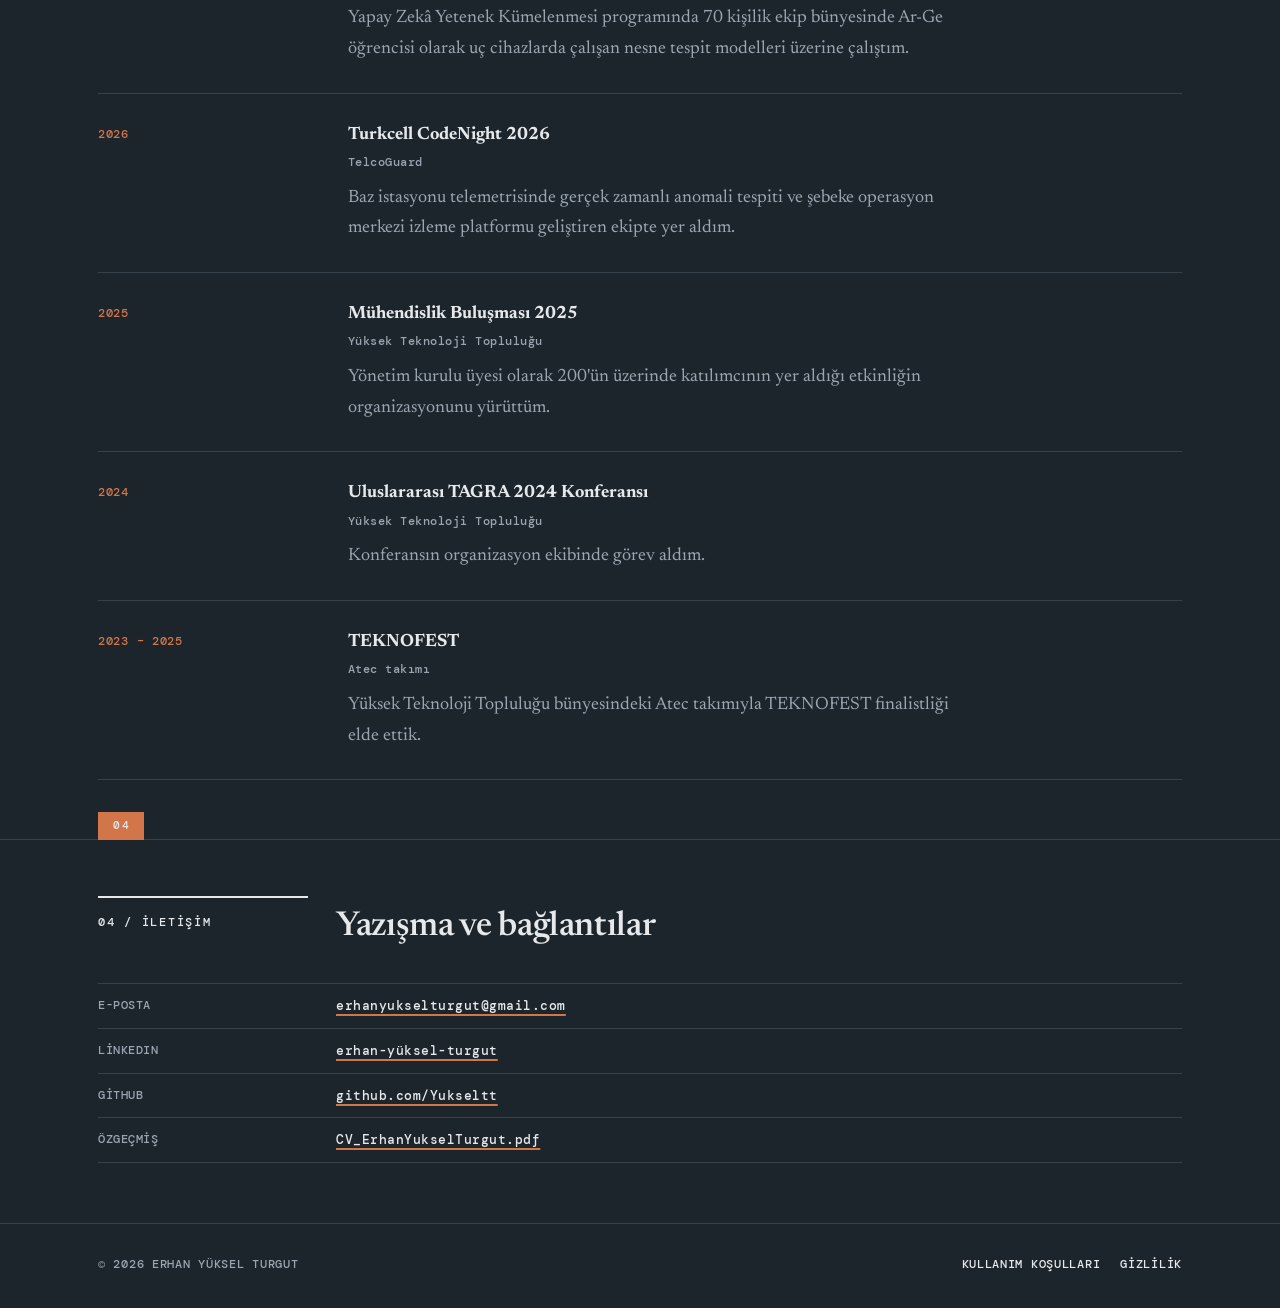
==== commit ea41f81c: "Palet koyu temaya cevrildi: Murekkep + Bakir Yuzey ve metin rolleri ayrildi: sayfa zemini --zemin, t" ====
--- a/index.html
+++ b/index.html
@@ -12,7 +12,7 @@
     <meta name="author" content="Erhan Yüksel Turgut">
     <meta name="keywords"
         content="Erhan Yüksel Turgut, Bilgisayar Mühendisi, Makine Öğrenmesi, Derin Öğrenme, Görüntü İşleme, Flutter, Python, Portföy">
-    <meta name="theme-color" content="#f1efe9">
+    <meta name="theme-color" content="#0f1418">
     <link rel="canonical" href="https://www.erhanyukselturgut.com/">
 
     <!-- Open Graph (LinkedIn / WhatsApp / Facebook önizlemesi) -->
@@ -1137,14 +1137,14 @@
                      Görseli images/ klasörüne koyup src yolunu güncelleyin.
                      Doğrulama bağlantısı yoksa <a> satırını silin.
 
-                <article class="belge belirir">
+                <article class="sertifika belirir">
                     <figure>
                         <img src="images/sertifika_ORNEK.jpg" alt="SERTİFİKA ADI belgesi"
                             data-buyut data-alt="SERTİFİKA ADI" loading="lazy">
                     </figure>
                     <div>
                         <h3>SERTİFİKA ADI</h3>
-                        <p class="belge-veren">VEREN KURUM — TARİH</p>
+                        <p class="sertifika-veren">VEREN KURUM — TARİH</p>
                         <a href="DOĞRULAMA_BAĞLANTISI" target="_blank" rel="noopener">Doğrula</a>
                     </div>
                 </article>
--- a/style.css
+++ b/style.css
@@ -8,23 +8,25 @@
 /* Palet: Calcite
    #DDDCDB nötr / #FD7B41 ana renk / #EDBF9B yumuşak yüzey / #3C4044 mürekkep */
 :root {
-    /* Nötr aile: tek bir gri aile, açıktan koyuya */
-    --kagit:         #f0efee;
-    --kagit-bant:    #dddcdb;
-    --kagit-koyu:    #c9c8c6;
-    --cizgi:         #b7b6b4;
-    --cizgi-ince:    #cfcecc;
-    --cizgi-koyu:    #565b60;
-    --murekkep:      #3c4044;
-    --murekkep-orta: #4b5055;
-
-    /* Ana renk: saf hâli blok ve büyük rakamlarda,
-       koyu varyantı küçük metin ve bağlantılarda */
-    --kiremit:       #fd7b41;
-    --kiremit-koyu:  #a44618;
-
-    /* Ana rengin yumuşak yüzeyi */
-    --seftali:       #edbf9b;
+    /* Nötr aile: derin mürekkep zeminden buz beyazı metne */
+    --zemin:         #0f1418;   /* sayfa yüzeyi */
+    --bant:          #1d252c;   /* ters bant: koyu bölümler, altbilgi */
+    --kagit:         #e6e9ec;   /* birincil açık mürekkep */
+    --kagit-bant:    #151c22;   /* üst bant, yükseltilmiş yüzey */
+    --kagit-koyu:    #9aa5b1;   /* ikincil metin */
+    --cizgi:         #2c3640;
+    --cizgi-ince:    #232c34;
+    --cizgi-koyu:    #35414b;
+    --murekkep:      #e6e9ec;   /* gövde metni */
+    --murekkep-orta: #9aa5b1;   /* ikincil gövde metni */
+
+    /* Ana renk: bakır. Koyu zeminde okunur kalması için açık varyant
+       küçük metin ve bağlantılarda kullanılır. */
+    --kiremit:       #d2764a;
+    --kiremit-koyu:  #e08a5c;
+
+    /* Kayıt üzerine gelince hafif yükselen yüzey */
+    --seftali:       #161c22;
 
     /* Tek yarıçap: keskin köşe */
     --radius: 0px;
@@ -48,7 +50,7 @@
 }
 
 body {
-    background: var(--kagit);
+    background: var(--zemin);
     color: var(--murekkep-orta);
     font-family: 'Newsreader', Georgia, 'Times New Roman', serif;
     font-optical-sizing: auto;
@@ -88,7 +90,7 @@
     top: 0;
     z-index: 100;
     background: var(--kagit-bant);
-    border-bottom: 1px solid var(--murekkep);
+    border-bottom: 1px solid var(--cizgi-koyu);
 }
 
 header .sayfa {
@@ -154,7 +156,7 @@
     right: 0;
     bottom: 0;
     height: 1px;
-    background: var(--murekkep);
+    background: var(--cizgi-koyu);
     pointer-events: none;
 }
 
@@ -279,7 +281,7 @@
 
 /* Zemin ritmi: açık yüzey, bir ters bant, sonra yeniden açık yüzey */
 .bolum-koyu {
-    background: var(--murekkep);
+    background: var(--bant);
     color: var(--kagit-koyu);
 }
 
@@ -298,7 +300,7 @@
 }
 
 .bolum-koyu::after {
-    background: var(--murekkep);
+    background: var(--cizgi-koyu);
 }
 
 .bolum-koyu a {
@@ -478,10 +480,10 @@
 .kayit-ac {
     display: inline-block;
     margin-top: 22px;
-    background: var(--murekkep);
-    border: 1px solid var(--murekkep);
+    background: transparent;
+    border: 1px solid var(--cizgi-koyu);
     border-radius: var(--radius);
-    color: var(--kagit);
+    color: var(--murekkep);
     font-family: 'DM Mono', 'IBM Plex Mono', monospace;
     font-weight: 500;
     font-size: 0.72rem;
@@ -495,7 +497,7 @@
 .kayit-ac:hover {
     background: var(--kiremit);
     border-color: var(--kiremit);
-    color: var(--murekkep);
+    color: var(--zemin);
 }
 
 .kayit-ac[aria-expanded="true"] {
@@ -545,7 +547,7 @@
     width: 100%;
     border: 1px solid var(--cizgi);
     border-radius: var(--radius);
-    background: var(--kagit-koyu);
+    background: var(--bant);
     cursor: zoom-in;
 }
 
@@ -595,7 +597,7 @@
 }
 
 footer {
-    background: var(--murekkep);
+    background: var(--bant);
     border-top: 1px solid var(--cizgi-koyu);
     padding: 30px 0 34px;
     font-family: 'DM Mono', 'IBM Plex Mono', monospace;
@@ -628,7 +630,7 @@
     position: fixed;
     inset: 0;
     z-index: 500;
-    background: rgba(27, 24, 21, 0.94);
+    background: rgba(8, 11, 14, 0.95);
     padding: 64px 28px;
 }
 
@@ -862,12 +864,12 @@
 }
 
 /* Belgeler: sertifika kayıtları */
-.belgeler {
+.sertifikalar {
     border-top: 1px solid var(--cizgi-ince);
     margin-top: 46px;
 }
 
-.belge {
+.sertifika {
     border-bottom: 1px solid var(--cizgi-ince);
     padding: 22px 0 24px;
     display: grid;
@@ -876,25 +878,25 @@
     align-items: start;
 }
 
-.belge figure {
+.sertifika figure {
     margin: 0;
     border: 1px solid var(--cizgi-ince);
     background: var(--kagit-bant);
 }
 
-.belge figure img {
+.sertifika figure img {
     display: block;
     width: 100%;
     height: auto;
     cursor: zoom-in;
 }
 
-.belge h3 {
+.sertifika h3 {
     font-size: 1.05rem;
     margin-bottom: 4px;
 }
 
-.belge-veren {
+.sertifika-veren {
     font-family: 'DM Mono', 'IBM Plex Mono', monospace;
     font-size: 0.76rem;
     letter-spacing: 0.04em;
@@ -904,7 +906,7 @@
 
 @media (max-width: 760px) {
     .olay,
-    .belge {
+    .sertifika {
         grid-template-columns: 1fr;
         gap: 12px;
     }
@@ -917,13 +919,13 @@
 /* Kayıt Dışı koyu zeminde: çizgi ve metin renkleri ters çevrilir */
 .bolum-koyu .olaylar,
 .bolum-koyu .olay,
-.bolum-koyu .belgeler,
-.bolum-koyu .belge {
+.bolum-koyu .sertifikalar,
+.bolum-koyu .sertifika {
     border-color: var(--cizgi-koyu);
 }
 
 .bolum-koyu .olay h3,
-.bolum-koyu .belge h3 {
+.bolum-koyu .sertifika h3 {
     color: var(--kagit);
 }
 
@@ -932,11 +934,11 @@
 }
 
 .bolum-koyu .olay-yer,
-.bolum-koyu .belge-veren {
+.bolum-koyu .sertifika-veren {
     color: var(--kagit-koyu);
 }
 
-.bolum-koyu .belge figure {
+.bolum-koyu .sertifika figure {
     border-color: var(--cizgi-koyu);
     background: var(--murekkep-orta);
 }
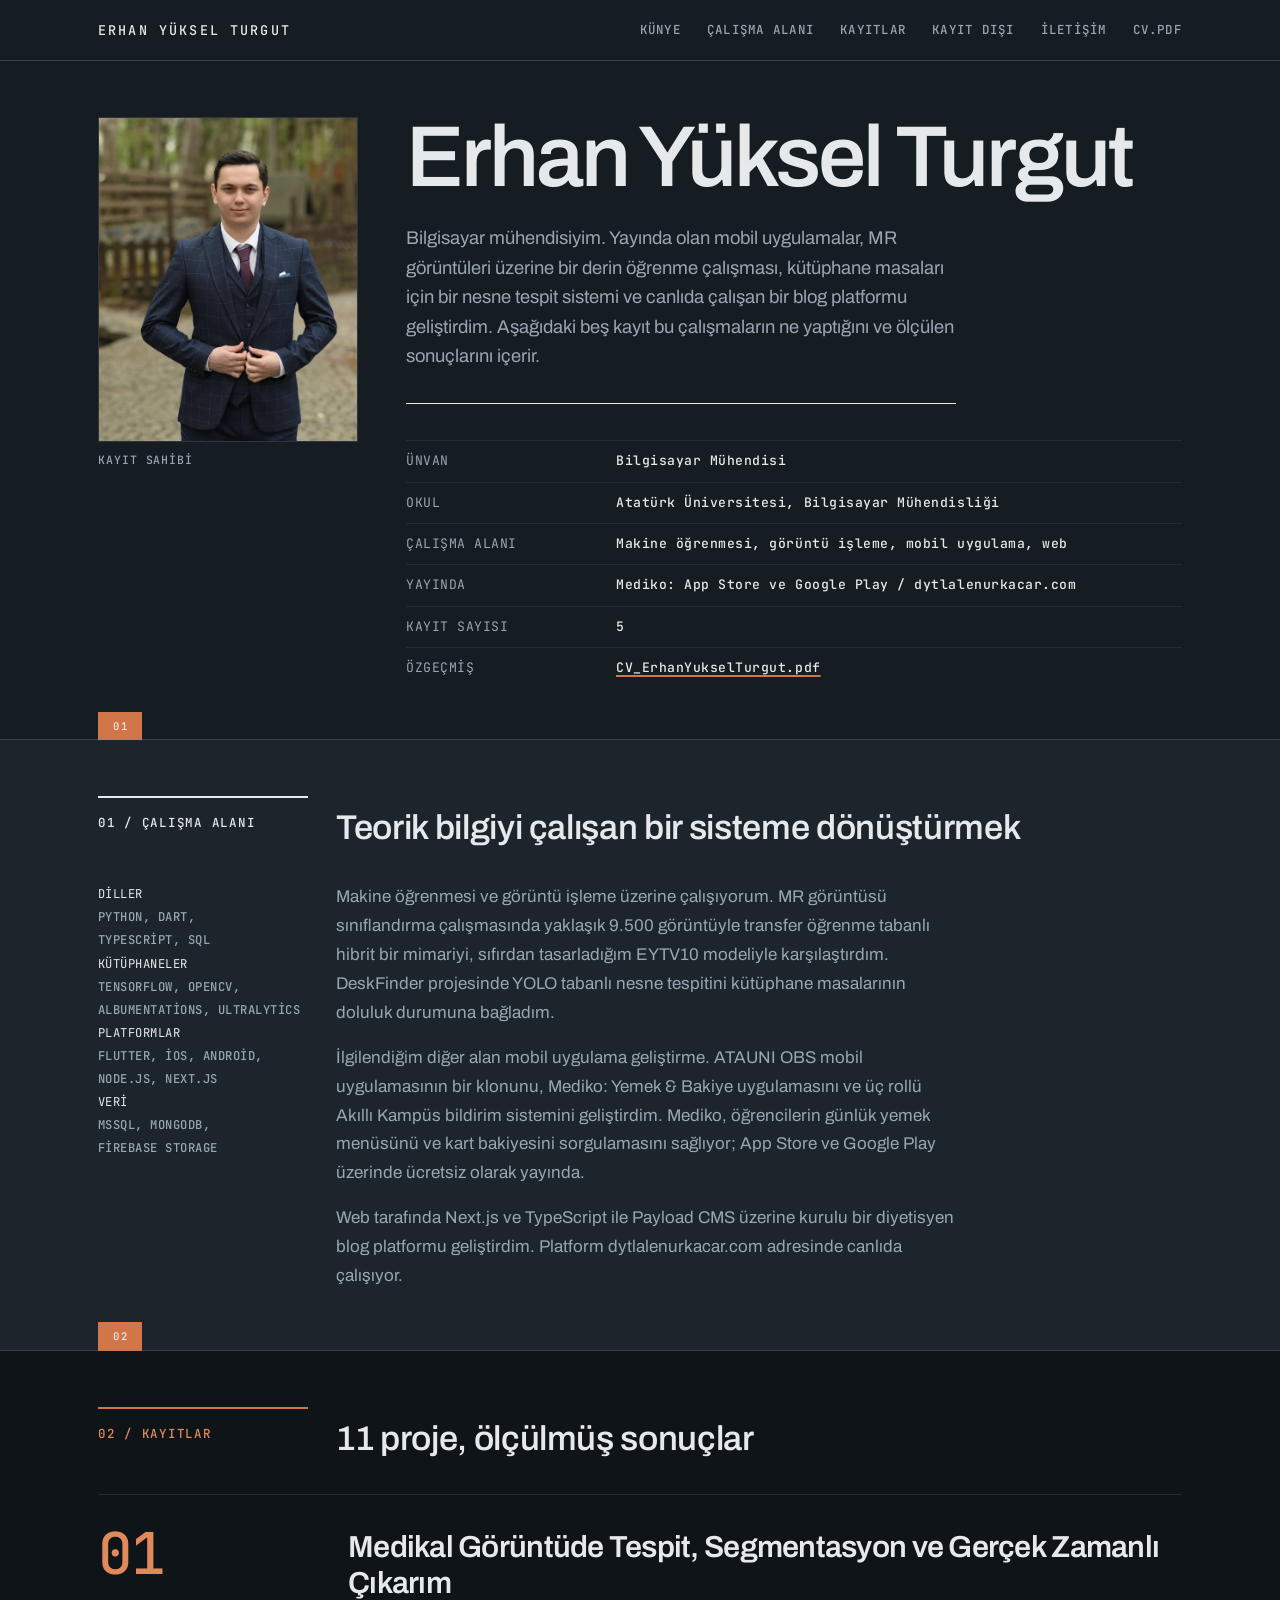
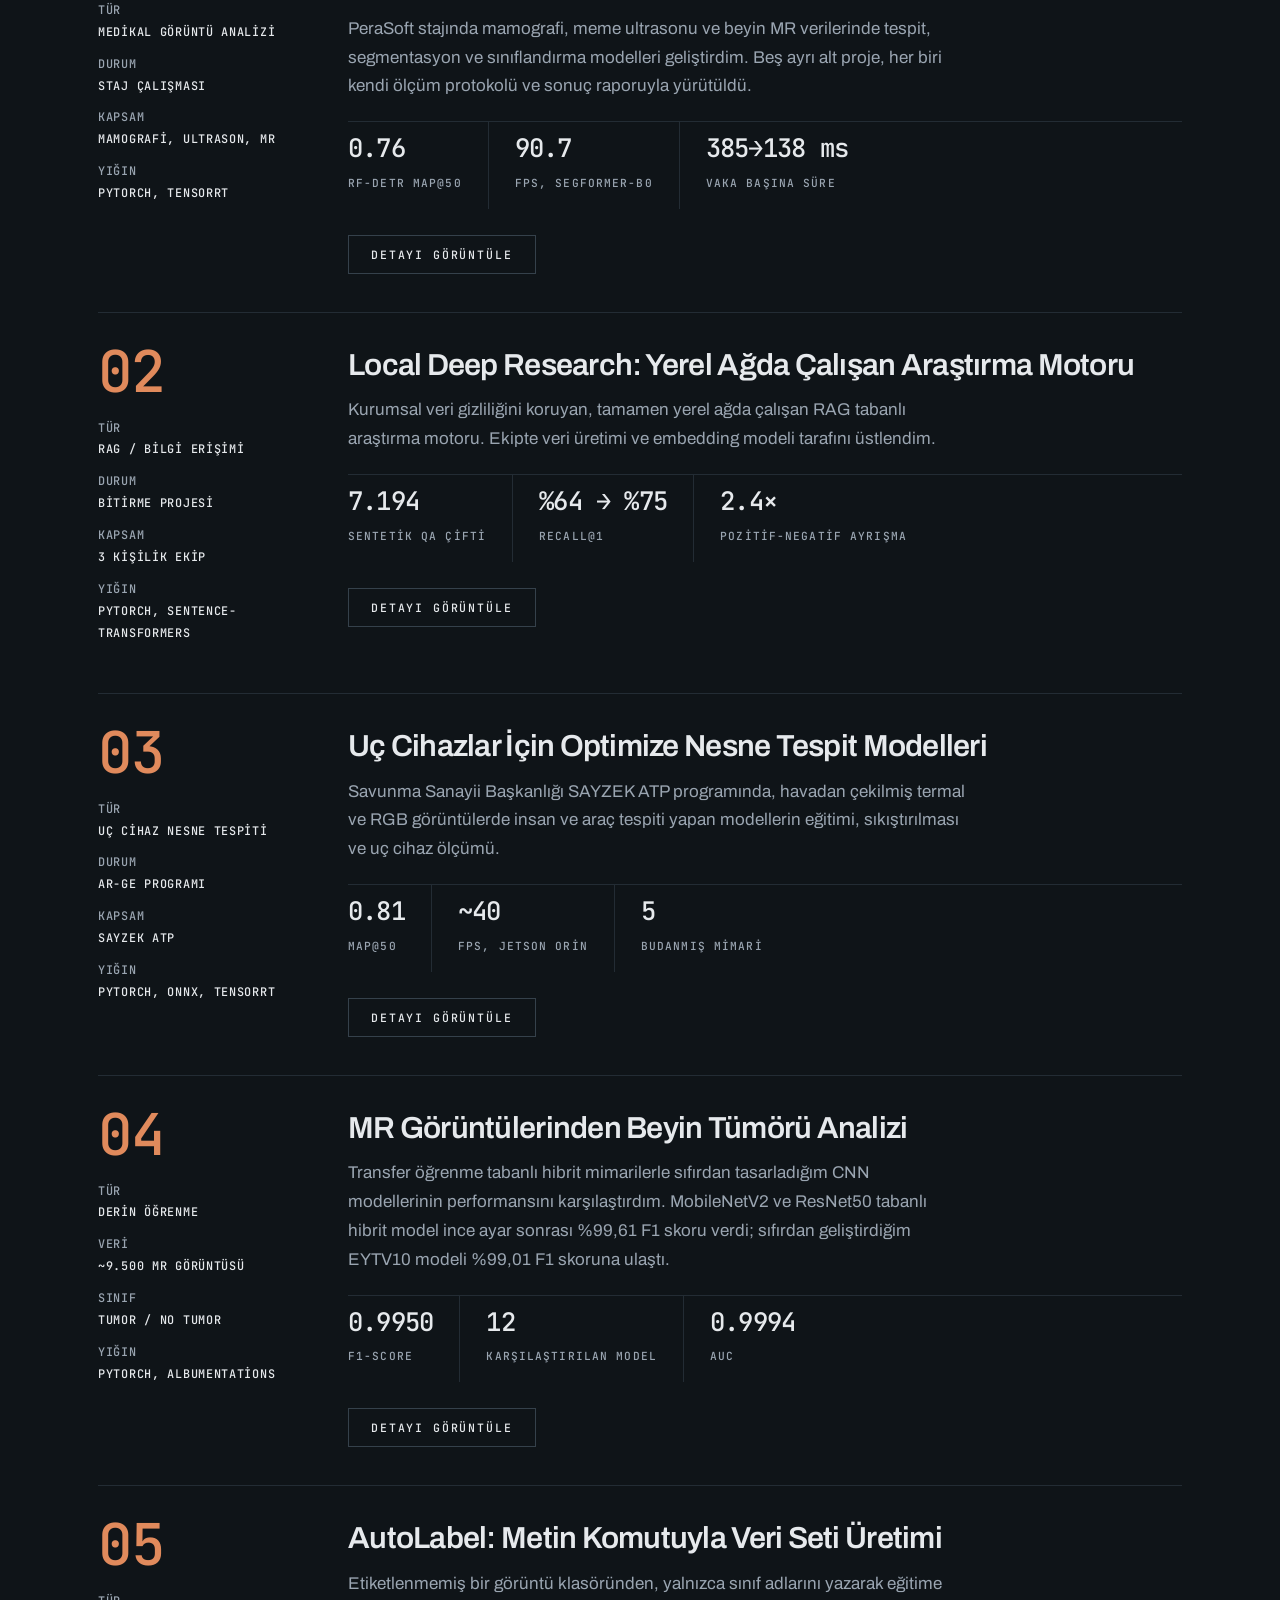
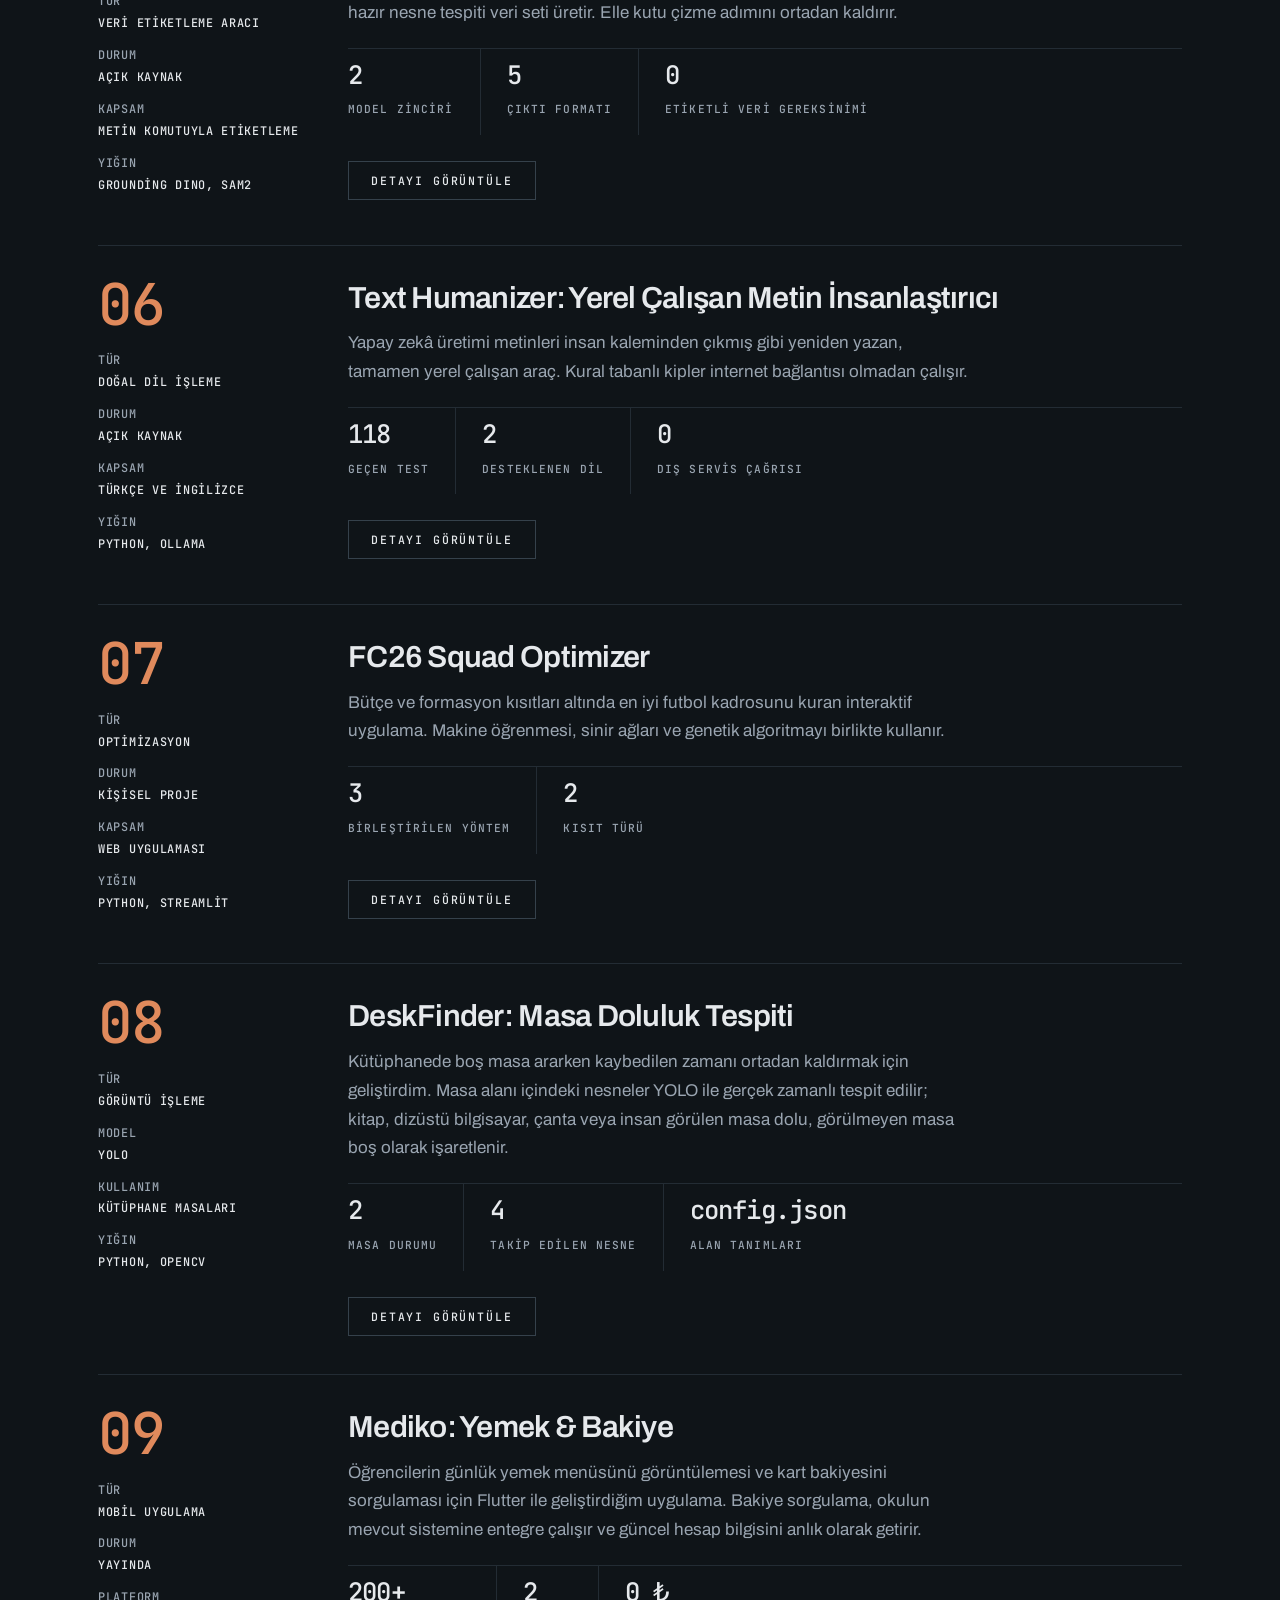
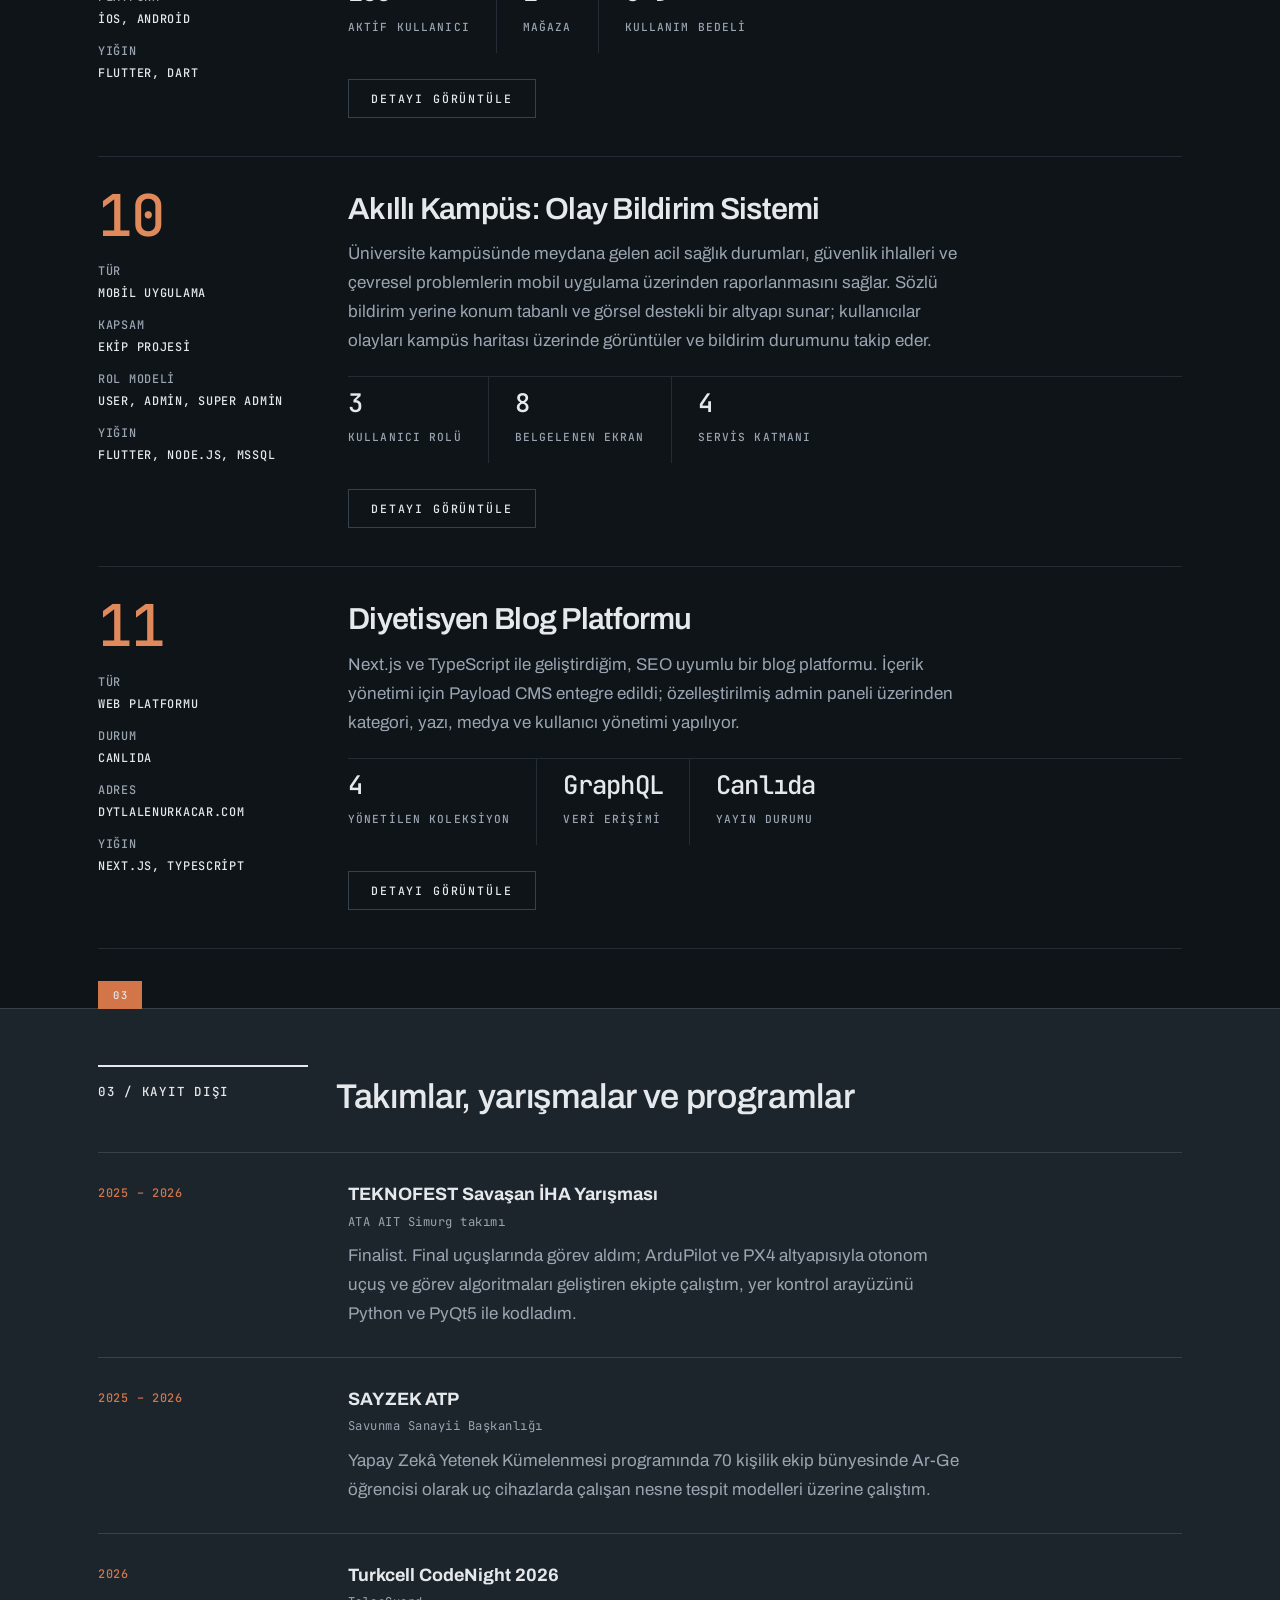
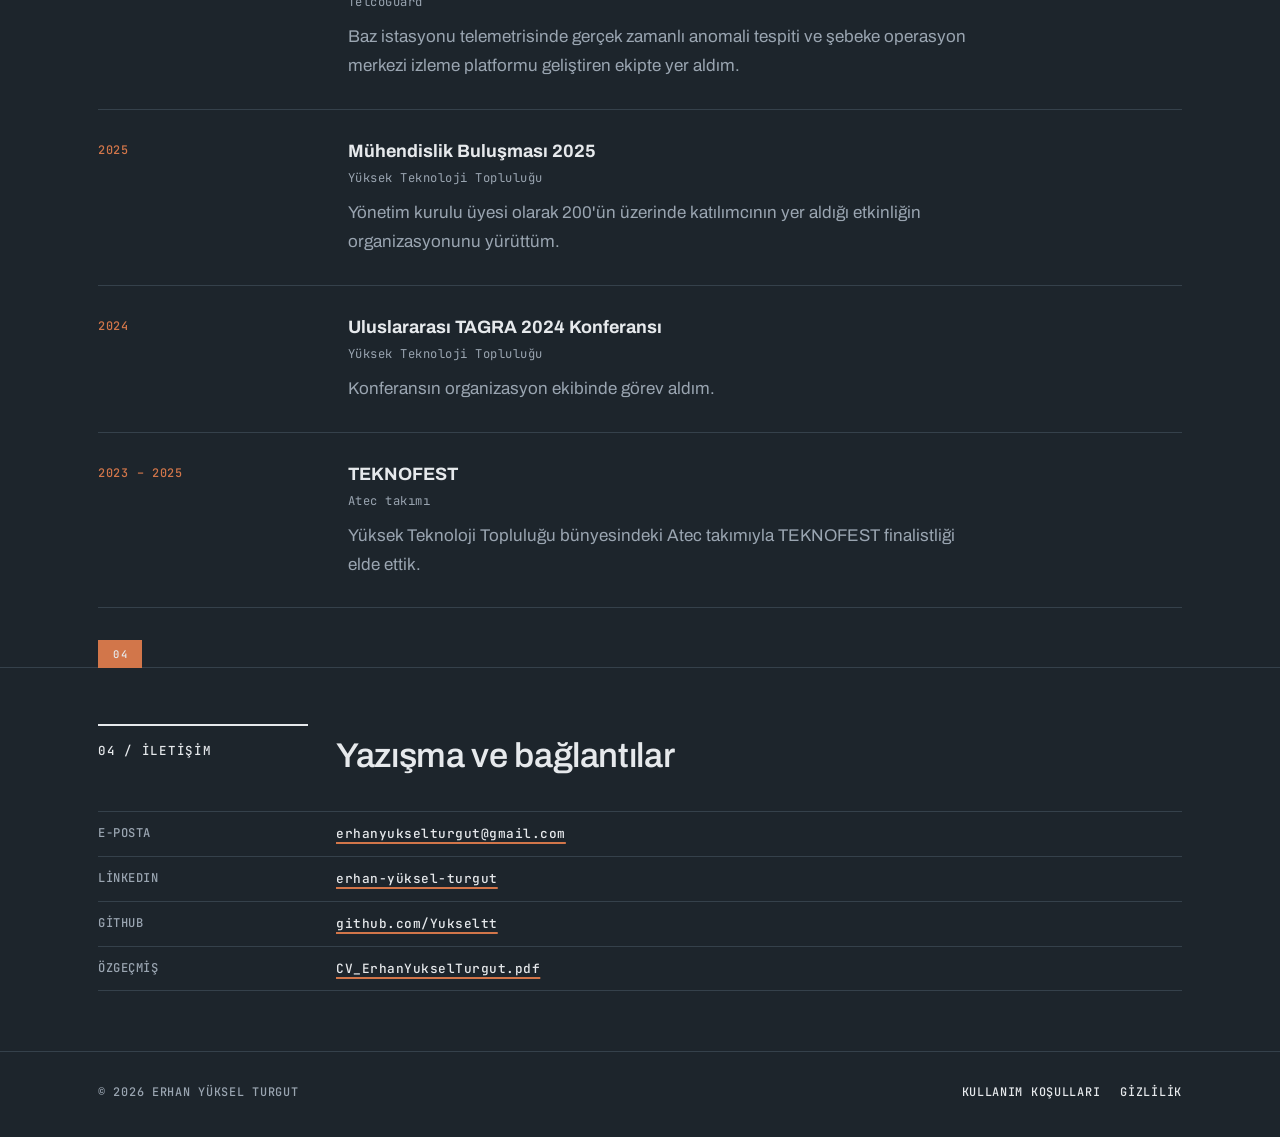
==== commit 1686c34d: "Tipografi degistirildi: Archivo + JetBrains Mono Newsreader serif govdeden Archivo groteske, DM Mono" ====
--- a/index.html
+++ b/index.html
@@ -35,7 +35,7 @@
     <link rel="preconnect" href="https://fonts.googleapis.com">
     <link rel="preconnect" href="https://fonts.gstatic.com" crossorigin>
     <link
-        href="https://fonts.googleapis.com/css2?family=Newsreader:ital,opsz,wght@0,6..72,300..700;1,6..72,300..600&family=DM+Mono:ital,wght@0,300;0,400;0,500;1,400&display=swap"
+        href="https://fonts.googleapis.com/css2?family=Archivo:ital,wght@0,300..700;1,300..600&family=JetBrains+Mono:ital,wght@0,300;0,400;0,500;1,400&display=swap"
         rel="stylesheet">
     <link rel="stylesheet" href="style.css">
 
--- a/style.css
+++ b/style.css
@@ -52,10 +52,9 @@
 body {
     background: var(--zemin);
     color: var(--murekkep-orta);
-    font-family: 'Newsreader', Georgia, 'Times New Roman', serif;
-    font-optical-sizing: auto;
-    font-size: 18px;
-    font-weight: 420;
+    font-family: 'Archivo', 'Helvetica Neue', Arial, sans-serif;
+    font-size: 17px;
+    font-weight: 400;
     line-height: 1.7;
 }
 
@@ -113,7 +112,7 @@
 }
 
 .kunye-ad {
-    font-family: 'DM Mono', 'IBM Plex Mono', monospace;
+    font-family: 'JetBrains Mono', 'IBM Plex Mono', monospace;
     font-weight: 500;
     font-size: 0.84rem;
     letter-spacing: 0.16em;
@@ -124,7 +123,7 @@
 nav ul {
     display: flex;
     gap: 26px;
-    font-family: 'DM Mono', 'IBM Plex Mono', monospace;
+    font-family: 'JetBrains Mono', 'IBM Plex Mono', monospace;
     font-weight: 500;
     font-size: 0.78rem;
     letter-spacing: 0.1em;
@@ -175,7 +174,7 @@
     z-index: 2;
     background: var(--kiremit);
     color: var(--murekkep);
-    font-family: 'DM Mono', 'IBM Plex Mono', monospace;
+    font-family: 'JetBrains Mono', 'IBM Plex Mono', monospace;
     font-weight: 500;
     font-size: 0.66rem;
     line-height: 1;
@@ -218,7 +217,7 @@
 }
 
 .portre-alt {
-    font-family: 'DM Mono', 'IBM Plex Mono', monospace;
+    font-family: 'JetBrains Mono', 'IBM Plex Mono', monospace;
     font-weight: 500;
     font-size: 0.72rem;
     letter-spacing: 0.08em;
@@ -248,7 +247,7 @@
 .kunye-tablo {
     width: 100%;
     border-collapse: collapse;
-    font-family: 'DM Mono', 'IBM Plex Mono', monospace;
+    font-family: 'JetBrains Mono', 'IBM Plex Mono', monospace;
     font-weight: 500;
     font-size: 0.82rem;
     letter-spacing: 0.04em;
@@ -328,7 +327,7 @@
 }
 
 .bolum-no {
-    font-family: 'DM Mono', 'IBM Plex Mono', monospace;
+    font-family: 'JetBrains Mono', 'IBM Plex Mono', monospace;
     font-weight: 500;
     font-size: 0.78rem;
     letter-spacing: 0.14em;
@@ -358,7 +357,7 @@
 }
 
 .yan-not {
-    font-family: 'DM Mono', 'IBM Plex Mono', monospace;
+    font-family: 'JetBrains Mono', 'IBM Plex Mono', monospace;
     font-weight: 500;
     font-size: 0.76rem;
     line-height: 1.9;
@@ -396,7 +395,7 @@
 }
 
 .ray {
-    font-family: 'DM Mono', 'IBM Plex Mono', monospace;
+    font-family: 'JetBrains Mono', 'IBM Plex Mono', monospace;
     font-weight: 500;
     font-size: 0.74rem;
     line-height: 1.85;
@@ -428,9 +427,9 @@
 
 .kayit h3 {
     font-size: clamp(1.45rem, 2.6vw, 1.9rem);
-    font-weight: 560;
-    line-height: 1.16;
-    letter-spacing: -0.02em;
+    font-weight: 600;
+    line-height: 1.18;
+    letter-spacing: -0.024em;
     color: var(--murekkep);
     margin-bottom: 14px;
 }
@@ -459,7 +458,7 @@
 
 .olcum .deger {
     display: block;
-    font-family: 'DM Mono', 'IBM Plex Mono', monospace;
+    font-family: 'JetBrains Mono', 'IBM Plex Mono', monospace;
     font-weight: 500;
     font-size: 1.6rem;
     line-height: 1.15;
@@ -469,7 +468,7 @@
 }
 
 .olcum .ad {
-    font-family: 'DM Mono', 'IBM Plex Mono', monospace;
+    font-family: 'JetBrains Mono', 'IBM Plex Mono', monospace;
     font-weight: 500;
     font-size: 0.7rem;
     letter-spacing: 0.1em;
@@ -484,7 +483,7 @@
     border: 1px solid var(--cizgi-koyu);
     border-radius: var(--radius);
     color: var(--murekkep);
-    font-family: 'DM Mono', 'IBM Plex Mono', monospace;
+    font-family: 'JetBrains Mono', 'IBM Plex Mono', monospace;
     font-weight: 500;
     font-size: 0.72rem;
     letter-spacing: 0.16em;
@@ -520,7 +519,7 @@
 }
 
 .etiketler {
-    font-family: 'DM Mono', 'IBM Plex Mono', monospace;
+    font-family: 'JetBrains Mono', 'IBM Plex Mono', monospace;
     font-weight: 500;
     font-size: 0.74rem;
     letter-spacing: 0.08em;
@@ -552,7 +551,7 @@
 }
 
 .plaka figcaption {
-    font-family: 'DM Mono', 'IBM Plex Mono', monospace;
+    font-family: 'JetBrains Mono', 'IBM Plex Mono', monospace;
     font-weight: 500;
     font-size: 0.7rem;
     letter-spacing: 0.07em;
@@ -566,7 +565,7 @@
     flex-wrap: wrap;
     gap: 22px;
     margin-top: 22px;
-    font-family: 'DM Mono', 'IBM Plex Mono', monospace;
+    font-family: 'JetBrains Mono', 'IBM Plex Mono', monospace;
     font-weight: 500;
     font-size: 0.78rem;
     letter-spacing: 0.06em;
@@ -575,7 +574,7 @@
 
 /* --- İLETİŞİM / ALT BANT --- */
 .iletisim-liste {
-    font-family: 'DM Mono', 'IBM Plex Mono', monospace;
+    font-family: 'JetBrains Mono', 'IBM Plex Mono', monospace;
     font-weight: 500;
     font-size: 0.8rem;
     letter-spacing: 0.04em;
@@ -600,7 +599,7 @@
     background: var(--bant);
     border-top: 1px solid var(--cizgi-koyu);
     padding: 30px 0 34px;
-    font-family: 'DM Mono', 'IBM Plex Mono', monospace;
+    font-family: 'JetBrains Mono', 'IBM Plex Mono', monospace;
     font-weight: 500;
     font-size: 0.74rem;
     letter-spacing: 0.06em;
@@ -650,7 +649,7 @@
 
 .buyutec-alt,
 .buyutec button {
-    font-family: 'DM Mono', 'IBM Plex Mono', monospace;
+    font-family: 'JetBrains Mono', 'IBM Plex Mono', monospace;
     font-weight: 500;
     font-size: 0.76rem;
     letter-spacing: 0.1em;
@@ -750,7 +749,7 @@
 }
 
 .belge .tarih {
-    font-family: 'DM Mono', 'IBM Plex Mono', monospace;
+    font-family: 'JetBrains Mono', 'IBM Plex Mono', monospace;
     font-weight: 500;
     font-size: 0.76rem;
     letter-spacing: 0.1em;
@@ -837,7 +836,7 @@
 }
 
 .olay-tarih {
-    font-family: 'DM Mono', 'IBM Plex Mono', monospace;
+    font-family: 'JetBrains Mono', 'IBM Plex Mono', monospace;
     font-weight: 500;
     font-size: 0.74rem;
     letter-spacing: 0.06em;
@@ -852,7 +851,7 @@
 }
 
 .olay-yer {
-    font-family: 'DM Mono', 'IBM Plex Mono', monospace;
+    font-family: 'JetBrains Mono', 'IBM Plex Mono', monospace;
     font-size: 0.76rem;
     letter-spacing: 0.04em;
     color: var(--murekkep-orta);
@@ -897,7 +896,7 @@
 }
 
 .sertifika-veren {
-    font-family: 'DM Mono', 'IBM Plex Mono', monospace;
+    font-family: 'JetBrains Mono', 'IBM Plex Mono', monospace;
     font-size: 0.76rem;
     letter-spacing: 0.04em;
     color: var(--murekkep-orta);
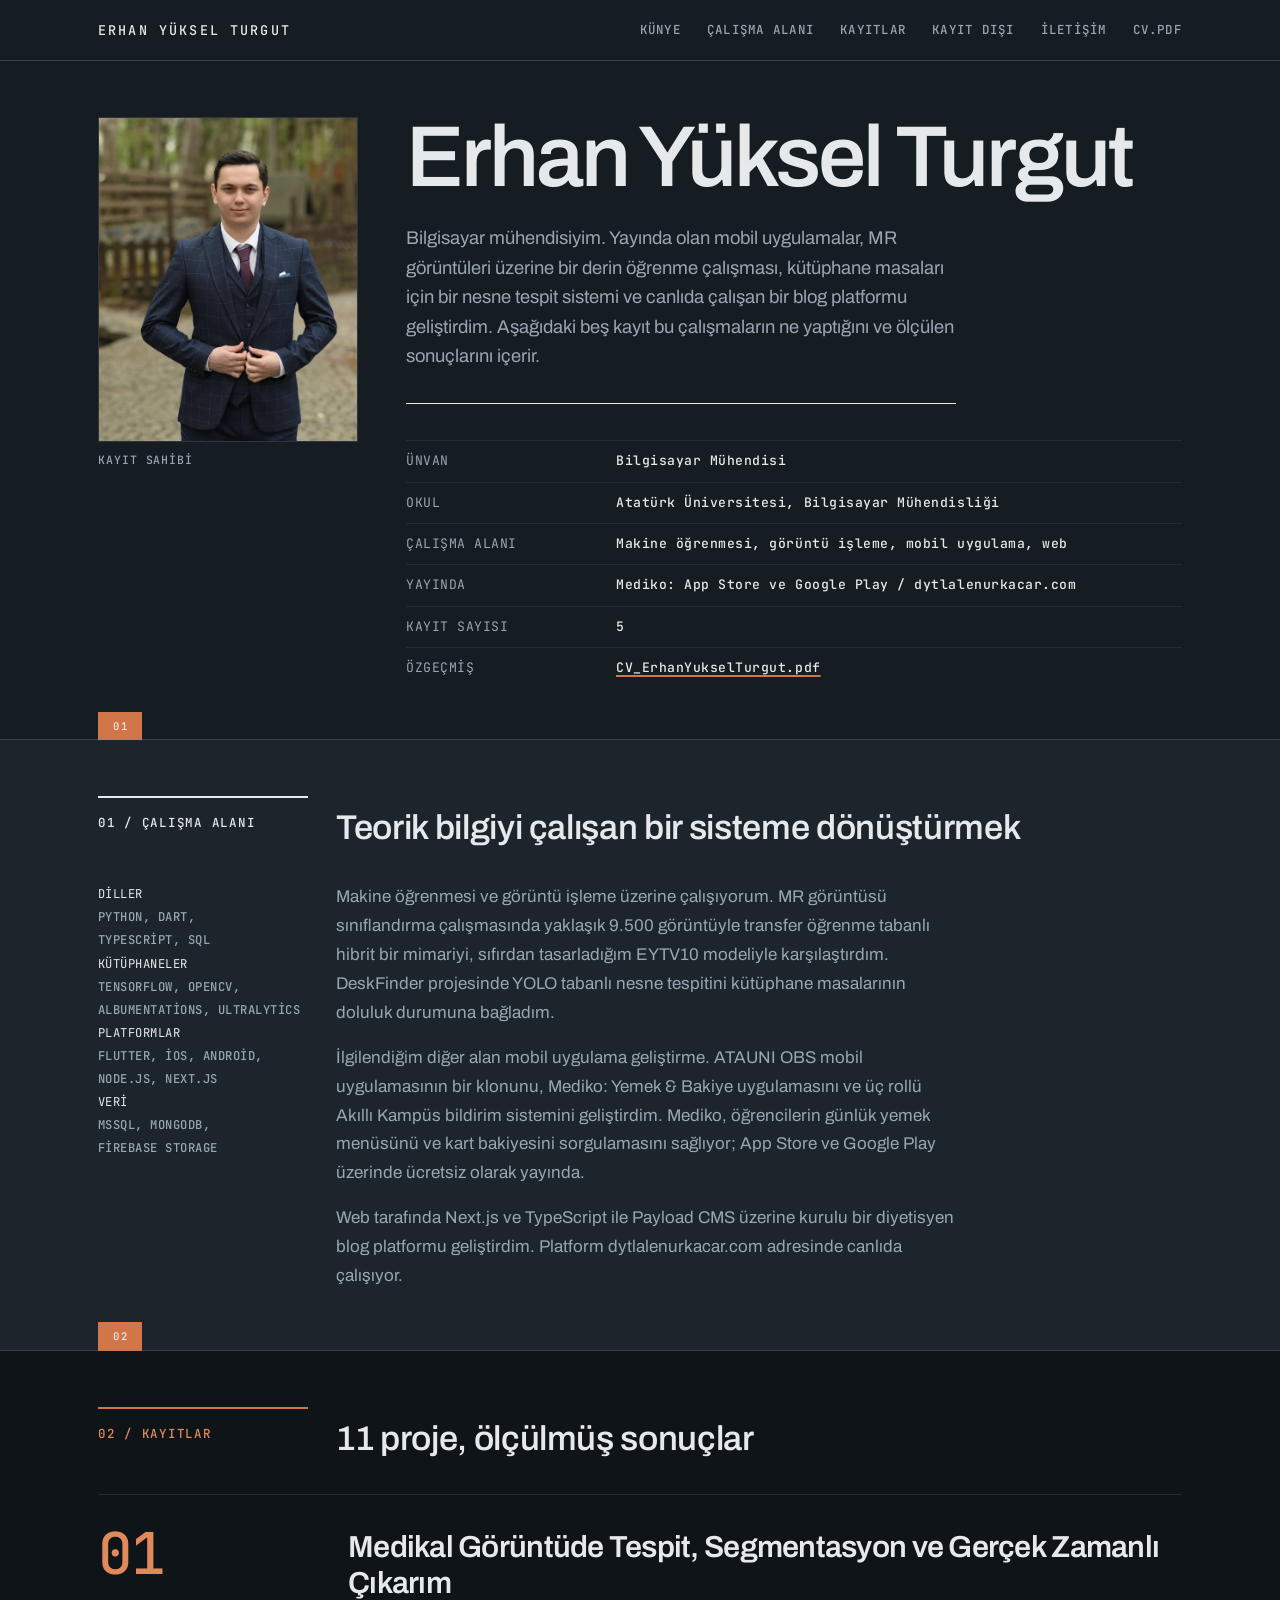
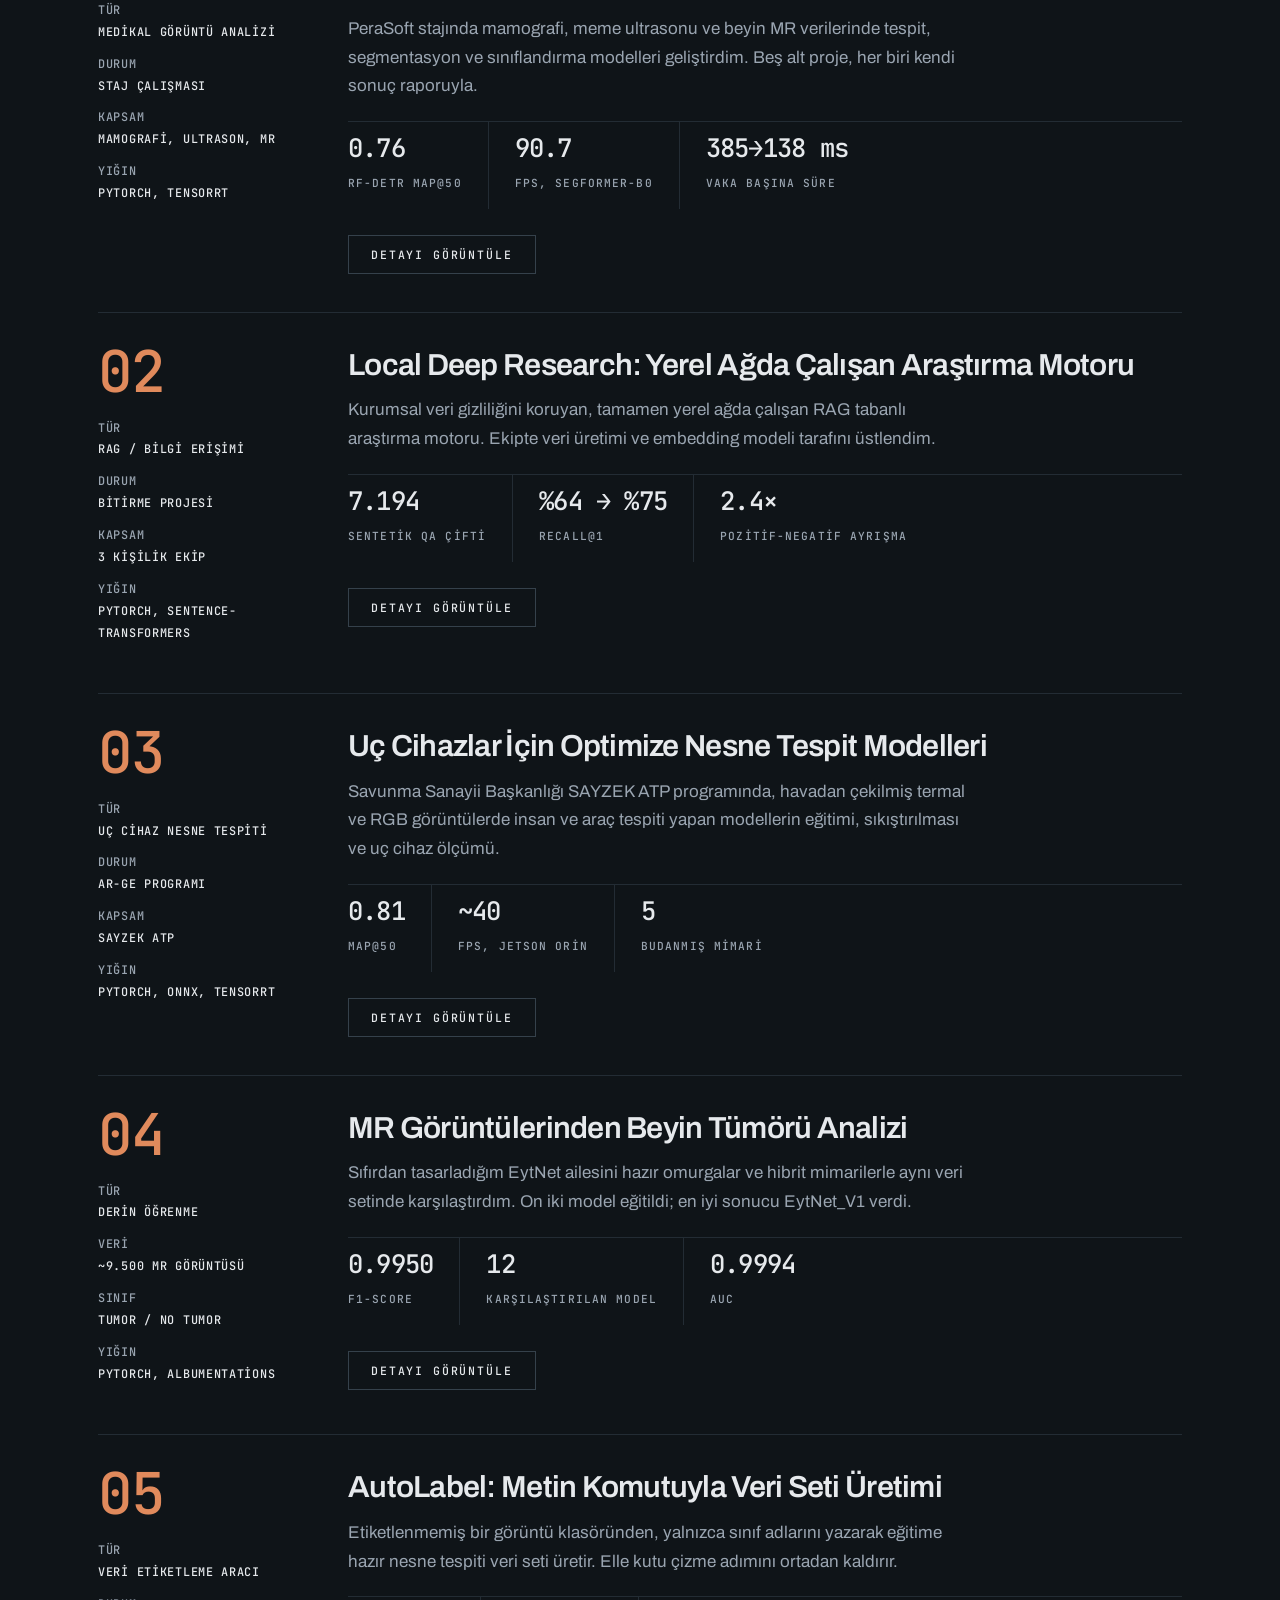
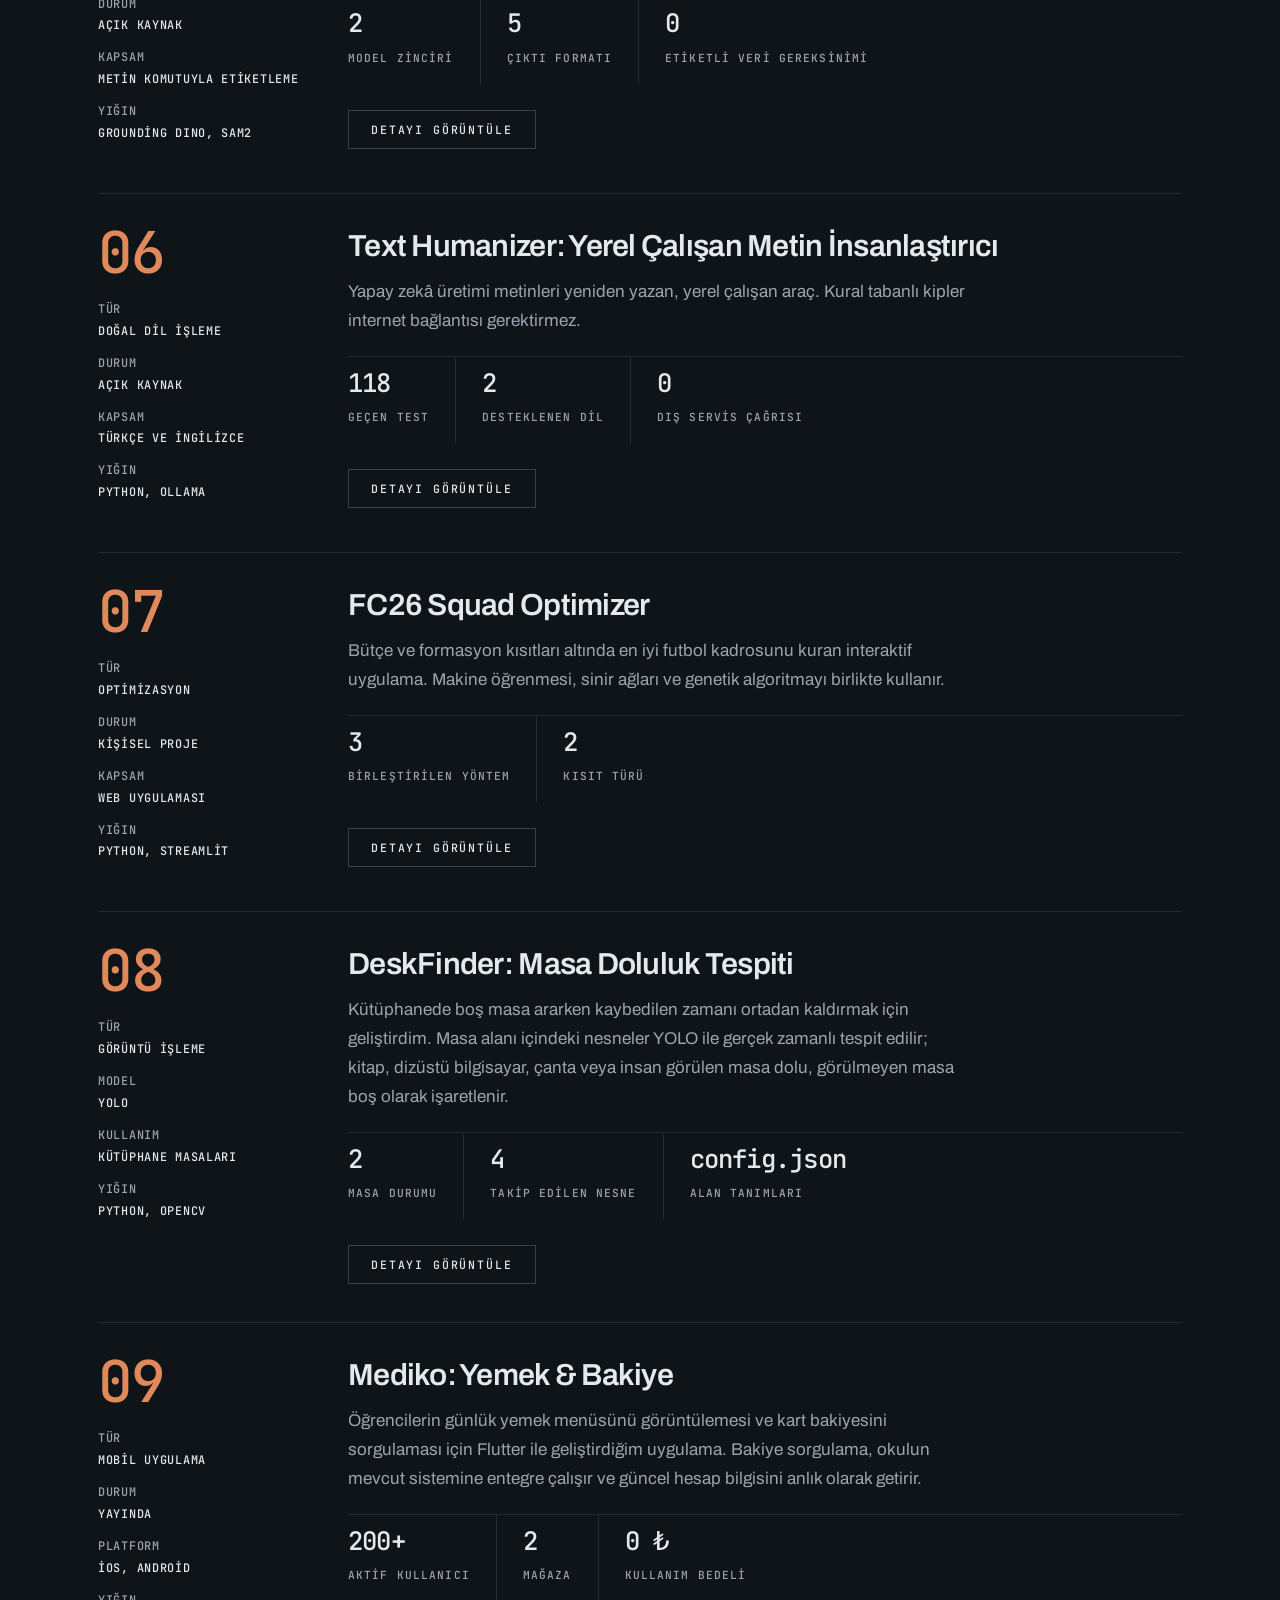
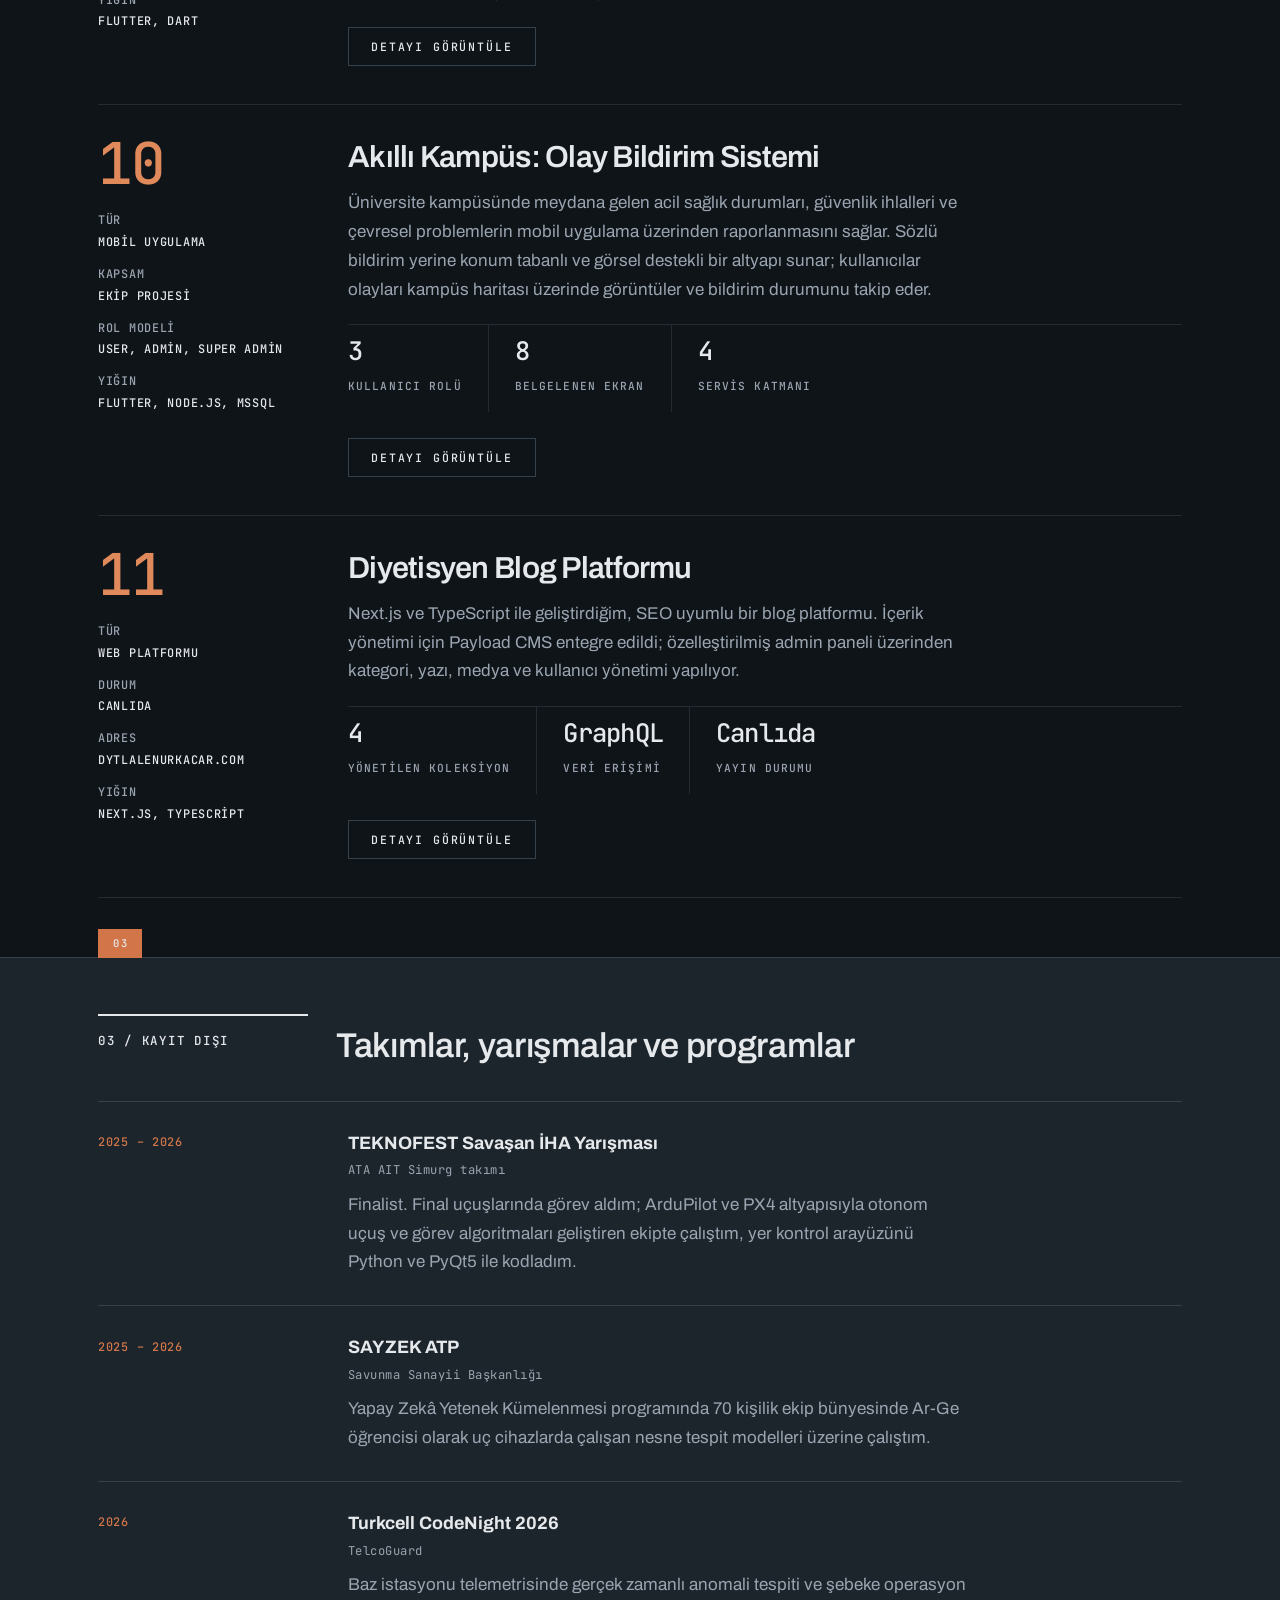
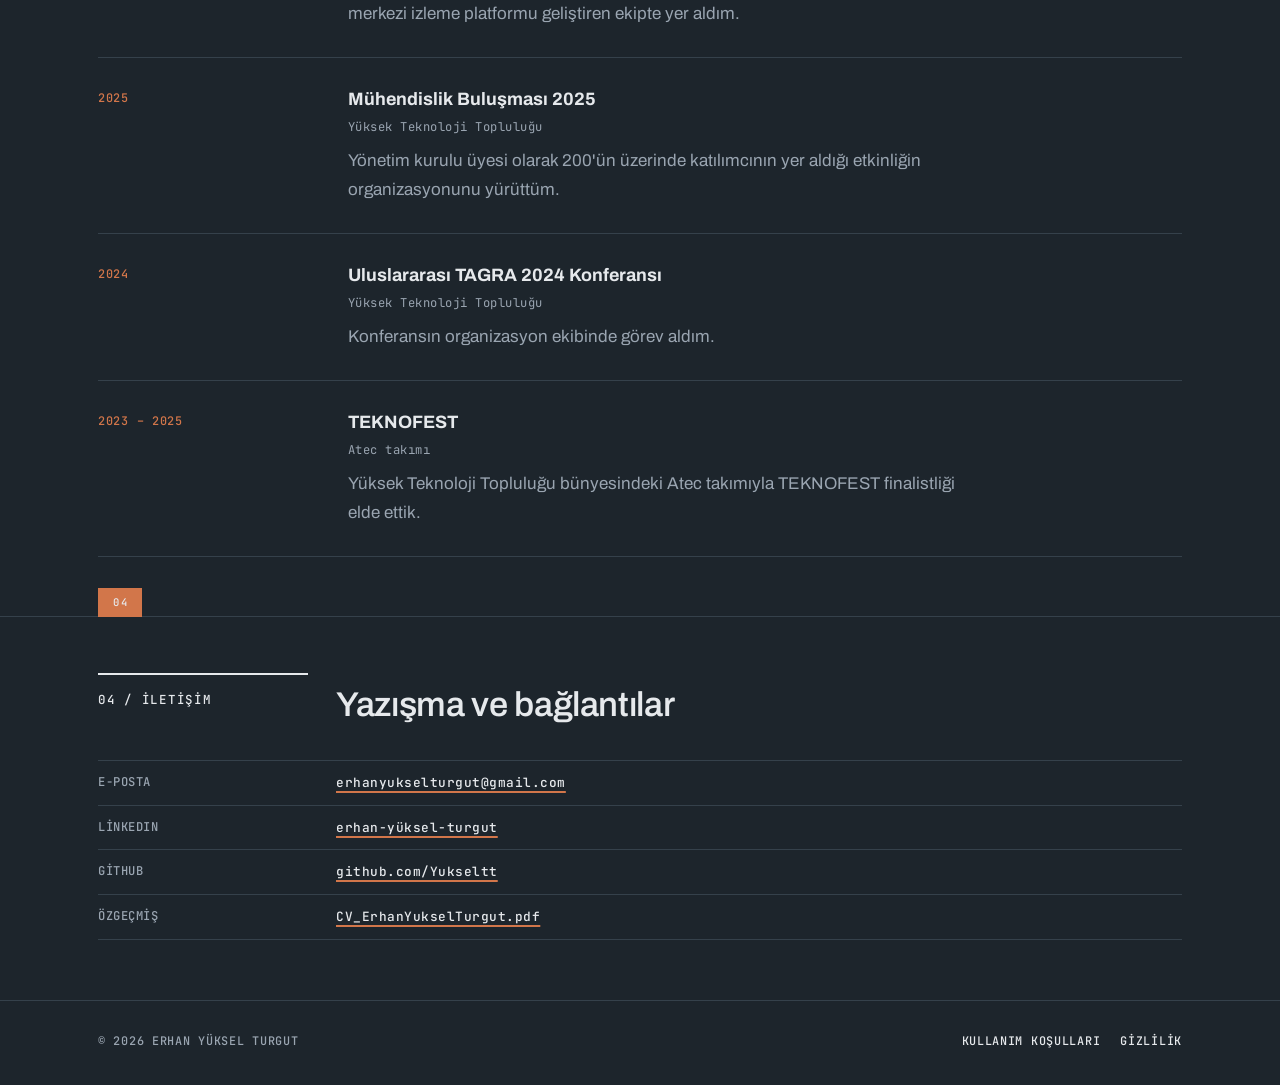
==== commit 2e95d222: "Site metinleri sadelestirildi; MR kaydinin ozeti guncel calismaya cekildi 04 numarali kaydin ozeti h" ====
--- a/index.html
+++ b/index.html
@@ -203,7 +203,7 @@
                         <div>
                             <h3>Medikal Görüntüde Tespit, Segmentasyon ve Gerçek Zamanlı Çıkarım</h3>
                             <p class="kayit-ozet">
-                                PeraSoft stajında mamografi, meme ultrasonu ve beyin MR verilerinde tespit, segmentasyon ve sınıflandırma modelleri geliştirdim. Beş ayrı alt proje, her biri kendi ölçüm protokolü ve sonuç raporuyla yürütüldü.
+                                PeraSoft stajında mamografi, meme ultrasonu ve beyin MR verilerinde tespit, segmentasyon ve sınıflandırma modelleri geliştirdim. Beş alt proje, her biri kendi sonuç raporuyla.
                             </p>
 
                             <div class="olcum">
@@ -417,11 +417,8 @@
                         <div>
                             <h3>MR Görüntülerinden Beyin Tümörü Analizi</h3>
                             <p class="kayit-ozet">
-                                Transfer öğrenme tabanlı hibrit mimarilerle sıfırdan tasarladığım CNN modellerinin
-                                performansını karşılaştırdım. MobileNetV2 ve ResNet50 tabanlı hibrit model ince ayar
-                                sonrası %99,61 F1 skoru verdi; sıfırdan geliştirdiğim EYTV10 modeli %99,01 F1 skoruna
-                                ulaştı.
-                            </p>
+                                Sıfırdan tasarladığım EytNet ailesini hazır omurgalar ve hibrit mimarilerle aynı veri
+                                setinde karşılaştırdım. On iki model eğitildi; en iyi sonucu EytNet_V1 verdi.</p>
 
                             <div class="olcum">
                                 <div>
@@ -450,11 +447,10 @@
                                     biçimde üzerinde.
                                 </p>
                                 <p>
-                                    Çalışmanın asıl bulgusu şu: V1'in üzerine Depthwise Separable Conv, SE Block,
+                                    V1'in üzerine Depthwise Separable Conv, SE Block,
                                     MixUp, SWA ve etiket yumuşatmayı birlikte ekleyen EytNet_V1_Opt varyantı daha iyi
-                                    genellemedi, tam tersine F1 0.9464'e düştü. Küçük veri setinde bu tekniklerin
-                                    toplamı kapasiteyi fazla kısıtlayıp underfitting yarattı. Tek tek makul olan
-                                    iyileştirmelerin bir arada neden ölçülmesi gerektiğini gösteren somut bir örnek.
+                                    genellemedi; F1 0.9464'e düştü. Küçük veri setinde bu tekniklerin toplamı
+                                    kapasiteyi fazla kısıtlayıp underfitting yarattı.
                                 </p>
                                 <p>
                                     Değerlendirmede doğruluk, kesinlik, duyarlılık, özgüllük, F1, Cohen's Kappa ve
@@ -548,7 +544,8 @@
                         <div>
                             <h3>Text Humanizer: Yerel Çalışan Metin İnsanlaştırıcı</h3>
                             <p class="kayit-ozet">
-                                Yapay zekâ üretimi metinleri insan kaleminden çıkmış gibi yeniden yazan, tamamen yerel çalışan araç. Kural tabanlı kipler internet bağlantısı olmadan çalışır.
+                                Yapay zekâ üretimi metinleri yeniden yazan, yerel çalışan araç. Kural tabanlı kipler
+                                internet bağlantısı gerektirmez.
                             </p>
 
                             <div class="olcum">
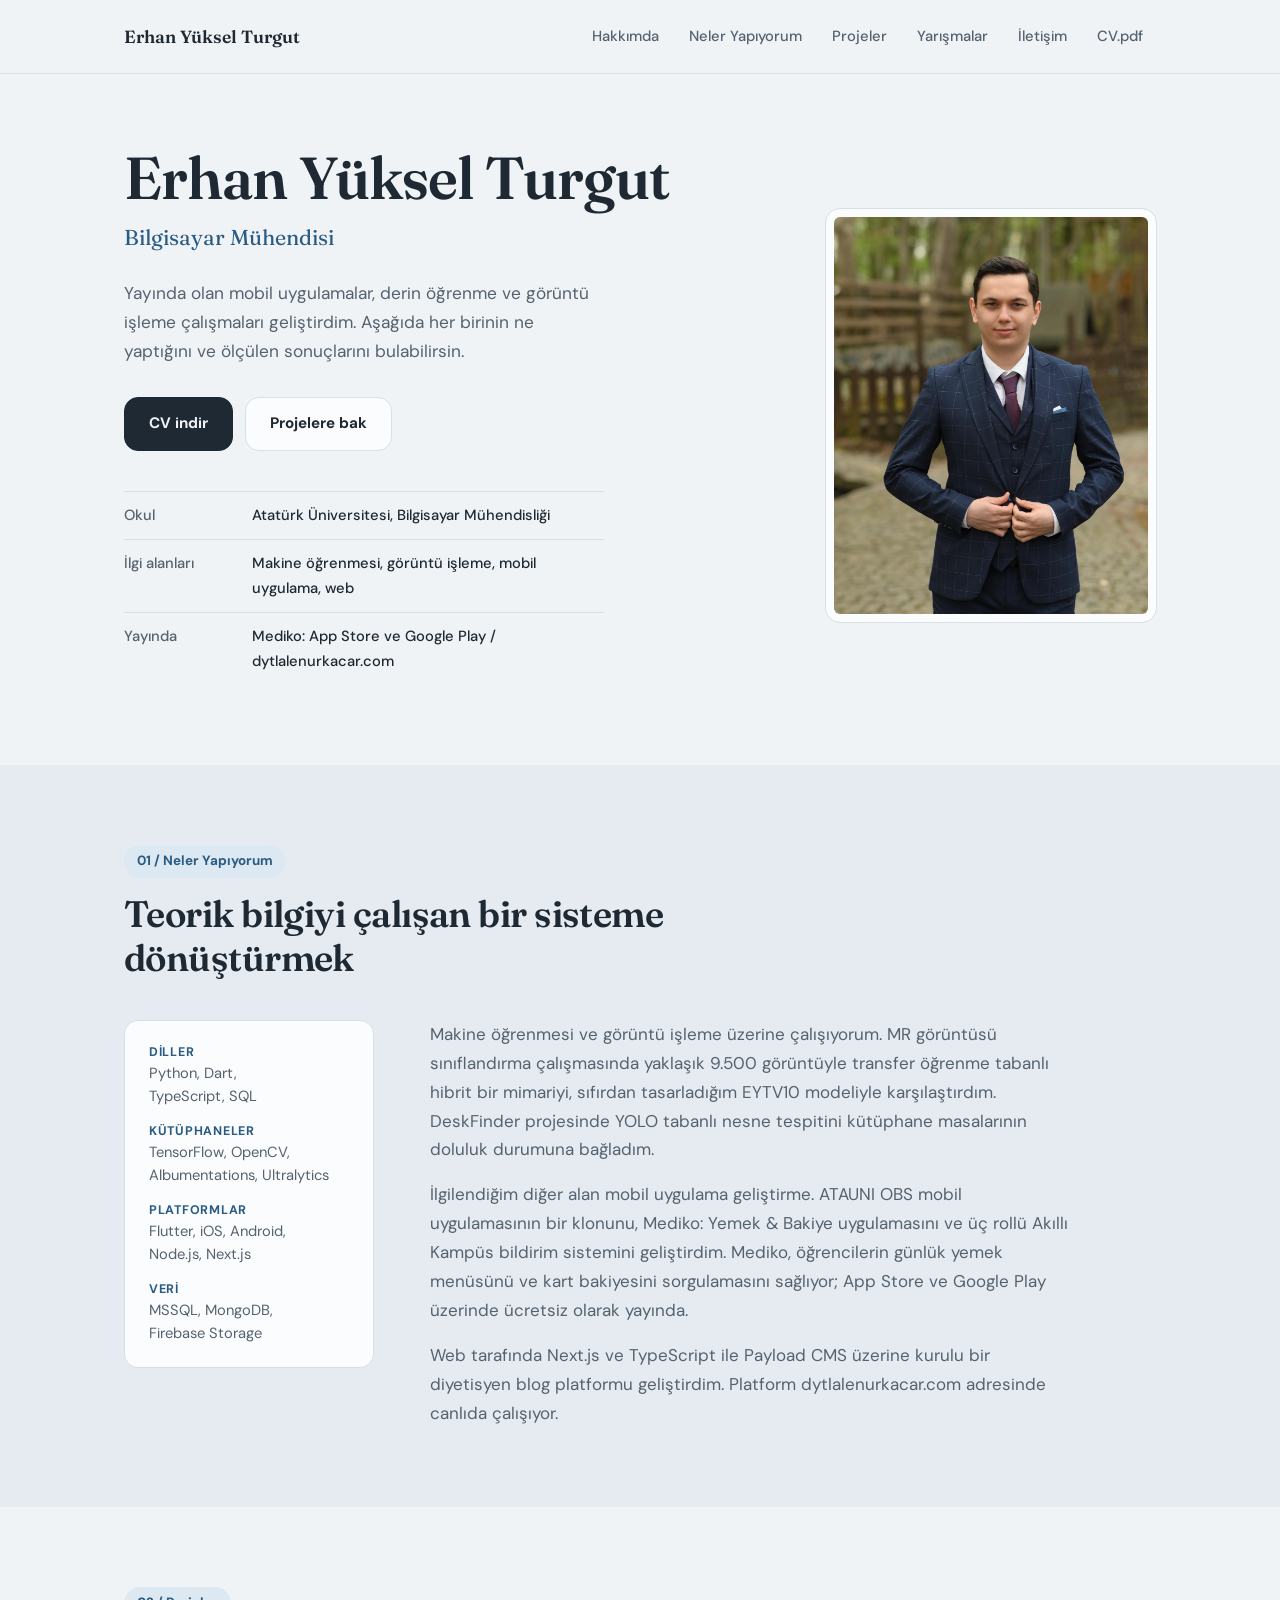
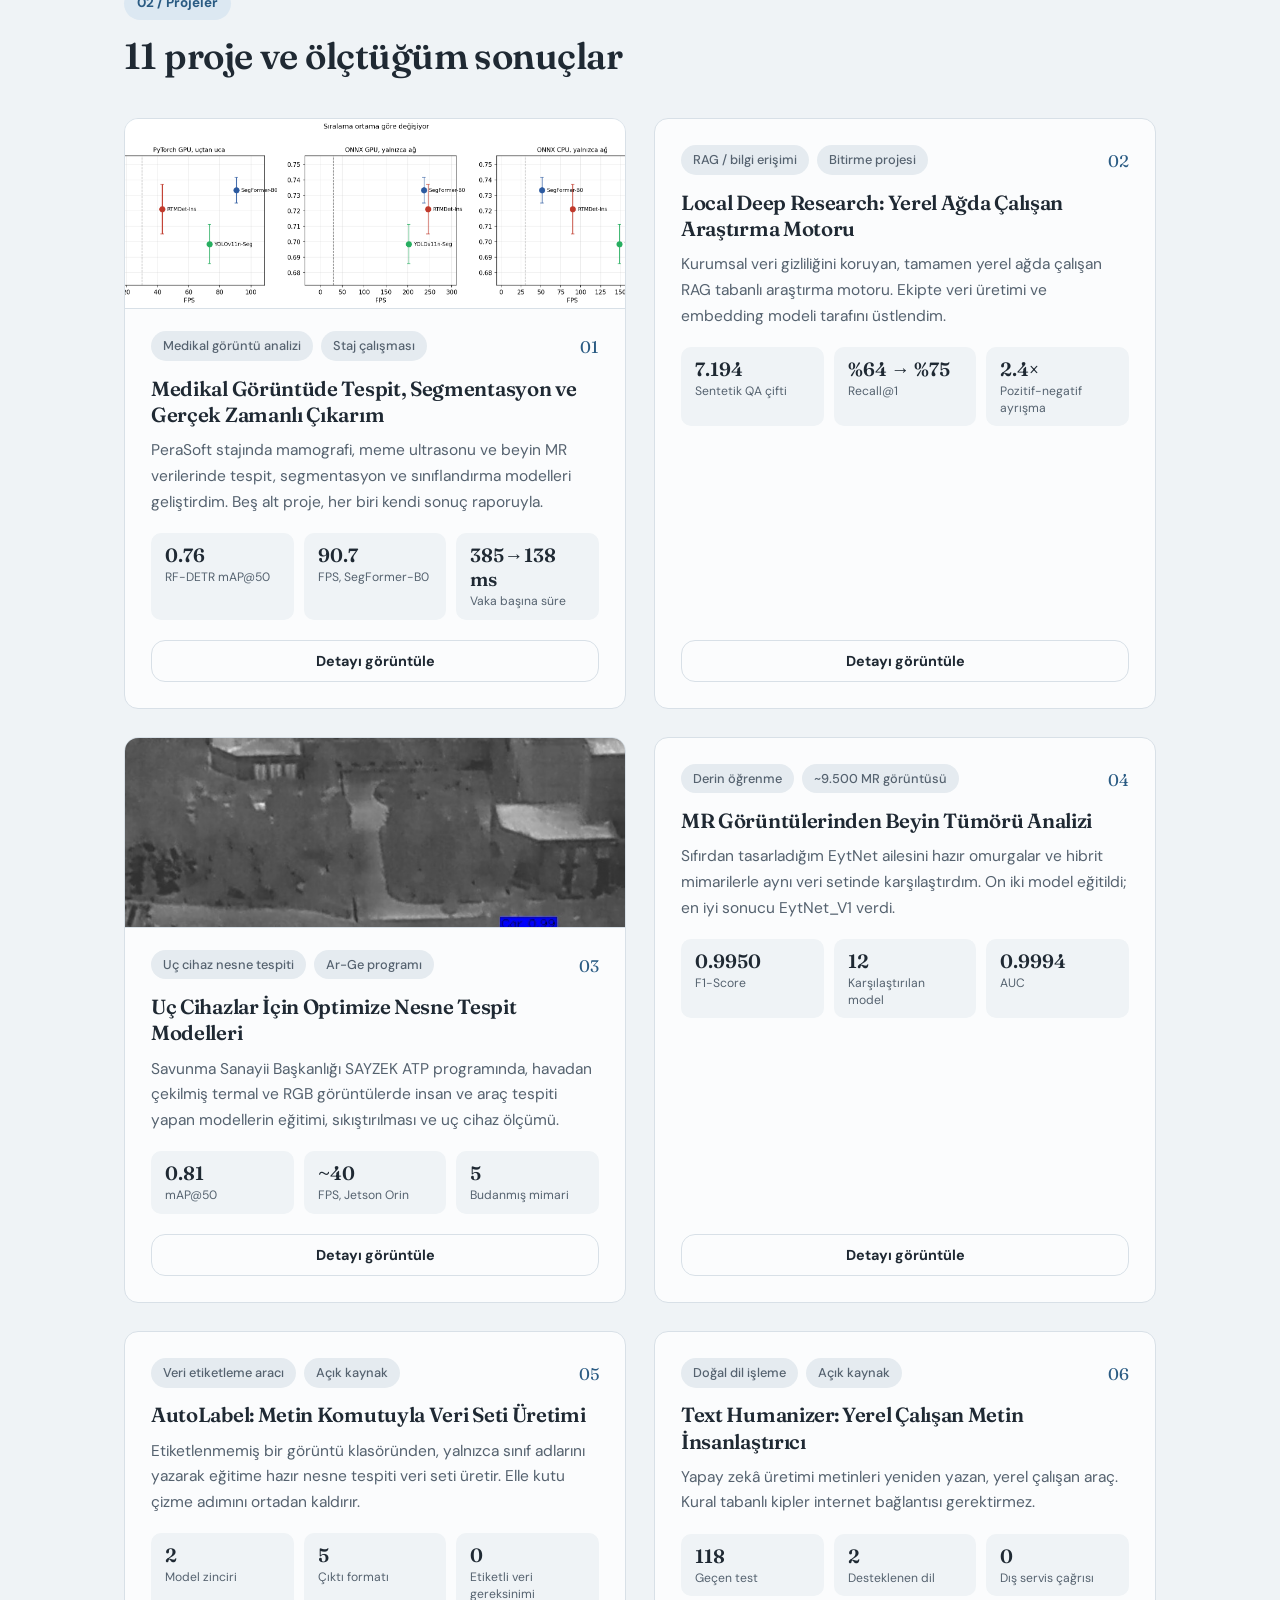
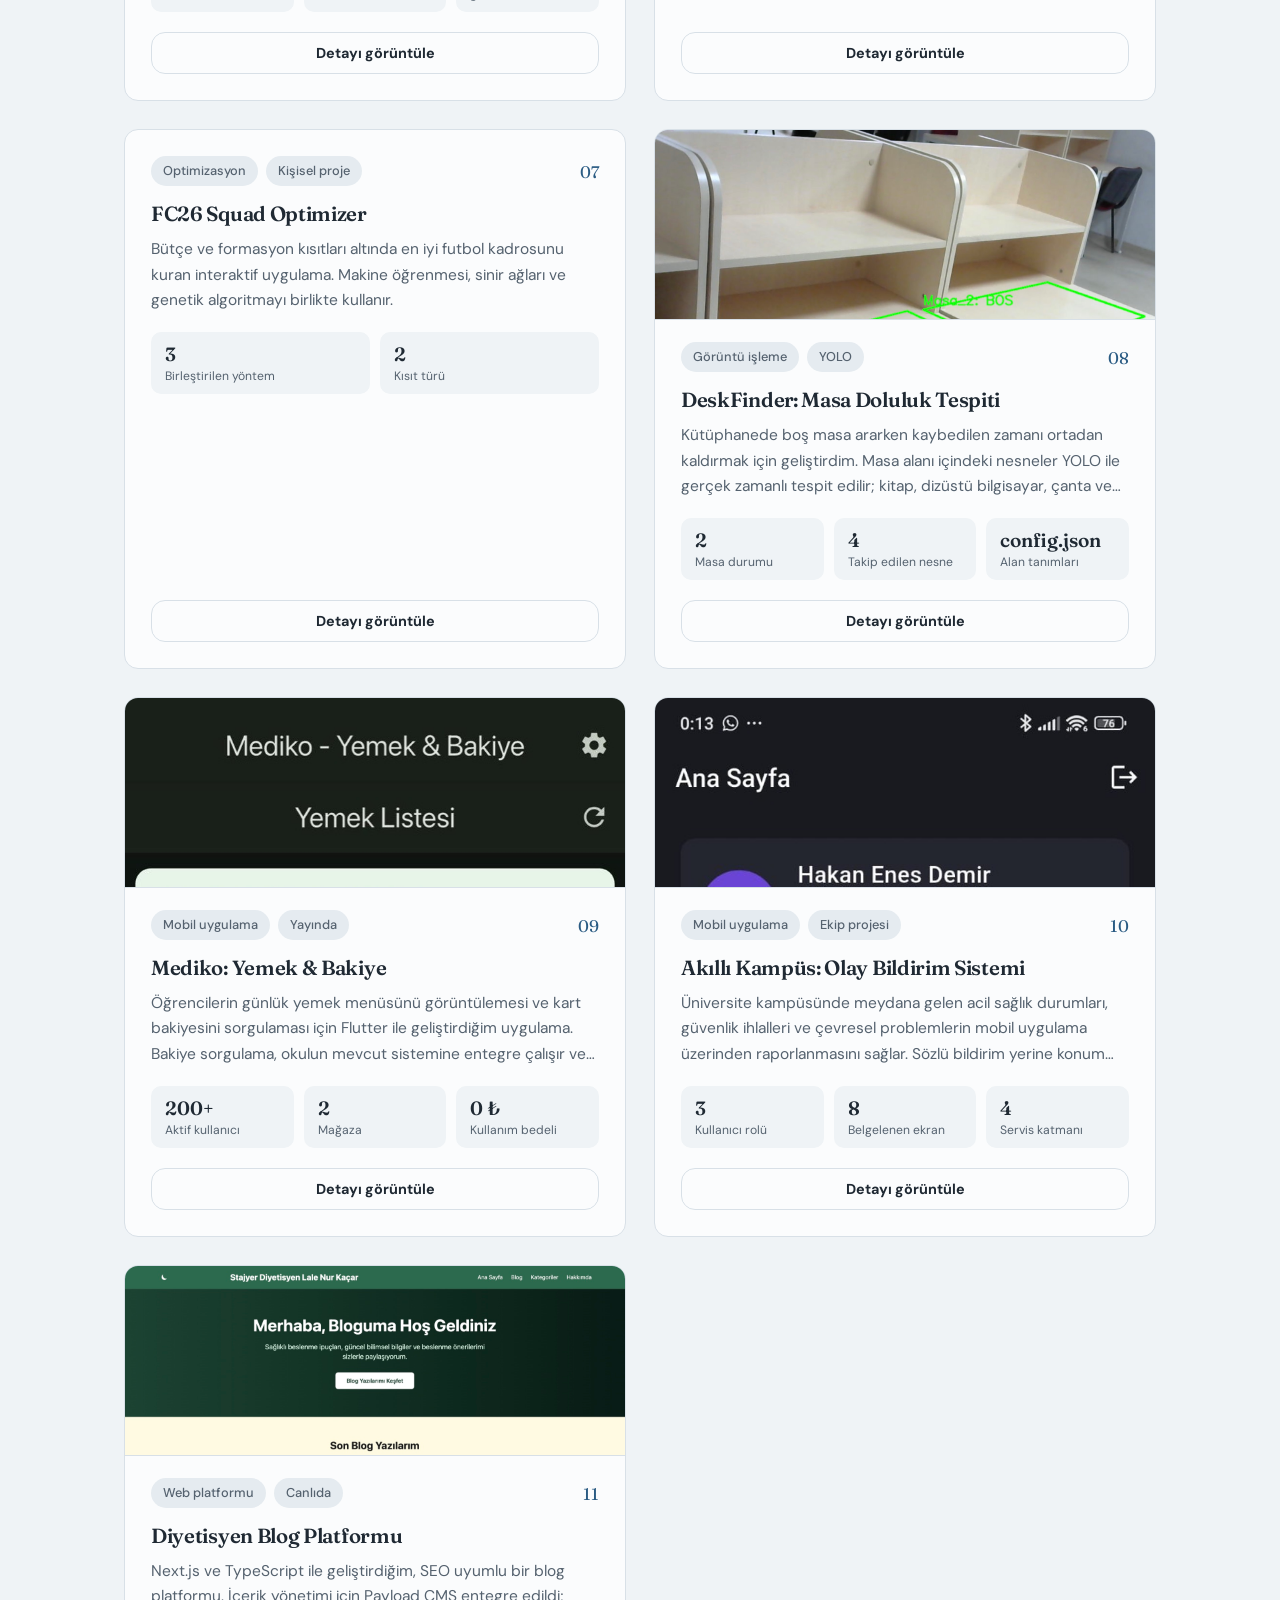
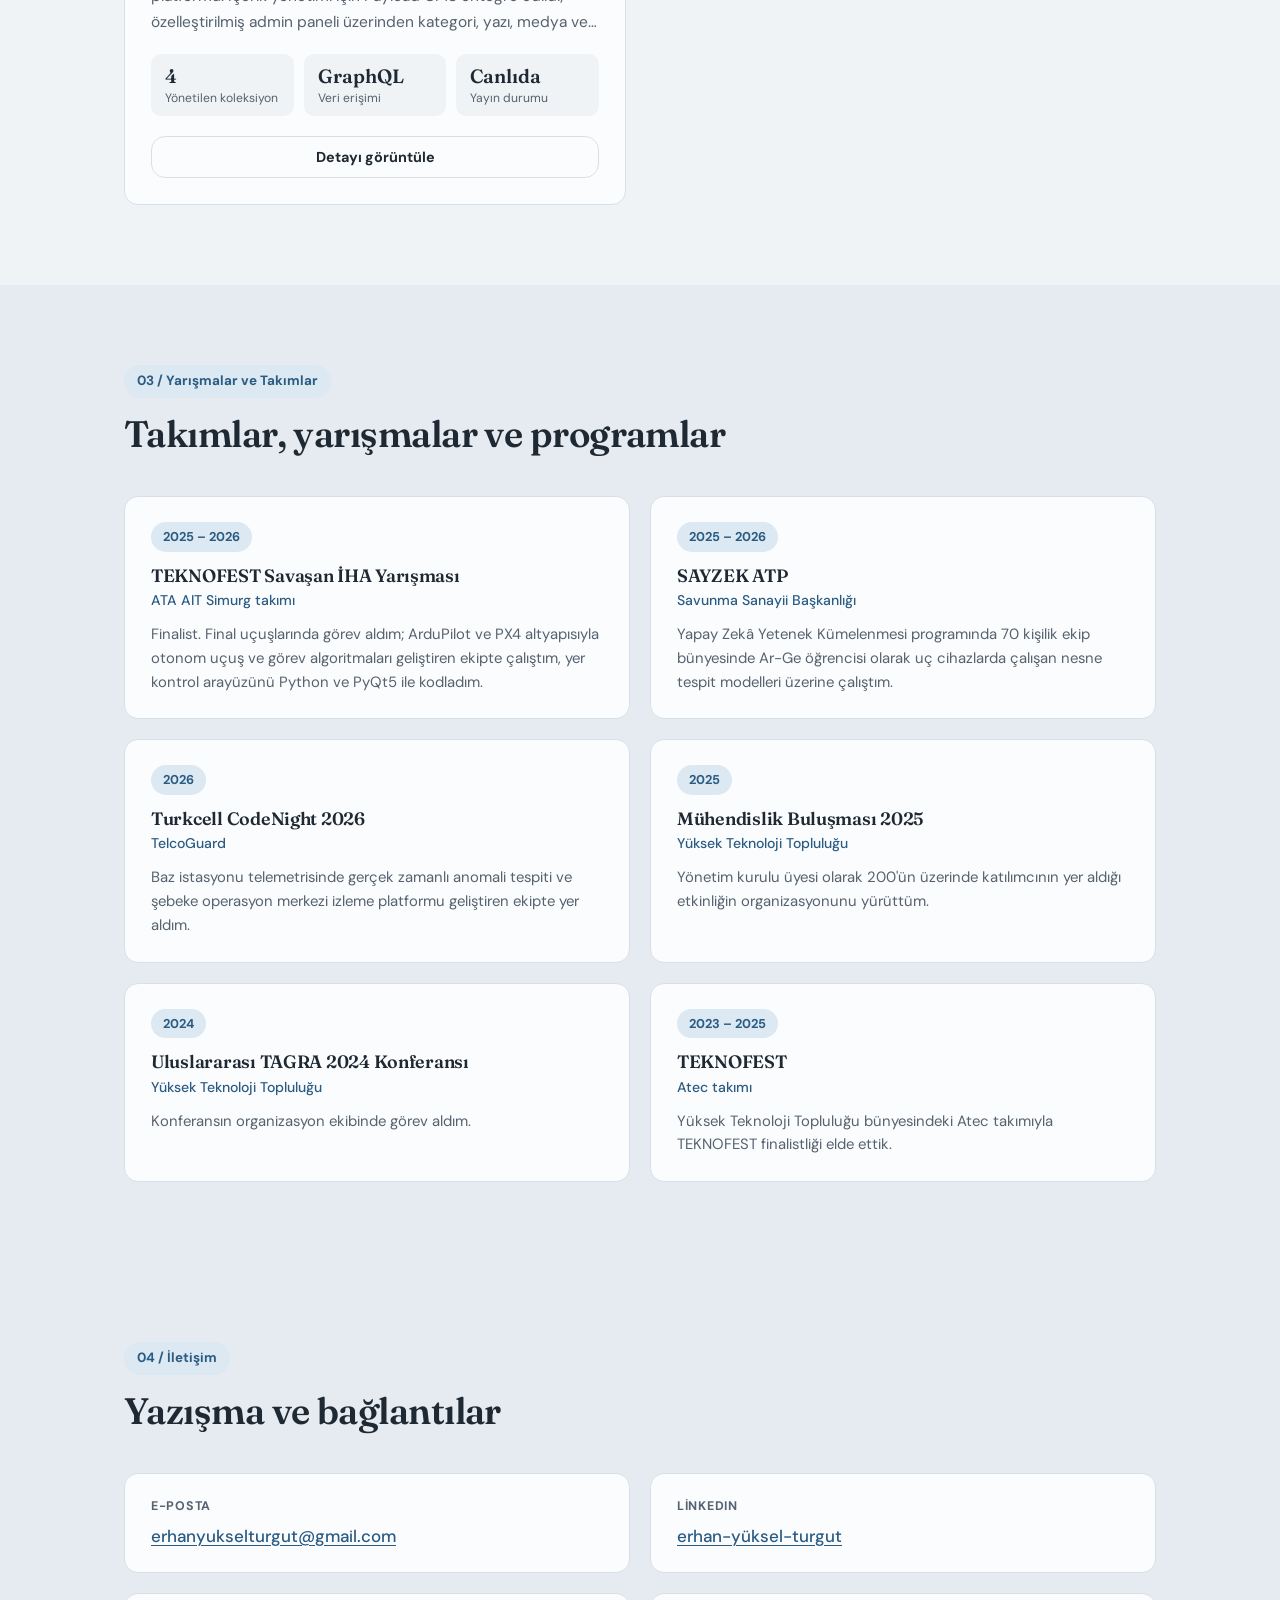
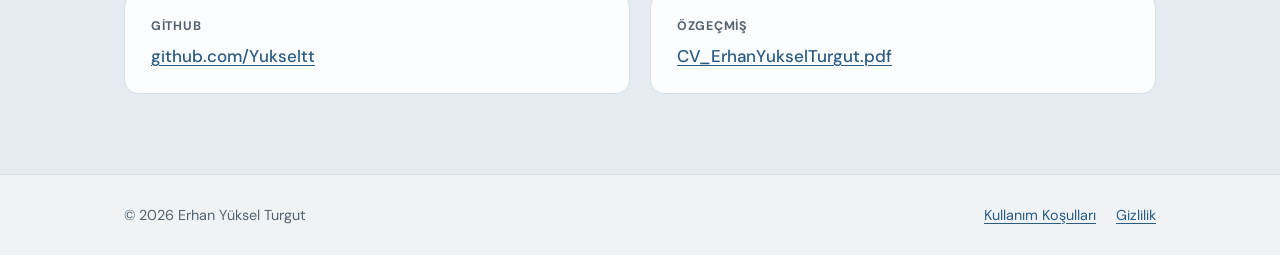
==== commit 76ef46bd: "Yumusak acik tema (sis mavisi), kart acilisi duzeltildi, sade menu dili" ====
--- a/index.html
+++ b/index.html
@@ -8,11 +8,11 @@
 
     <!-- SEO -->
     <meta name="description"
-        content="Erhan Yüksel Turgut, Bilgisayar Mühendisi. Mediko, Akıllı Kampüs, DeskFinder ve MR görüntü analizi dahil beş projenin kayıtları; kullanılan teknolojiler ve ölçülen sonuçlar.">
+        content="Erhan Yüksel Turgut, Bilgisayar Mühendisi. Mediko, Akıllı Kampüs, DeskFinder ve MR görüntü analizi dahil 11 projenin ayrıntıları, kullandığım teknolojiler ve ölçülen sonuçlar.">
     <meta name="author" content="Erhan Yüksel Turgut">
     <meta name="keywords"
         content="Erhan Yüksel Turgut, Bilgisayar Mühendisi, Makine Öğrenmesi, Derin Öğrenme, Görüntü İşleme, Flutter, Python, Portföy">
-    <meta name="theme-color" content="#0f1418">
+    <meta name="theme-color" content="#eff3f6">
     <link rel="canonical" href="https://www.erhanyukselturgut.com/">
 
     <!-- Open Graph (LinkedIn / WhatsApp / Facebook önizlemesi) -->
@@ -27,16 +27,14 @@
     <!-- Twitter -->
     <meta name="twitter:card" content="summary_large_image">
     <meta name="twitter:title" content="Erhan Yüksel Turgut | Bilgisayar Mühendisi">
-    <meta name="twitter:description" content="Makine öğrenmesi, görüntü işleme ve mobil uygulama proje kayıtları.">
+    <meta name="twitter:description" content="Makine öğrenmesi, görüntü işleme ve mobil uygulama projelerim.">
     <meta name="twitter:image" content="https://www.erhanyukselturgut.com/images/my_photo.jpeg">
 
     <link rel="shortcut icon" href="favicon.ico" type="image/x-icon">
     <link rel="apple-touch-icon" href="favicon.ico">
     <link rel="preconnect" href="https://fonts.googleapis.com">
     <link rel="preconnect" href="https://fonts.gstatic.com" crossorigin>
-    <link
-        href="https://fonts.googleapis.com/css2?family=Archivo:ital,wght@0,300..700;1,300..600&family=JetBrains+Mono:ital,wght@0,300;0,400;0,500;1,400&display=swap"
-        rel="stylesheet">
+    <link href="https://fonts.googleapis.com/css2?family=DM+Sans:ital,opsz,wght@0,9..40,400;0,9..40,500;0,9..40,700&family=Fraunces:opsz,wght@9..144,500;9..144,600&display=swap" rel="stylesheet">
     <link rel="stylesheet" href="style.css">
 
     <!-- Yapısal veri (Google için Person şeması) -->
@@ -65,10 +63,10 @@
             <div class="kunye-ad">Erhan Yüksel Turgut</div>
             <nav aria-label="Sayfa içi gezinme">
                 <ul>
-                    <li><a href="#kunye">Künye</a></li>
-                    <li><a href="#calisma">Çalışma Alanı</a></li>
-                    <li><a href="#kayitlar">Kayıtlar</a></li>
-                    <li><a href="#kayitdisi">Kayıt Dışı</a></li>
+                    <li><a href="#kunye">Hakkımda</a></li>
+                    <li><a href="#calisma">Neler Yapıyorum</a></li>
+                    <li><a href="#kayitlar">Projeler</a></li>
+                    <li><a href="#kayitdisi">Yarışmalar</a></li>
                     <li><a href="#iletisim">İletişim</a></li>
                     <li><a href="CV_ErhanYukselTurgut.pdf" download>CV.pdf</a></li>
                 </ul>
@@ -79,61 +77,49 @@
 
     <main>
 
-        <!-- 00 KÜNYE -->
+        <!-- 00 HAKKIMDA -->
         <section id="kunye" class="kunye" data-sonraki="01">
             <div class="sayfa kunye-govde">
                 <div>
                     <img src="images/my_photo.jpeg" alt="Erhan Yüksel Turgut" class="portre" data-buyut
                         data-alt="Erhan Yüksel Turgut">
-                    <p class="portre-alt">Kayıt sahibi</p>
+                    
                 </div>
 
                 <div>
                     <h1>Erhan Yüksel Turgut</h1>
-                    <p class="ozet">
-                        Bilgisayar mühendisiyim. Yayında olan mobil uygulamalar, MR görüntüleri üzerine bir derin
-                        öğrenme çalışması, kütüphane masaları için bir nesne tespit sistemi ve canlıda çalışan bir
-                        blog platformu geliştirdim. Aşağıdaki beş kayıt bu çalışmaların ne yaptığını ve ölçülen
-                        sonuçlarını içerir.
-                    </p>
+                    <p class="unvan">Bilgisayar Mühendisi</p>
+                    <p class="ozet">Yayında olan mobil uygulamalar, derin öğrenme ve görüntü işleme çalışmaları geliştirdim. Aşağıda her birinin ne yaptığını ve ölçülen sonuçlarını bulabilirsin.</p>
+                    <div class="hero-butonlar">
+                        <a class="dugme dugme-ana" href="CV_ErhanYukselTurgut.pdf" download>CV indir</a>
+                        <a class="dugme" href="#kayitlar">Projelere bak</a>
+                    </div>
 
                     <table class="kunye-tablo">
                         <tbody>
-                            <tr>
-                                <th scope="row">Ünvan</th>
-                                <td>Bilgisayar Mühendisi</td>
-                            </tr>
                             <tr>
                                 <th scope="row">Okul</th>
                                 <td>Atatürk Üniversitesi, Bilgisayar Mühendisliği</td>
                             </tr>
                             <tr>
-                                <th scope="row">Çalışma alanı</th>
+                                <th scope="row">İlgi alanları</th>
                                 <td>Makine öğrenmesi, görüntü işleme, mobil uygulama, web</td>
                             </tr>
                             <tr>
                                 <th scope="row">Yayında</th>
                                 <td>Mediko: App Store ve Google Play / dytlalenurkacar.com</td>
                             </tr>
-                            <tr>
-                                <th scope="row">Kayıt sayısı</th>
-                                <td>5</td>
-                            </tr>
-                            <tr>
-                                <th scope="row">Özgeçmiş</th>
-                                <td><a href="CV_ErhanYukselTurgut.pdf" download>CV_ErhanYukselTurgut.pdf</a></td>
-                            </tr>
                         </tbody>
                     </table>
                 </div>
             </div>
         </section>
 
-        <!-- 01 ÇALIŞMA ALANI -->
+        <!-- 01 NELER YAPIYORUM -->
         <section id="calisma" class="bolum bolum-koyu" data-sonraki="02">
             <div class="sayfa">
                 <div class="bolum-basi">
-                    <div class="bolum-no">01 / Çalışma Alanı</div>
+                    <div class="bolum-no">01 / Neler Yapıyorum</div>
                     <h2>Teorik bilgiyi çalışan bir sisteme dönüştürmek</h2>
                 </div>
 
@@ -178,14 +164,15 @@
         <section id="kayitlar" class="bolum" data-sonraki="03">
             <div class="sayfa">
                 <div class="bolum-basi">
-                    <div class="bolum-no">02 / Kayıtlar</div>
-                    <h2>11 proje, ölçülmüş sonuçlar</h2>
+                    <div class="bolum-no">02 / Projeler</div>
+                    <h2>11 proje ve ölçtüğüm sonuçlar</h2>
                 </div>
 
                 <div class="kayitlar">
 
                     <!-- Kayıt 01 -->
                     <article class="kayit belirir">
+                        <img class="kapak" src="images/perasoft_kalite_hiz.png" alt="Ultrason segmentasyonunda üç mimarinin kalite ve hız karşılaştırması" data-buyut data-alt="Ultrason segmentasyonunda üç mimarinin kalite ve hız karşılaştırması" loading="lazy">
                         <div class="ray">
                             <span class="no">01</span>
                             <dl>
@@ -195,7 +182,7 @@
                                 <dd>Staj çalışması</dd>
                                 <dt>Kapsam</dt>
                                 <dd>Mamografi, ultrason, MR</dd>
-                                <dt>Yığın</dt>
+                                <dt>Teknoloji</dt>
                                 <dd>PyTorch, TensorRT</dd>
                             </dl>
                         </div>
@@ -262,7 +249,7 @@
                     </article>
 
                     <!-- Kayıt 02 -->
-                    <article class="kayit belirir">
+                    <article class="kayit belirir kapaksiz">
                         <div class="ray">
                             <span class="no">02</span>
                             <dl>
@@ -272,7 +259,7 @@
                                 <dd>Bitirme projesi</dd>
                                 <dt>Kapsam</dt>
                                 <dd>3 kişilik ekip</dd>
-                                <dt>Yığın</dt>
+                                <dt>Teknoloji</dt>
                                 <dd>PyTorch, Sentence-Transformers</dd>
                             </dl>
                         </div>
@@ -323,6 +310,7 @@
 
                     <!-- Kayıt 03 -->
                     <article class="kayit belirir">
+                        <img class="kapak" src="images/sayzek_tespit_1.jpg" alt="Havadan termal görüntüde insan tespiti çıktısı" data-buyut data-alt="Havadan termal görüntüde insan tespiti çıktısı" loading="lazy">
                         <div class="ray">
                             <span class="no">03</span>
                             <dl>
@@ -332,7 +320,7 @@
                                 <dd>Ar-Ge programı</dd>
                                 <dt>Kapsam</dt>
                                 <dd>SAYZEK ATP</dd>
-                                <dt>Yığın</dt>
+                                <dt>Teknoloji</dt>
                                 <dd>PyTorch, ONNX, TensorRT</dd>
                             </dl>
                         </div>
@@ -399,7 +387,7 @@
                     </article>
 
                     <!-- Kayıt 04 -->
-                    <article class="kayit belirir">
+                    <article class="kayit belirir kapaksiz">
                         <div class="ray">
                             <span class="no">04</span>
                             <dl>
@@ -409,7 +397,7 @@
                                 <dd>~9.500 MR görüntüsü</dd>
                                 <dt>Sınıf</dt>
                                 <dd>tumor / no tumor</dd>
-                                <dt>Yığın</dt>
+                                <dt>Teknoloji</dt>
                                 <dd>PyTorch, Albumentations</dd>
                             </dl>
                         </div>
@@ -469,7 +457,7 @@
                     </article>
 
                     <!-- Kayıt 05 -->
-                    <article class="kayit belirir">
+                    <article class="kayit belirir kapaksiz">
                         <div class="ray">
                             <span class="no">05</span>
                             <dl>
@@ -479,7 +467,7 @@
                                 <dd>Açık kaynak</dd>
                                 <dt>Kapsam</dt>
                                 <dd>Metin komutuyla etiketleme</dd>
-                                <dt>Yığın</dt>
+                                <dt>Teknoloji</dt>
                                 <dd>Grounding DINO, SAM2</dd>
                             </dl>
                         </div>
@@ -526,7 +514,7 @@
                     </article>
 
                     <!-- Kayıt 06 -->
-                    <article class="kayit belirir">
+                    <article class="kayit belirir kapaksiz">
                         <div class="ray">
                             <span class="no">06</span>
                             <dl>
@@ -536,7 +524,7 @@
                                 <dd>Açık kaynak</dd>
                                 <dt>Kapsam</dt>
                                 <dd>Türkçe ve İngilizce</dd>
-                                <dt>Yığın</dt>
+                                <dt>Teknoloji</dt>
                                 <dd>Python, Ollama</dd>
                             </dl>
                         </div>
@@ -584,7 +572,7 @@
                     </article>
 
                     <!-- Kayıt 07 -->
-                    <article class="kayit belirir">
+                    <article class="kayit belirir kapaksiz">
                         <div class="ray">
                             <span class="no">07</span>
                             <dl>
@@ -594,7 +582,7 @@
                                 <dd>Kişisel proje</dd>
                                 <dt>Kapsam</dt>
                                 <dd>Web uygulaması</dd>
-                                <dt>Yığın</dt>
+                                <dt>Teknoloji</dt>
                                 <dd>Python, Streamlit</dd>
                             </dl>
                         </div>
@@ -635,6 +623,7 @@
 
                     <!-- Kayıt 08 -->
                     <article class="kayit belirir">
+                        <img class="kapak" src="images/deskfinder_1.jpg" alt="DeskFinder masa alanı tespiti" data-buyut data-alt="DeskFinder masa alanı tespiti" loading="lazy">
                         <div class="ray">
                             <span class="no">08</span>
                             <dl>
@@ -644,7 +633,7 @@
                                 <dd>YOLO</dd>
                                 <dt>Kullanım</dt>
                                 <dd>Kütüphane masaları</dd>
-                                <dt>Yığın</dt>
+                                <dt>Teknoloji</dt>
                                 <dd>Python, OpenCV</dd>
                             </dl>
                         </div>
@@ -723,6 +712,7 @@
 
                     <!-- Kayıt 09 -->
                     <article class="kayit belirir">
+                        <img class="kapak" src="images/mediko_1.jpeg" alt="Mediko günlük yemek menüsü ekranı" data-buyut data-alt="Mediko günlük yemek menüsü ekranı" loading="lazy">
                         <div class="ray">
                             <span class="no">09</span>
                             <dl>
@@ -732,7 +722,7 @@
                                 <dd>Yayında</dd>
                                 <dt>Platform</dt>
                                 <dd>iOS, Android</dd>
-                                <dt>Yığın</dt>
+                                <dt>Teknoloji</dt>
                                 <dd>Flutter, Dart</dd>
                             </dl>
                         </div>
@@ -805,6 +795,7 @@
 
                     <!-- Kayıt 10 -->
                     <article class="kayit belirir">
+                        <img class="kapak" src="images/akillikampus_1.jpeg" alt="Akıllı Kampüs kullanıcı ana sayfası" data-buyut data-alt="Akıllı Kampüs kullanıcı ana sayfası" loading="lazy">
                         <div class="ray">
                             <span class="no">10</span>
                             <dl>
@@ -812,9 +803,9 @@
                                 <dd>Mobil uygulama</dd>
                                 <dt>Kapsam</dt>
                                 <dd>Ekip projesi</dd>
-                                <dt>Rol modeli</dt>
+                                <dt>Roller</dt>
                                 <dd>User, Admin, Super Admin</dd>
-                                <dt>Yığın</dt>
+                                <dt>Teknoloji</dt>
                                 <dd>Flutter, Node.js, MSSQL</dd>
                             </dl>
                         </div>
@@ -941,6 +932,7 @@
 
                     <!-- Kayıt 11 -->
                     <article class="kayit belirir">
+                        <img class="kapak" src="images/dyt-1.jpg" alt="Diyetisyen blog ana sayfası" data-buyut data-alt="Diyetisyen blog ana sayfası" loading="lazy">
                         <div class="ray">
                             <span class="no">11</span>
                             <dl>
@@ -950,7 +942,7 @@
                                 <dd>Canlıda</dd>
                                 <dt>Adres</dt>
                                 <dd>dytlalenurkacar.com</dd>
-                                <dt>Yığın</dt>
+                                <dt>Teknoloji</dt>
                                 <dd>Next.js, TypeScript</dd>
                             </dl>
                         </div>
@@ -1069,11 +1061,11 @@
         </section>
 
 
-        <!-- 03 KAYIT DIŞI -->
+        <!-- 03 YARIŞMALAR -->
         <section id="kayitdisi" class="bolum bolum-koyu" data-sonraki="04">
             <div class="sayfa">
                 <div class="bolum-basi">
-                    <div class="bolum-no">03 / Kayıt Dışı</div>
+                    <div class="bolum-no">03 / Yarışmalar ve Takımlar</div>
                     <h2>Takımlar, yarışmalar ve programlar</h2>
                 </div>
 
@@ -1193,6 +1185,8 @@
         </div>
     </footer>
 
+
+
     <!-- Görsel büyütme katmanı -->
     <div class="buyutec" id="buyutec" role="dialog" aria-modal="true" aria-label="Görsel görüntüleyici">
         <button type="button" class="buyutec-kapat" id="buyutec-kapat">Kapat</button>
@@ -1250,6 +1244,8 @@
                 var acik = detay.classList.toggle('acik');
                 buton.setAttribute('aria-expanded', acik ? 'true' : 'false');
                 buton.textContent = acik ? 'Detayı gizle' : 'Detayı görüntüle';
+                var kart = buton.closest('.kayit');
+                if (kart) { kart.scrollIntoView({ block: 'nearest', behavior: 'smooth' }); }
             });
         });
 
--- a/style.css
+++ b/style.css
@@ -1,43 +1,31 @@
 /* ===========================================================
-   Erhan Yüksel Turgut / Kayıt İndeksi
-   Görsel referans: bilimsel yayın dizgisi / teknik katalog
-   Renk: 1 ana renk (Calcite turuncusu) + 1 nötr gri aile
-   Tek köşe yarıçapı: --radius
+   Erhan Yüksel Turgut / Yumuşak açık tema
+   Renk: 1 ana renk + 1 nötr aile
+   Yazı tipleri: Fraunces (başlık) + DM Sans (gövde)
+   Tek köşe yarıçapı: --radius. Gradient ve cam efekti yok.
    =========================================================== */
 
-/* Palet: Calcite
-   #DDDCDB nötr / #FD7B41 ana renk / #EDBF9B yumuşak yüzey / #3C4044 mürekkep */
+/* --- RENK -------------------------------------------------
+   Sis mavisi: 1 ana renk (mavi) + 1 nötr aile (soğuk gri). */
 :root {
-    /* Nötr aile: derin mürekkep zeminden buz beyazı metne */
-    --zemin:         #0f1418;   /* sayfa yüzeyi */
-    --bant:          #1d252c;   /* ters bant: koyu bölümler, altbilgi */
-    --kagit:         #e6e9ec;   /* birincil açık mürekkep */
-    --kagit-bant:    #151c22;   /* üst bant, yükseltilmiş yüzey */
-    --kagit-koyu:    #9aa5b1;   /* ikincil metin */
-    --cizgi:         #2c3640;
-    --cizgi-ince:    #232c34;
-    --cizgi-koyu:    #35414b;
-    --murekkep:      #e6e9ec;   /* gövde metni */
-    --murekkep-orta: #9aa5b1;   /* ikincil gövde metni */
-
-    /* Ana renk: bakır. Koyu zeminde okunur kalması için açık varyant
-       küçük metin ve bağlantılarda kullanılır. */
-    --kiremit:       #d2764a;
-    --kiremit-koyu:  #e08a5c;
-
-    /* Kayıt üzerine gelince hafif yükselen yüzey */
-    --seftali:       #161c22;
-
-    /* Tek yarıçap: keskin köşe */
-    --radius: 0px;
-
-    /* Künye rayı: sayfanın yapısal gridi */
-    --ray: 210px;
-
-    /* İçerik sütununun sol kenarı, tam genişlikte öğeleri hizalamak için */
-    --kenar: max(28px, calc((100% - 1140px) / 2 + 28px));
-}
-
+    --zemin: #eff3f6;
+    --yuzey: #fbfcfd;
+    --bant: #e5ebf0;
+    --murekkep: #1f2933;
+    --orta: #55626f;
+    --cizgi: #d8e0e7;
+    --vurgu: #2f6590;
+    --vurgu-yazi: #2a5b83;
+    --ton: #dce8f2;
+}
+
+:root {
+    --radius: 14px;
+    --font-baslik: 'Fraunces', Georgia, 'Times New Roman', serif;
+    --font-govde: 'DM Sans', 'Helvetica Neue', Arial, sans-serif;
+}
+
+/* --- TEMEL --- */
 * {
     margin: 0;
     padding: 0;
@@ -45,42 +33,53 @@
 }
 
 html {
-    scroll-padding-top: 88px;
+    scroll-padding-top: 84px;
+    scroll-behavior: smooth;
     -webkit-text-size-adjust: 100%;
 }
 
 body {
+    overflow-wrap: break-word;
     background: var(--zemin);
-    color: var(--murekkep-orta);
-    font-family: 'Archivo', 'Helvetica Neue', Arial, sans-serif;
+    color: var(--orta);
+    font-family: var(--font-govde);
     font-size: 17px;
-    font-weight: 400;
     line-height: 1.7;
+    -webkit-font-smoothing: antialiased;
+    transition: background 0.3s ease, color 0.3s ease;
+}
+
+.sayfa {
+    max-width: 1080px;
+    margin: 0 auto;
+    padding: 0 24px;
 }
 
 a {
-    color: var(--kiremit-koyu);
-    text-decoration: none;
+    color: var(--vurgu-yazi);
+    text-decoration-thickness: 1px;
+    text-underline-offset: 3px;
 }
 
 a:hover {
-    text-decoration: underline;
-    text-underline-offset: 3px;
-}
-
-ul {
-    list-style: none;
-}
-
-img {
-    display: block;
-    max-width: 100%;
-}
-
-.sayfa {
-    max-width: 1140px;
-    margin: 0 auto;
-    padding: 0 28px;
+    color: var(--murekkep);
+}
+
+h1,
+h2,
+h3 {
+    font-family: var(--font-baslik);
+    font-weight: 600;
+    color: var(--murekkep);
+    letter-spacing: -0.015em;
+}
+
+a:focus-visible,
+button:focus-visible,
+img[data-buyut]:focus-visible {
+    outline: 2px solid var(--vurgu);
+    outline-offset: 3px;
+    border-radius: 6px;
 }
 
 /* --- ÜST BANT --- */
@@ -88,454 +87,433 @@
     position: sticky;
     top: 0;
     z-index: 100;
-    background: var(--kagit-bant);
-    border-bottom: 1px solid var(--cizgi-koyu);
+    background: var(--zemin);
+    border-bottom: 1px solid var(--cizgi);
 }
 
 header .sayfa {
+    position: relative;
     display: flex;
     align-items: center;
     justify-content: space-between;
     gap: 24px;
-    height: 60px;
-}
-
-/* Okuma ilerlemesi: üst bandın altında ince kiremit şerit */
+    padding-top: 16px;
+    padding-bottom: 16px;
+}
+
+.kunye-ad {
+    font-family: var(--font-baslik);
+    font-size: 1.1rem;
+    font-weight: 600;
+    color: var(--murekkep);
+    white-space: nowrap;
+}
+
+header nav ul {
+    display: flex;
+    gap: 4px;
+    list-style: none;
+}
+
+header nav a {
+    display: block;
+    padding: 8px 13px;
+    border-radius: 999px;
+    font-size: 0.92rem;
+    font-weight: 500;
+    color: var(--orta);
+    text-decoration: none;
+}
+
+header nav a:hover {
+    background: var(--ton);
+    color: var(--murekkep);
+}
+
 .ilerleme {
     position: absolute;
     left: 0;
     bottom: -1px;
     height: 2px;
     width: 0;
-    background: var(--kiremit);
-    transition: width 0.08s linear;
-}
-
-.kunye-ad {
-    font-family: 'JetBrains Mono', 'IBM Plex Mono', monospace;
-    font-weight: 500;
-    font-size: 0.84rem;
-    letter-spacing: 0.16em;
-    text-transform: uppercase;
-    color: var(--murekkep);
-}
-
-nav ul {
-    display: flex;
-    gap: 26px;
-    font-family: 'JetBrains Mono', 'IBM Plex Mono', monospace;
-    font-weight: 500;
-    font-size: 0.78rem;
-    letter-spacing: 0.1em;
-    text-transform: uppercase;
-}
-
-nav a {
-    color: var(--murekkep-orta);
-}
-
-nav a:hover {
-    color: var(--kiremit-koyu);
-    text-decoration: none;
-}
-
-/* --- BÖLÜM AYRACI ---
-   Tam genişlikte tek saç teli çizgi. Sol kenarına dayanan sekme bir sonraki
-   bölümün numarasını taşır, yani ayraç dekorasyon değil indeks işareti. */
-.kunye,
-.bolum {
-    position: relative;
-}
-
-.kunye::after,
-.bolum::after {
-    content: "";
-    position: absolute;
-    left: 0;
-    right: 0;
-    bottom: 0;
-    height: 1px;
-    background: var(--cizgi-koyu);
-    pointer-events: none;
-}
-
-/* Son bölümün altında koyu alt bant var, ayraca gerek yok */
-main > section:last-of-type::after {
-    display: none;
-}
-
-/* Numara sekmesi ortada değil, içerik sütununun sol kenarına dayanır */
-.kunye[data-sonraki]::before,
-.bolum[data-sonraki]::before {
-    content: attr(data-sonraki);
-    position: absolute;
-    left: var(--kenar);
-    bottom: 0;
-    z-index: 2;
-    background: var(--kiremit);
-    color: var(--murekkep);
-    font-family: 'JetBrains Mono', 'IBM Plex Mono', monospace;
-    font-weight: 500;
-    font-size: 0.66rem;
-    line-height: 1;
-    letter-spacing: 0.2em;
-    text-indent: 0.2em;
-    padding: 9px 13px;
-}
-
-/* --- KÜNYE (açılış) --- */
+    background: var(--vurgu);
+}
+
+/* --- KÜNYE (HERO) --- */
 .kunye {
-    background: var(--kagit-bant);
-    padding: 56px 0 52px;
-}
-
-/* Nötr gri zeminde koyu turuncu 4.42:1 kalıyor; bağlantı koyu metin
-   olarak yazılıp vurgu alt çizgiye taşınıyor */
-.kunye a {
-    color: var(--murekkep);
-    text-decoration: underline;
-    text-decoration-color: var(--kiremit);
-    text-decoration-thickness: 2px;
-    text-underline-offset: 3px;
+    padding: 72px 0 80px;
 }
 
 .kunye-govde {
     display: grid;
-    grid-template-columns: 260px 1fr;
-    gap: 48px;
-    align-items: start;
+    grid-template-columns: 1fr 330px;
+    gap: 72px;
+    align-items: center;
+}
+
+.kunye-govde > div:first-child {
+    order: 2;
 }
 
 .portre {
-    border: 1px solid var(--cizgi);
-    border-radius: var(--radius);
+    display: block;
     width: 100%;
     aspect-ratio: 4 / 5;
     object-fit: cover;
-    filter: saturate(0.85);
+    object-position: 50% 12%;
+    border-radius: var(--radius);
+    border: 8px solid var(--yuzey);
+    outline: 1px solid var(--cizgi);
     cursor: zoom-in;
 }
 
-.portre-alt {
-    font-family: 'JetBrains Mono', 'IBM Plex Mono', monospace;
-    font-weight: 500;
-    font-size: 0.72rem;
-    letter-spacing: 0.08em;
-    text-transform: uppercase;
-    color: var(--murekkep-orta);
-    margin-top: 8px;
-}
-
 .kunye h1 {
-    font-size: clamp(2.6rem, 8vw, 5.4rem);
-    line-height: 0.94;
-    color: var(--murekkep);
-    font-weight: 560;
-    letter-spacing: -0.035em;
-    margin-bottom: 26px;
-}
-
-.kunye .ozet {
-    font-size: 1.15rem;
-    line-height: 1.6;
-    max-width: 50ch;
-    margin-bottom: 36px;
-    padding-bottom: 32px;
-    border-bottom: 1px solid var(--murekkep);
+    font-size: clamp(2.4rem, 5.5vw, 3.7rem);
+    line-height: 1.08;
+}
+
+.unvan {
+    margin-top: 10px;
+    font-family: var(--font-baslik);
+    font-size: 1.35rem;
+    color: var(--vurgu-yazi);
+}
+
+.ozet {
+    max-width: 480px;
+    margin-top: 22px;
+    font-size: 1.08rem;
+}
+
+.hero-butonlar {
+    display: flex;
+    flex-wrap: wrap;
+    gap: 12px;
+    margin-top: 30px;
+}
+
+.dugme {
+    display: inline-block;
+    padding: 13px 24px;
+    border-radius: var(--radius);
+    border: 1px solid var(--cizgi);
+    background: var(--yuzey);
+    color: var(--murekkep);
+    font-weight: 700;
+    font-size: 0.95rem;
+    text-decoration: none;
+    transition: transform 0.2s ease, background 0.2s ease;
+}
+
+.dugme:hover {
+    transform: translateY(-2px);
+    background: var(--ton);
+    color: var(--murekkep);
+}
+
+.dugme-ana {
+    background: var(--murekkep);
+    border-color: var(--murekkep);
+    color: var(--zemin);
+}
+
+.dugme-ana:hover {
+    background: var(--vurgu);
+    border-color: var(--vurgu);
+    color: #fff;
 }
 
 .kunye-tablo {
+    margin-top: 40px;
+    border-collapse: collapse;
     width: 100%;
-    border-collapse: collapse;
-    font-family: 'JetBrains Mono', 'IBM Plex Mono', monospace;
-    font-weight: 500;
-    font-size: 0.82rem;
-    letter-spacing: 0.04em;
+    max-width: 480px;
 }
 
 .kunye-tablo th,
 .kunye-tablo td {
     text-align: left;
-    padding: 9px 0;
-    border-top: 1px solid var(--cizgi-ince);
+    padding: 11px 0;
+    border-top: 1px solid var(--cizgi);
+    font-size: 0.92rem;
     vertical-align: top;
 }
 
 .kunye-tablo th {
-    width: var(--ray);
-    font-weight: 400;
-    text-transform: uppercase;
-    color: var(--murekkep-orta);
-    padding-right: 20px;
+    width: 128px;
+    font-weight: 500;
+    color: var(--orta);
 }
 
 .kunye-tablo td {
     color: var(--murekkep);
+    font-weight: 500;
 }
 
 /* --- BÖLÜMLER --- */
 .bolum {
-    padding: 56px 0 60px;
-}
-
-/* Zemin ritmi: açık yüzey, bir ters bant, sonra yeniden açık yüzey */
+    padding: 80px 0;
+}
+
 .bolum-koyu {
     background: var(--bant);
-    color: var(--kagit-koyu);
-}
-
-.bolum-koyu .bolum-basi h2,
-.bolum-koyu .yan-not strong {
-    color: var(--kagit);
-}
-
-.bolum-koyu .yan-not {
-    color: var(--kagit-koyu);
-}
-
-.bolum-koyu .bolum-no {
-    color: var(--kagit);
-    border-top-color: var(--kagit);
-}
-
-.bolum-koyu::after {
-    background: var(--cizgi-koyu);
-}
-
-.bolum-koyu a {
-    color: var(--kagit);
-    text-decoration: underline;
-    text-decoration-color: var(--kiremit);
-    text-decoration-thickness: 2px;
-    text-underline-offset: 4px;
-}
-
-.bolum-koyu .iletisim-liste,
-.bolum-koyu .iletisim-liste div {
-    border-color: var(--cizgi-koyu);
-}
-
-.bolum-koyu .iletisim-liste span {
-    color: var(--kagit-koyu);
 }
 
 .bolum-basi {
-    display: grid;
-    grid-template-columns: var(--ray) 1fr;
-    gap: 28px;
-    margin-bottom: 34px;
+    margin-bottom: 40px;
 }
 
 .bolum-no {
-    font-family: 'JetBrains Mono', 'IBM Plex Mono', monospace;
-    font-weight: 500;
-    font-size: 0.78rem;
-    letter-spacing: 0.14em;
-    text-transform: uppercase;
-    color: var(--kiremit-koyu);
-    padding-top: 14px;
-    border-top: 2px solid var(--kiremit);
+    display: inline-block;
+    margin-bottom: 14px;
+    padding: 5px 13px;
+    border-radius: 999px;
+    background: var(--ton);
+    color: var(--vurgu-yazi);
+    font-size: 0.84rem;
+    font-weight: 700;
 }
 
 .bolum-basi h2 {
-    font-size: clamp(1.7rem, 3vw, 2.15rem);
-    font-weight: 550;
-    color: var(--murekkep);
-    line-height: 1.25;
-    letter-spacing: -0.01em;
-    padding-top: 10px;
-}
-
+    font-size: clamp(1.7rem, 3.4vw, 2.3rem);
+    line-height: 1.2;
+    max-width: 680px;
+}
+
+/* Çalışma alanı */
 .iki-sutun {
     display: grid;
-    grid-template-columns: var(--ray) minmax(0, 62ch);
-    gap: 28px;
+    grid-template-columns: 250px 1fr;
+    gap: 56px;
+    align-items: start;
+}
+
+.yan-not {
+    padding: 22px 24px;
+    background: var(--yuzey);
+    border: 1px solid var(--cizgi);
+    border-radius: var(--radius);
+    font-size: 0.92rem;
+    line-height: 1.55;
+}
+
+.yan-not strong {
+    display: block;
+    margin-top: 14px;
+    font-size: 0.78rem;
+    font-weight: 700;
+    text-transform: uppercase;
+    letter-spacing: 0.06em;
+    color: var(--vurgu-yazi);
+}
+
+.yan-not strong:first-child {
+    margin-top: 0;
+}
+
+.yan-not br + br {
+    display: none;
+}
+
+.iki-sutun > div:last-child {
+    max-width: 640px;
 }
 
 .iki-sutun p + p {
     margin-top: 16px;
 }
 
-.yan-not {
-    font-family: 'JetBrains Mono', 'IBM Plex Mono', monospace;
+/* --- KAYITLAR (kart ızgarası) --- */
+.kayitlar {
+    display: grid;
+    grid-template-columns: repeat(2, minmax(0, 1fr));
+    gap: 28px;
+    align-items: stretch;
+    grid-auto-flow: row dense;
+}
+
+.kayit {
+    display: flex;
+    flex-direction: column;
+    background: var(--yuzey);
+    border: 1px solid var(--cizgi);
+    border-radius: var(--radius);
+    overflow: hidden;
+    transition: transform 0.25s ease, box-shadow 0.25s ease;
+}
+
+.kayit:hover {
+    transform: translateY(-3px);
+    box-shadow: 0 14px 34px rgba(60, 40, 20, 0.08);
+}
+
+.kapak {
+    display: block;
+    width: 100%;
+    height: 190px;
+    object-fit: cover;
+    object-position: top;
+    background: var(--ton);
+    cursor: zoom-in;
+    border-bottom: 1px solid var(--cizgi);
+}
+
+/* Ray: numara + iki etiket. Diğer künye satırları detay metninde zaten geçiyor. */
+.ray {
+    padding: 22px 26px 0;
+}
+
+.kapaksiz .ray {
+    padding-top: 26px;
+}
+
+.ray dl {
+    display: flex;
+    flex-wrap: wrap;
+    gap: 8px;
+    align-items: center;
+}
+
+.ray dt {
+    display: none;
+}
+
+.ray dd {
+    padding: 4px 12px;
+    border-radius: 999px;
+    background: var(--bant);
+    color: var(--orta);
+    font-size: 0.8rem;
     font-weight: 500;
+}
+
+.ray dd:nth-of-type(n + 3) {
+    display: none;
+}
+
+.ray .no {
+    float: right;
+    margin-top: 2px;
+    font-family: var(--font-baslik);
+    font-size: 1.05rem;
+    color: var(--vurgu-yazi);
+}
+
+.kayit > div:last-child {
+    display: flex;
+    flex: 1;
+    flex-direction: column;
+    padding: 14px 26px 26px;
+}
+
+.kayit h3 {
+    font-size: 1.28rem;
+    line-height: 1.28;
+}
+
+.kayit-ozet {
+    margin-top: 10px;
+    font-size: 0.97rem;
+    line-height: 1.65;
+    display: -webkit-box;
+    -webkit-line-clamp: 3;
+    line-clamp: 3;
+    -webkit-box-orient: vertical;
+    overflow: hidden;
+}
+
+.olcum {
+    display: flex;
+    flex-wrap: wrap;
+    gap: 10px;
+    margin: 18px 0 20px;
+}
+
+.olcum > div {
+    flex: 1 1 100px;
+    padding: 10px 14px;
+    border-radius: 10px;
+    background: var(--zemin);
+}
+
+.deger {
+    display: block;
+    font-family: var(--font-baslik);
+    font-size: 1.2rem;
+    font-weight: 600;
+    line-height: 1.25;
+    color: var(--murekkep);
+}
+
+.ad {
+    display: block;
+    margin-top: 2px;
     font-size: 0.76rem;
-    line-height: 1.9;
-    letter-spacing: 0.04em;
-    text-transform: uppercase;
-    color: var(--murekkep-orta);
-}
-
-.yan-not strong {
-    display: block;
-    color: var(--murekkep);
-    font-weight: 400;
-}
-
-/* --- KAYITLAR (projeler) --- */
-.kayitlar {
-    border-top: 1px solid var(--cizgi-ince);
-}
-
-.kayit {
-    border-bottom: 1px solid var(--cizgi-ince);
-    padding: 34px 0 38px;
-    display: grid;
-    grid-template-columns: var(--ray) 1fr;
-    gap: 40px;
-    transition: background-color 0.18s ease;
-}
-
-.kayit:hover {
-    background: var(--seftali);
-}
-
-.kayit:hover .no {
-    color: var(--murekkep);
-}
-
-.ray {
-    font-family: 'JetBrains Mono', 'IBM Plex Mono', monospace;
-    font-weight: 500;
-    font-size: 0.74rem;
-    line-height: 1.85;
-    letter-spacing: 0.06em;
-    text-transform: uppercase;
-    color: var(--murekkep-orta);
-    position: sticky;
-    top: 84px;
-    align-self: start;
-}
-
-.ray .no {
-    display: block;
-    font-size: 3.6rem;
-    line-height: 0.85;
-    letter-spacing: -0.04em;
-    color: var(--kiremit-koyu);
-    margin-bottom: 22px;
-}
-
-.ray dt {
-    color: var(--murekkep-orta);
-}
-
-.ray dd {
-    color: var(--murekkep);
-    margin: 0 0 10px;
-}
-
-.kayit h3 {
-    font-size: clamp(1.45rem, 2.6vw, 1.9rem);
-    font-weight: 600;
-    line-height: 1.18;
-    letter-spacing: -0.024em;
-    color: var(--murekkep);
-    margin-bottom: 14px;
-}
-
-.kayit-ozet {
-    max-width: 62ch;
-}
-
-.olcum {
-    display: flex;
-    flex-wrap: wrap;
-    margin: 20px 0 4px;
-    border-top: 1px solid var(--cizgi-ince);
-}
-
-.olcum div {
-    padding: 12px 26px 12px 0;
-    margin-right: 26px;
-    border-right: 1px solid var(--cizgi-ince);
-}
-
-.olcum div:last-child {
-    border-right: 0;
-    margin-right: 0;
-}
-
-.olcum .deger {
-    display: block;
-    font-family: 'JetBrains Mono', 'IBM Plex Mono', monospace;
-    font-weight: 500;
-    font-size: 1.6rem;
-    line-height: 1.15;
-    letter-spacing: -0.03em;
-    color: var(--murekkep);
-    margin-bottom: 4px;
-}
-
-.olcum .ad {
-    font-family: 'JetBrains Mono', 'IBM Plex Mono', monospace;
-    font-weight: 500;
-    font-size: 0.7rem;
-    letter-spacing: 0.1em;
-    text-transform: uppercase;
-    color: var(--murekkep-orta);
+    line-height: 1.35;
+    color: var(--orta);
 }
 
 .kayit-ac {
-    display: inline-block;
-    margin-top: 22px;
+    margin-top: auto;
+    width: 100%;
+    padding: 11px 16px;
+    border-radius: var(--radius);
+    border: 1px solid var(--cizgi);
     background: transparent;
-    border: 1px solid var(--cizgi-koyu);
-    border-radius: var(--radius);
-    color: var(--murekkep);
-    font-family: 'JetBrains Mono', 'IBM Plex Mono', monospace;
-    font-weight: 500;
-    font-size: 0.72rem;
-    letter-spacing: 0.16em;
-    text-transform: uppercase;
-    padding: 11px 22px;
+    color: var(--murekkep);
+    font: 700 0.9rem var(--font-govde);
     cursor: pointer;
-    transition: background-color 0.18s ease, border-color 0.18s ease;
+    transition: background 0.2s ease, color 0.2s ease, border-color 0.2s ease;
 }
 
 .kayit-ac:hover {
-    background: var(--kiremit);
-    border-color: var(--kiremit);
+    background: var(--murekkep);
+    border-color: var(--murekkep);
     color: var(--zemin);
-}
-
-.kayit-ac[aria-expanded="true"] {
-    background: var(--kiremit);
-    border-color: var(--kiremit);
-    color: var(--murekkep);
 }
 
 .kayit-detay {
     display: none;
-    padding-top: 26px;
+    margin-top: 20px;
+    padding-top: 20px;
+    border-top: 1px solid var(--cizgi);
+    font-size: 0.95rem;
 }
 
 .kayit-detay.acik {
     display: block;
 }
 
+/* Açık kart iki sütuna yayılıp satırı tek başına alır; komşu kart boşuna uzamaz, detay yan yana akar. */
+.kayit:has(.kayit-detay.acik) {
+    grid-column: 1 / -1;
+}
+
+@media (min-width: 881px) {
+    /* Geniş açık kartta ekran görüntüleri tek şeritte yan yana dizilir. */
+    .kayit-detay.acik .plakalar {
+        grid-template-columns: repeat(auto-fill, minmax(180px, 1fr));
+    }
+
+    .kayit-detay.acik .plaka img {
+        height: 150px;
+    }
+}
+
+/* Açık kart geniş olduğundan telefon ekran görüntüsü kapak olarak aşırı büyür; ekranlar zaten aşağıda. */
+.kayit:has(.kayit-detay.acik .plakalar) > .kapak {
+    display: none;
+}
+
 .kayit-detay p + p {
-    margin-top: 15px;
-}
-
-.etiketler {
-    font-family: 'JetBrains Mono', 'IBM Plex Mono', monospace;
-    font-weight: 500;
-    font-size: 0.74rem;
-    letter-spacing: 0.08em;
-    text-transform: uppercase;
-    color: var(--murekkep-orta);
-    margin-top: 18px;
-    padding-top: 12px;
-    border-top: 1px solid var(--cizgi-ince);
-}
-
-/* Gerçek ürün görüntüleri */
+    margin-top: 12px;
+}
+
 .plakalar {
     display: grid;
-    grid-template-columns: repeat(auto-fit, minmax(230px, 1fr));
-    gap: 20px;
-    margin-top: 30px;
+    grid-template-columns: repeat(auto-fill, minmax(150px, 1fr));
+    gap: 10px;
+    margin: 18px 0;
 }
 
 .plaka figure {
@@ -543,79 +521,121 @@
 }
 
 .plaka img {
+    display: block;
     width: 100%;
+    height: 120px;
+    object-fit: cover;
+    object-position: top;
+    border-radius: 10px;
+    border: 1px solid var(--cizgi);
+    cursor: zoom-in;
+}
+
+.plaka figcaption {
+    margin-top: 5px;
+    font-size: 0.76rem;
+    color: var(--orta);
+}
+
+.etiketler {
+    margin-top: 14px;
+    font-size: 0.82rem;
+    color: var(--orta);
+}
+
+.baglantilar {
+    display: flex;
+    flex-wrap: wrap;
+    gap: 14px;
+    margin-top: 14px;
+    font-weight: 700;
+    font-size: 0.92rem;
+}
+
+/* --- KAYIT DIŞI --- */
+.olaylar {
+    display: grid;
+    grid-template-columns: repeat(2, minmax(0, 1fr));
+    gap: 20px;
+}
+
+.olay {
+    padding: 24px 26px;
+    background: var(--yuzey);
     border: 1px solid var(--cizgi);
     border-radius: var(--radius);
-    background: var(--bant);
-    cursor: zoom-in;
-}
-
-.plaka figcaption {
-    font-family: 'JetBrains Mono', 'IBM Plex Mono', monospace;
+}
+
+.olay-tarih {
+    display: inline-block;
+    padding: 4px 12px;
+    border-radius: 999px;
+    background: var(--ton);
+    color: var(--vurgu-yazi);
+    font-size: 0.8rem;
+    font-weight: 700;
+}
+
+.olay h3 {
+    margin-top: 12px;
+    font-size: 1.12rem;
+    line-height: 1.3;
+}
+
+.olay-yer {
+    margin-top: 2px;
+    font-size: 0.88rem;
     font-weight: 500;
-    font-size: 0.7rem;
-    letter-spacing: 0.07em;
+    color: var(--vurgu-yazi);
+}
+
+.olay p:last-child {
+    margin-top: 10px;
+    font-size: 0.93rem;
+    line-height: 1.6;
+}
+
+/* --- İLETİŞİM --- */
+.iletisim-liste {
+    display: grid;
+    grid-template-columns: repeat(2, minmax(0, 1fr));
+    gap: 20px;
+}
+
+.iletisim-liste > div {
+    padding: 22px 26px;
+    background: var(--yuzey);
+    border: 1px solid var(--cizgi);
+    border-radius: var(--radius);
+}
+
+.iletisim-liste span {
+    display: block;
+    font-size: 0.78rem;
+    font-weight: 700;
     text-transform: uppercase;
-    color: var(--murekkep-orta);
-    margin-top: 8px;
-}
-
-.baglantilar {
-    display: flex;
+    letter-spacing: 0.06em;
+    color: var(--orta);
+}
+
+.iletisim-liste p {
+    margin-top: 4px;
+    font-weight: 500;
+    word-break: break-word;
+}
+
+/* --- ALT BİLGİ --- */
+footer {
+    border-top: 1px solid var(--cizgi);
+    padding: 28px 0;
+    font-size: 0.9rem;
+}
+
+footer .sayfa {
+    display: flex;
+    justify-content: space-between;
     flex-wrap: wrap;
-    gap: 22px;
-    margin-top: 22px;
-    font-family: 'JetBrains Mono', 'IBM Plex Mono', monospace;
-    font-weight: 500;
-    font-size: 0.78rem;
-    letter-spacing: 0.06em;
-    text-transform: uppercase;
-}
-
-/* --- İLETİŞİM / ALT BANT --- */
-.iletisim-liste {
-    font-family: 'JetBrains Mono', 'IBM Plex Mono', monospace;
-    font-weight: 500;
-    font-size: 0.8rem;
-    letter-spacing: 0.04em;
-    border-top: 1px solid var(--cizgi-ince);
-}
-
-.iletisim-liste div {
-    display: grid;
-    grid-template-columns: var(--ray) 1fr;
-    gap: 28px;
-    padding: 11px 0;
-    border-bottom: 1px solid var(--cizgi-ince);
-}
-
-.iletisim-liste span {
-    font-size: 0.76rem;
-    text-transform: uppercase;
-    color: var(--murekkep-orta);
-}
-
-footer {
-    background: var(--bant);
-    border-top: 1px solid var(--cizgi-koyu);
-    padding: 30px 0 34px;
-    font-family: 'JetBrains Mono', 'IBM Plex Mono', monospace;
-    font-weight: 500;
-    font-size: 0.74rem;
-    letter-spacing: 0.06em;
-    text-transform: uppercase;
-    color: var(--kagit-koyu);
-}
-
-footer a {
-    color: var(--kagit);
-}
-
-footer .sayfa {
-    display: flex;
-    flex-wrap: wrap;
-    justify-content: space-between;
-    gap: 14px;
+    gap: 12px;
 }
 
 footer nav {
@@ -623,321 +643,154 @@
     gap: 20px;
 }
 
-/* --- BÜYÜTME KATMANI --- */
+/* --- GÖRSEL BÜYÜTME --- */
 .buyutec {
     display: none;
     position: fixed;
     inset: 0;
-    z-index: 500;
-    background: rgba(8, 11, 14, 0.95);
-    padding: 64px 28px;
-}
-
-.buyutec.acik {
-    display: flex;
+    z-index: 1000;
     flex-direction: column;
     align-items: center;
     justify-content: center;
+    gap: 14px;
+    padding: 24px;
+    background: rgba(30, 26, 22, 0.88);
+}
+
+.buyutec.acik {
+    display: flex;
 }
 
 .buyutec img {
-    max-width: min(900px, 100%);
+    max-width: min(920px, 94vw);
     max-height: 74vh;
     object-fit: contain;
+    border-radius: 10px;
+    background: var(--yuzey);
+}
+
+.buyutec-alt {
+    color: #e9e4dc;
+    font-size: 0.92rem;
+    text-align: center;
+}
+
+.buyutec-gezinme {
+    display: flex;
+    gap: 10px;
+}
+
+.buyutec button {
+    padding: 9px 18px;
     border-radius: var(--radius);
-}
-
-.buyutec-alt,
-.buyutec button {
-    font-family: 'JetBrains Mono', 'IBM Plex Mono', monospace;
-    font-weight: 500;
-    font-size: 0.76rem;
-    letter-spacing: 0.1em;
-    text-transform: uppercase;
-    color: var(--kagit-koyu);
-}
-
-.buyutec-alt {
-    margin-top: 16px;
-    text-align: center;
-}
-
-.buyutec button {
+    border: 1px solid rgba(255, 255, 255, 0.35);
     background: transparent;
-    border: 1px solid var(--kagit-koyu);
-    border-radius: var(--radius);
-    padding: 7px 14px;
+    color: #fff;
+    font: 500 0.9rem var(--font-govde);
     cursor: pointer;
 }
 
 .buyutec button:hover {
-    background: var(--kagit-koyu);
-    color: var(--murekkep);
+    background: rgba(255, 255, 255, 0.14);
 }
 
 .buyutec-kapat {
     position: absolute;
-    top: 22px;
-    right: 28px;
-}
-
-.buyutec-gezinme {
-    display: flex;
-    gap: 14px;
-    margin-top: 18px;
-}
-
-/* --- GİRİŞ HAREKETİ ---
-   Kayıtlar görüş alanına girdiğinde yerine oturur. Süs değil, indekste
-   nerede olduğunuzu belli eden kısa bir yerleşme hareketi. */
+    top: 18px;
+    right: 18px;
+}
+
+/* --- BELİRME --- */
 .belirir {
     opacity: 0;
     transform: translateY(14px);
+    transition: opacity 0.5s ease, transform 0.5s ease, box-shadow 0.25s ease;
 }
 
 .belirir.gorunur {
     opacity: 1;
     transform: none;
-    transition: opacity 0.5s ease, transform 0.5s ease;
-}
-
+}
+
+.kayit.belirir.gorunur:hover {
+    transform: translateY(-3px);
+}
+
+/* --- HAREKET TERCİHİ --- */
 @media (prefers-reduced-motion: reduce) {
-
-    .belirir,
-    .belirir.gorunur {
+    * {
+        transition: none !important;
+        scroll-behavior: auto !important;
+    }
+
+    .belirir {
         opacity: 1;
         transform: none;
-        transition: none;
-    }
-
-    .ilerleme {
-        transition: none;
-    }
-}
-
-/* --- BELGE SAYFALARI --- */
-.belge {
-    padding: 52px 0 20px;
-}
-
-.belge h1 {
-    font-size: 2rem;
-    font-weight: 400;
-    color: var(--murekkep);
-    margin-bottom: 8px;
-}
-
-.belge h2 {
-    font-size: 1.1rem;
-    font-weight: 400;
-    color: var(--murekkep);
-    margin: 30px 0 10px;
-}
-
-.belge p,
-.belge li {
-    max-width: 66ch;
-}
-
-.belge ul {
-    margin-left: 18px;
-    list-style: square;
-}
-
-.belge li {
-    margin-top: 6px;
-}
-
-.belge .tarih {
-    font-family: 'JetBrains Mono', 'IBM Plex Mono', monospace;
-    font-weight: 500;
-    font-size: 0.76rem;
-    letter-spacing: 0.1em;
-    text-transform: uppercase;
-    color: var(--murekkep-orta);
-    margin-bottom: 26px;
+    }
 }
 
 /* --- DAR EKRAN --- */
-@media (max-width: 820px) {
-    :root {
-        --ray: 100%;
+@media (max-width: 880px) {
+    .kunye {
+        padding: 44px 0 56px;
     }
 
     .kunye-govde {
         grid-template-columns: 1fr;
-        gap: 26px;
-    }
-
-    .portre {
-        max-width: 240px;
-    }
-
-    .bolum-basi,
-    .iki-sutun,
-    .kayit,
-    .iletisim-liste div {
+        gap: 36px;
+    }
+
+    .kunye-govde > div:first-child {
+        order: 0;
+        max-width: 280px;
+    }
+
+    .iki-sutun {
         grid-template-columns: 1fr;
-        gap: 12px;
-    }
-
-    .kunye-tablo th {
-        width: 130px;
-    }
-
-    .ray .no {
-        display: inline-block;
-        margin-right: 14px;
-    }
-
-    .ray dl {
-        display: grid;
-        grid-template-columns: 120px 1fr;
-    }
-
-    .ray dd {
-        margin-bottom: 4px;
-    }
-
-    nav ul {
-        gap: 16px;
-        font-size: 0.72rem;
+        gap: 28px;
+    }
+
+    .kayitlar,
+    .olaylar,
+    .iletisim-liste {
+        grid-template-columns: 1fr;
+    }
+
+    .bolum {
+        padding: 56px 0;
     }
 
     header .sayfa {
-        height: auto;
         flex-direction: column;
         align-items: flex-start;
-        gap: 6px;
-        padding-top: 10px;
+        gap: 8px;
+        padding-top: 12px;
         padding-bottom: 10px;
     }
 
-    html {
-        scroll-padding-top: 116px;
-    }
-}
-
-/* ===========================================================
-   03 / Kayıt Dışı — takımlar, yarışmalar, programlar, belgeler
-   Kayıt listesiyle aynı ray gridi, ama ölçüm bloğu yerine tarih
-   =========================================================== */
-
-.olaylar {
-    border-top: 1px solid var(--cizgi-ince);
-}
-
-.olay {
-    border-bottom: 1px solid var(--cizgi-ince);
-    padding: 26px 0 28px;
-    display: grid;
-    grid-template-columns: var(--ray) 1fr;
-    gap: 40px;
-}
-
-.olay-tarih {
-    font-family: 'JetBrains Mono', 'IBM Plex Mono', monospace;
-    font-weight: 500;
-    font-size: 0.74rem;
-    letter-spacing: 0.06em;
-    text-transform: uppercase;
-    color: var(--kiremit-koyu);
-    padding-top: 0.35em;
-}
-
-.olay h3 {
-    font-size: 1.12rem;
-    margin-bottom: 2px;
-}
-
-.olay-yer {
-    font-family: 'JetBrains Mono', 'IBM Plex Mono', monospace;
-    font-size: 0.76rem;
-    letter-spacing: 0.04em;
-    color: var(--murekkep-orta);
-    margin-bottom: 10px;
-}
-
-.olay p:last-child {
-    max-width: 62ch;
-}
-
-/* Belgeler: sertifika kayıtları */
-.sertifikalar {
-    border-top: 1px solid var(--cizgi-ince);
-    margin-top: 46px;
-}
-
-.sertifika {
-    border-bottom: 1px solid var(--cizgi-ince);
-    padding: 22px 0 24px;
-    display: grid;
-    grid-template-columns: var(--ray) 1fr;
-    gap: 40px;
-    align-items: start;
-}
-
-.sertifika figure {
-    margin: 0;
-    border: 1px solid var(--cizgi-ince);
-    background: var(--kagit-bant);
-}
-
-.sertifika figure img {
-    display: block;
-    width: 100%;
-    height: auto;
-    cursor: zoom-in;
-}
-
-.sertifika h3 {
-    font-size: 1.05rem;
-    margin-bottom: 4px;
-}
-
-.sertifika-veren {
-    font-family: 'JetBrains Mono', 'IBM Plex Mono', monospace;
-    font-size: 0.76rem;
-    letter-spacing: 0.04em;
-    color: var(--murekkep-orta);
-    margin-bottom: 8px;
-}
-
-@media (max-width: 760px) {
-    .olay,
-    .sertifika {
-        grid-template-columns: 1fr;
-        gap: 12px;
-    }
-
-    .olay-tarih {
-        padding-top: 0;
-    }
-}
-
-/* Kayıt Dışı koyu zeminde: çizgi ve metin renkleri ters çevrilir */
-.bolum-koyu .olaylar,
-.bolum-koyu .olay,
-.bolum-koyu .sertifikalar,
-.bolum-koyu .sertifika {
-    border-color: var(--cizgi-koyu);
-}
-
-.bolum-koyu .olay h3,
-.bolum-koyu .sertifika h3 {
-    color: var(--kagit);
-}
-
-.bolum-koyu .olay-tarih {
-    color: var(--kiremit);
-}
-
-.bolum-koyu .olay-yer,
-.bolum-koyu .sertifika-veren {
-    color: var(--kagit-koyu);
-}
-
-.bolum-koyu .sertifika figure {
-    border-color: var(--cizgi-koyu);
-    background: var(--murekkep-orta);
-}
+    header nav ul {
+        flex-wrap: wrap;
+        gap: 2px;
+    }
+
+    header nav a {
+        padding: 6px 10px;
+    }
+}
+
+@media (max-width: 520px) {
+    .sayfa {
+        padding: 0 18px;
+    }
+
+    .hero-butonlar .dugme {
+        flex: 1;
+        text-align: center;
+    }
+
+    .kayit > div:last-child,
+    .ray {
+        padding-left: 20px;
+        padding-right: 20px;
+    }
+}
